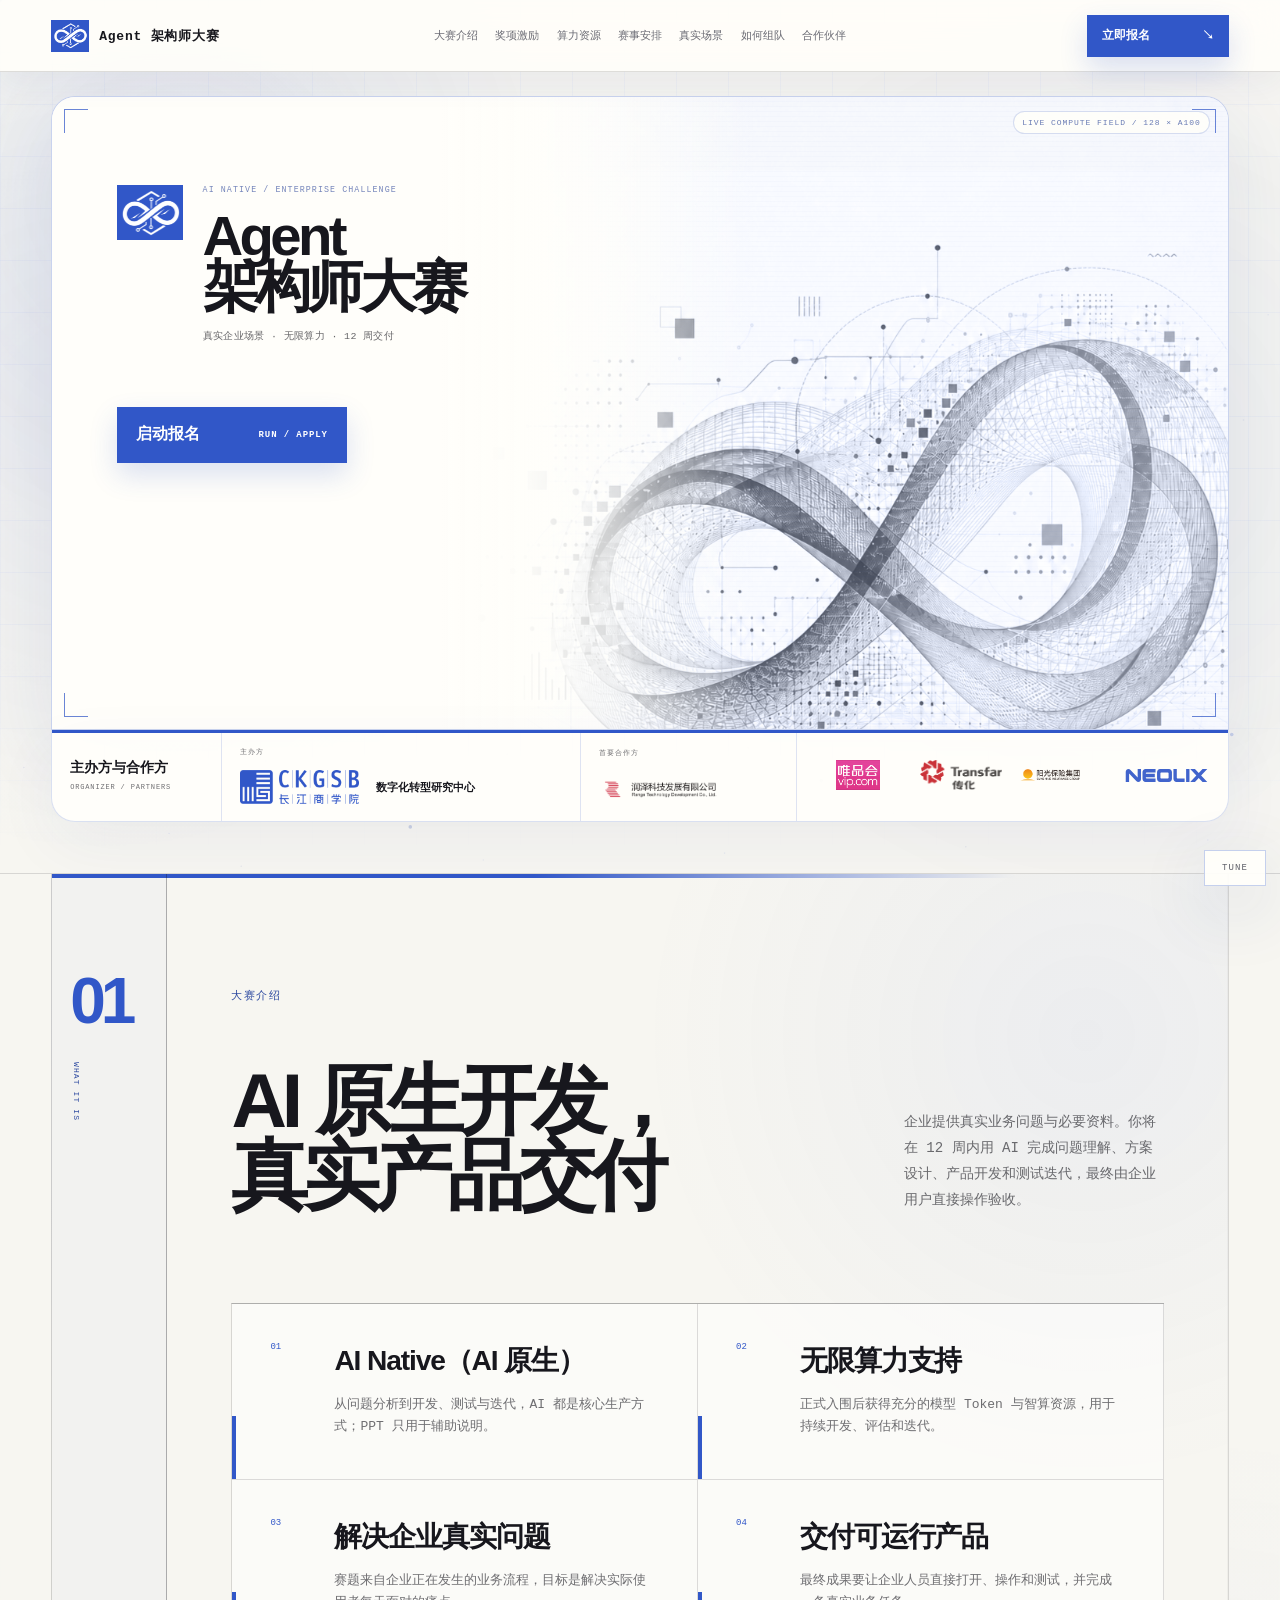
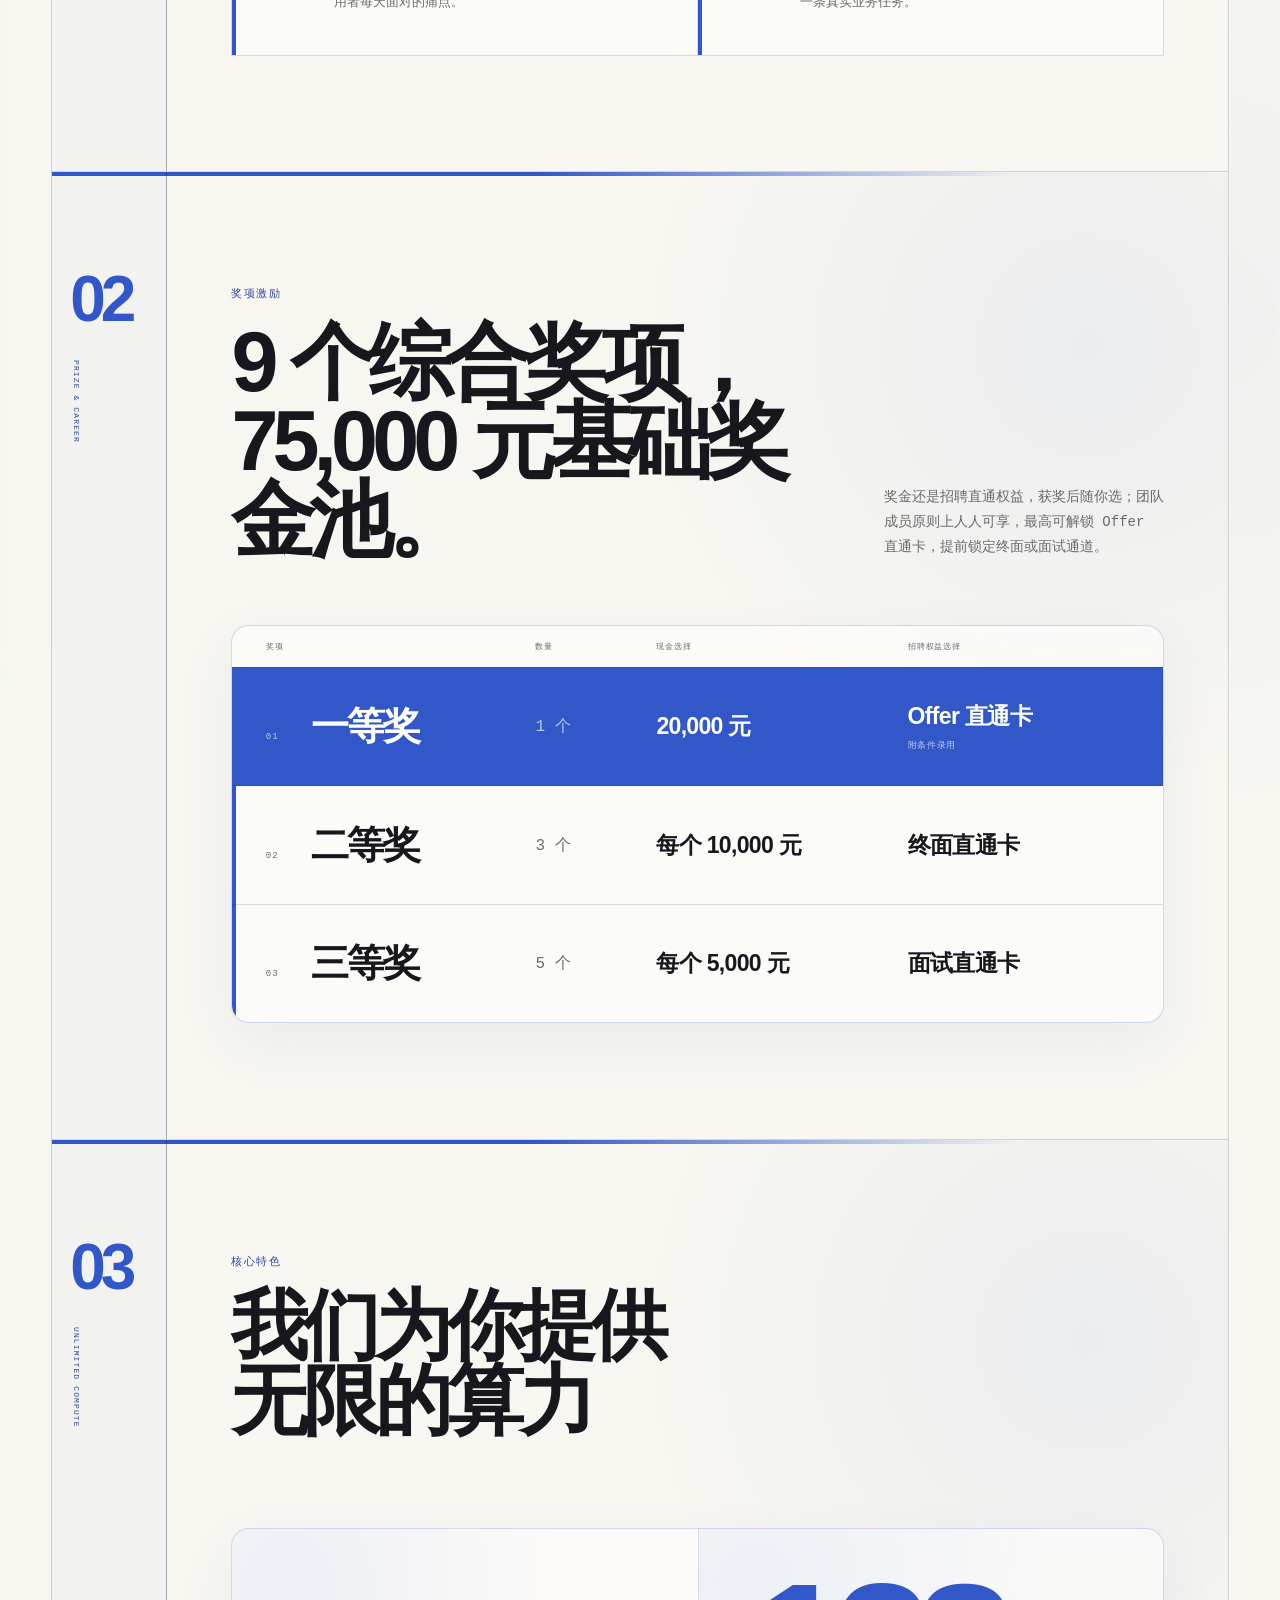
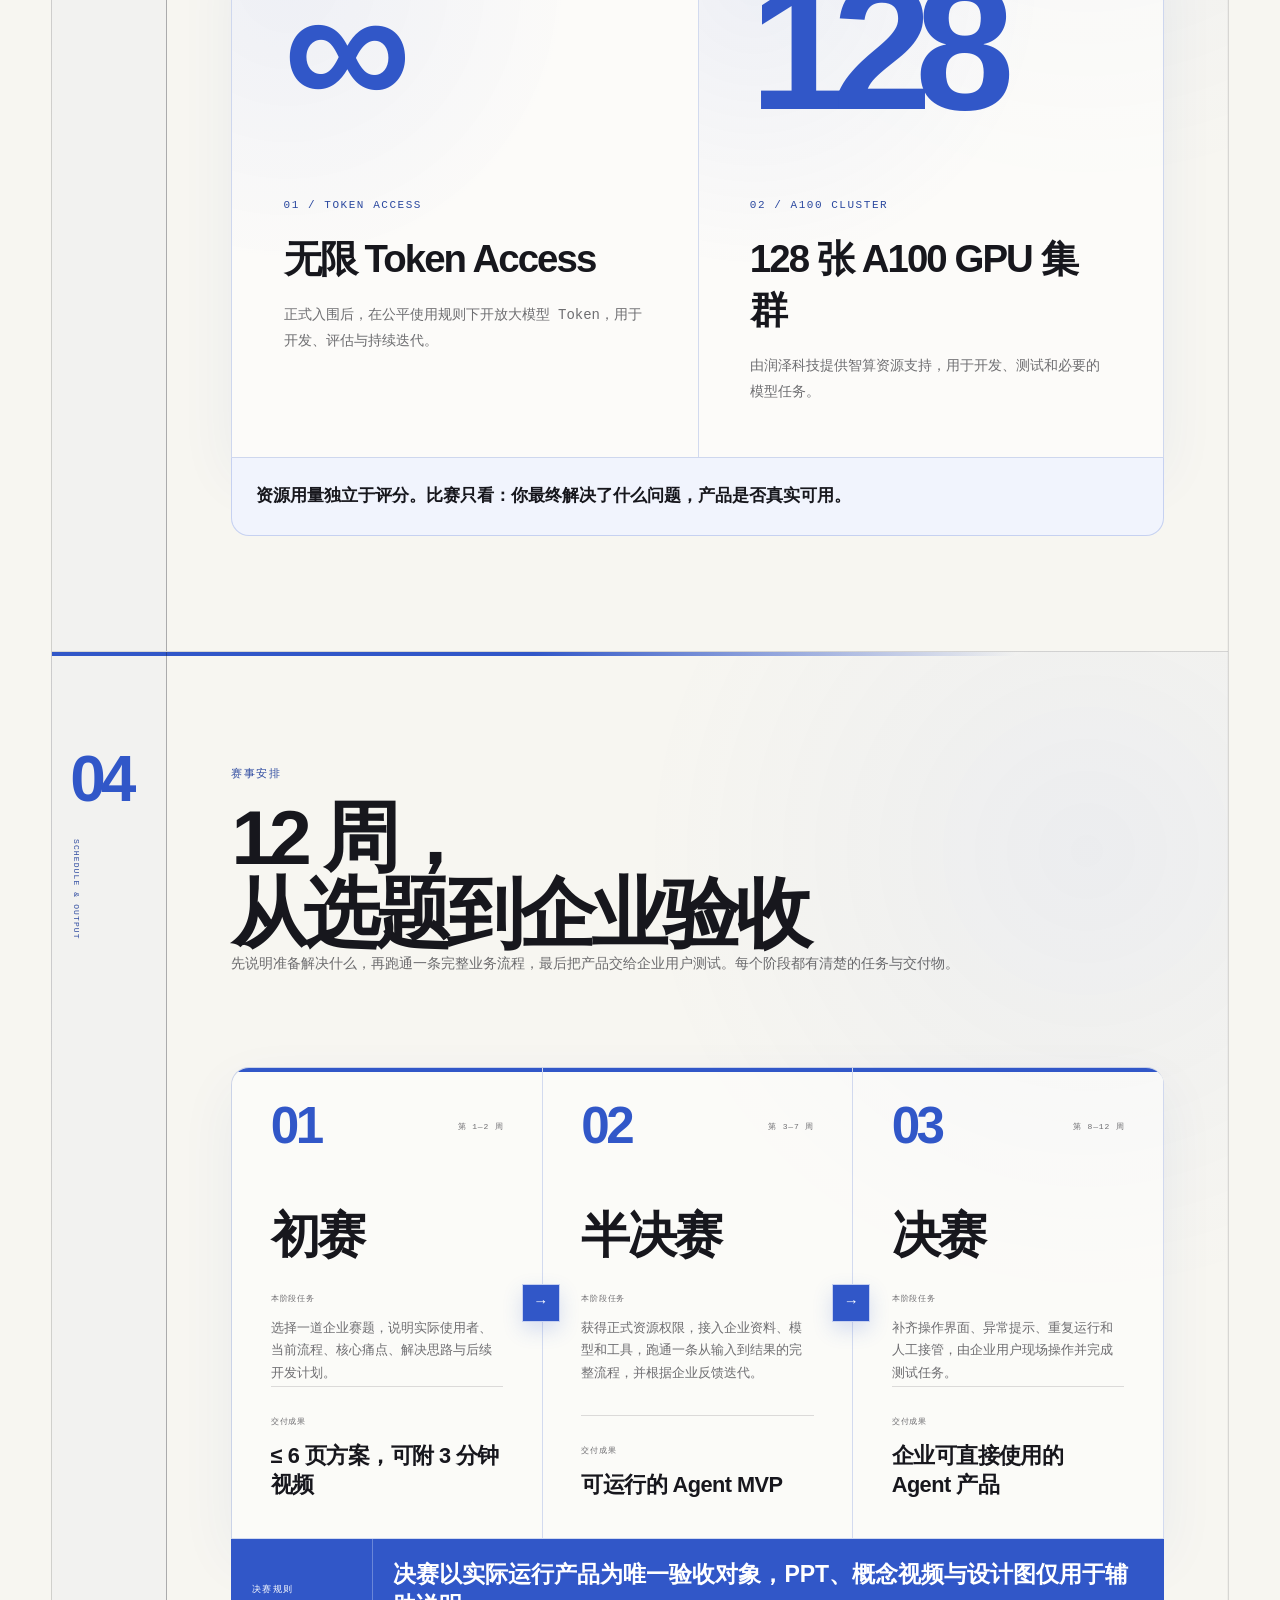
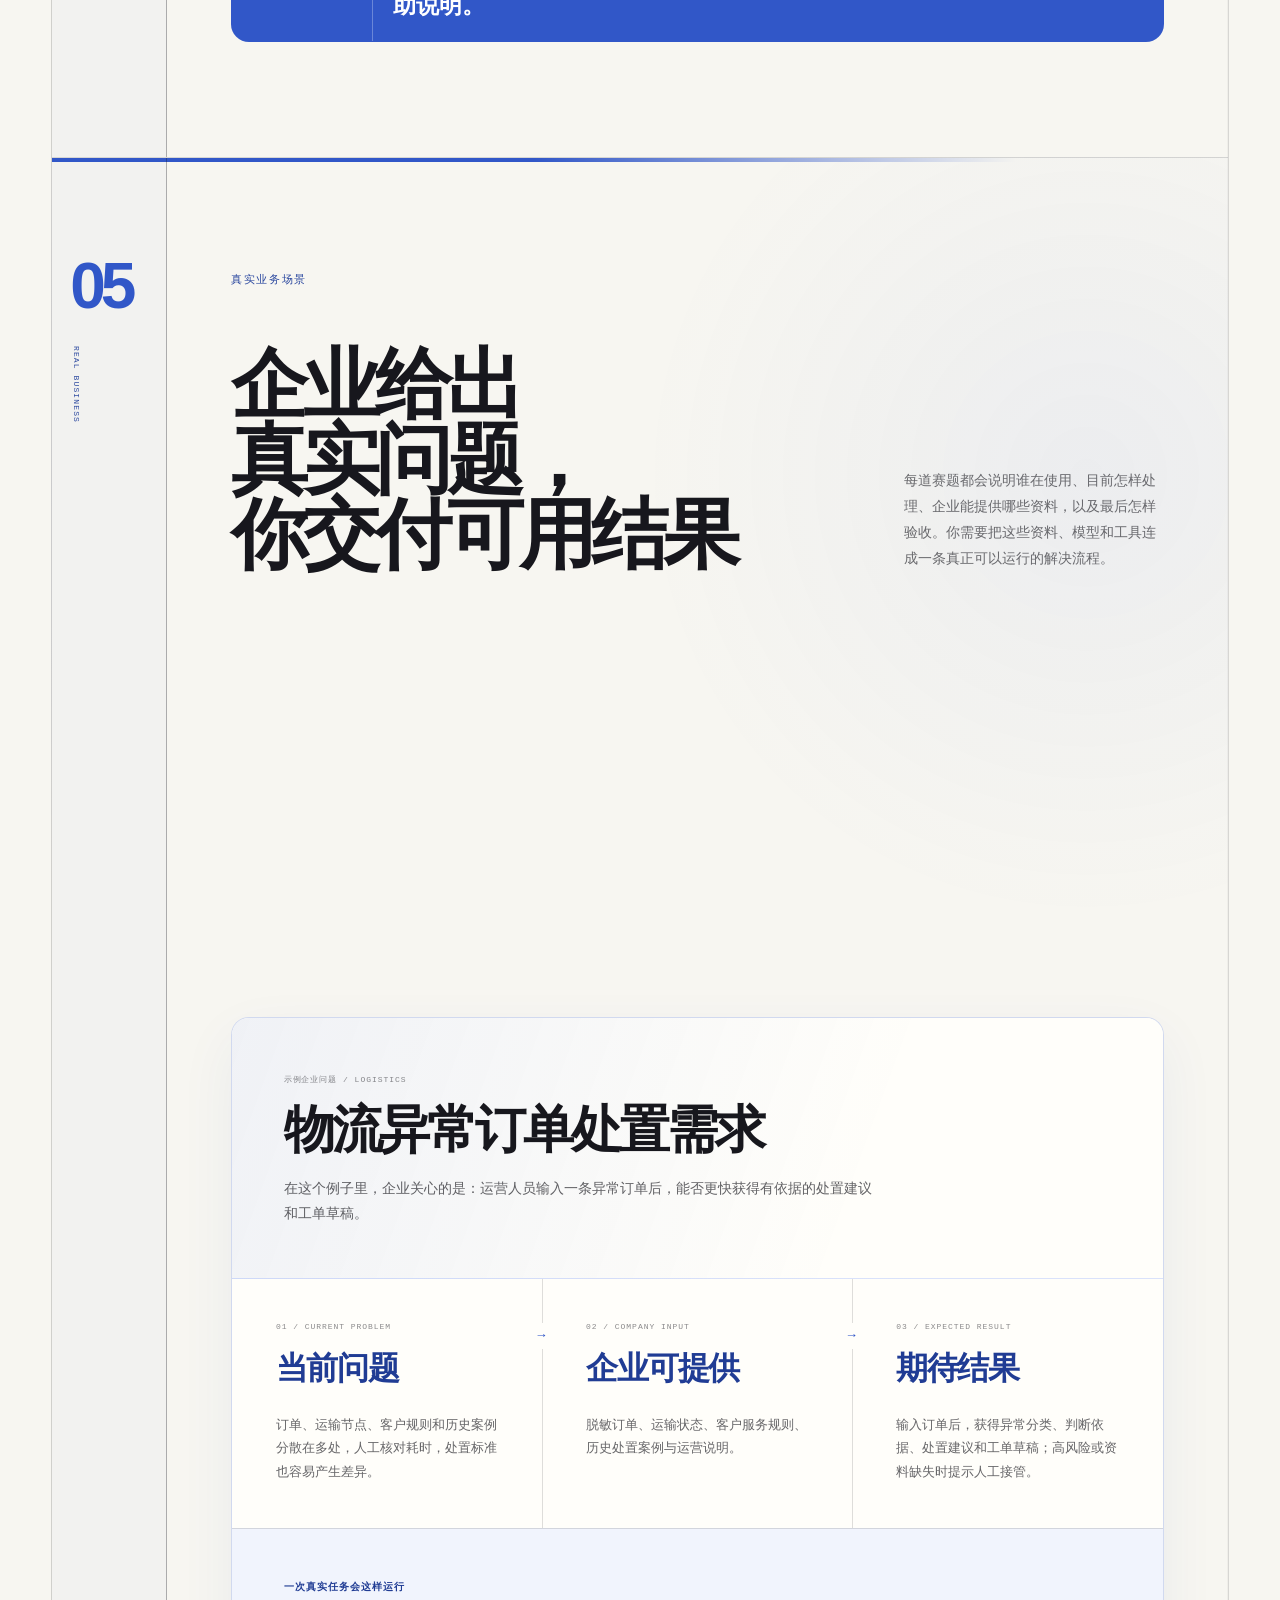
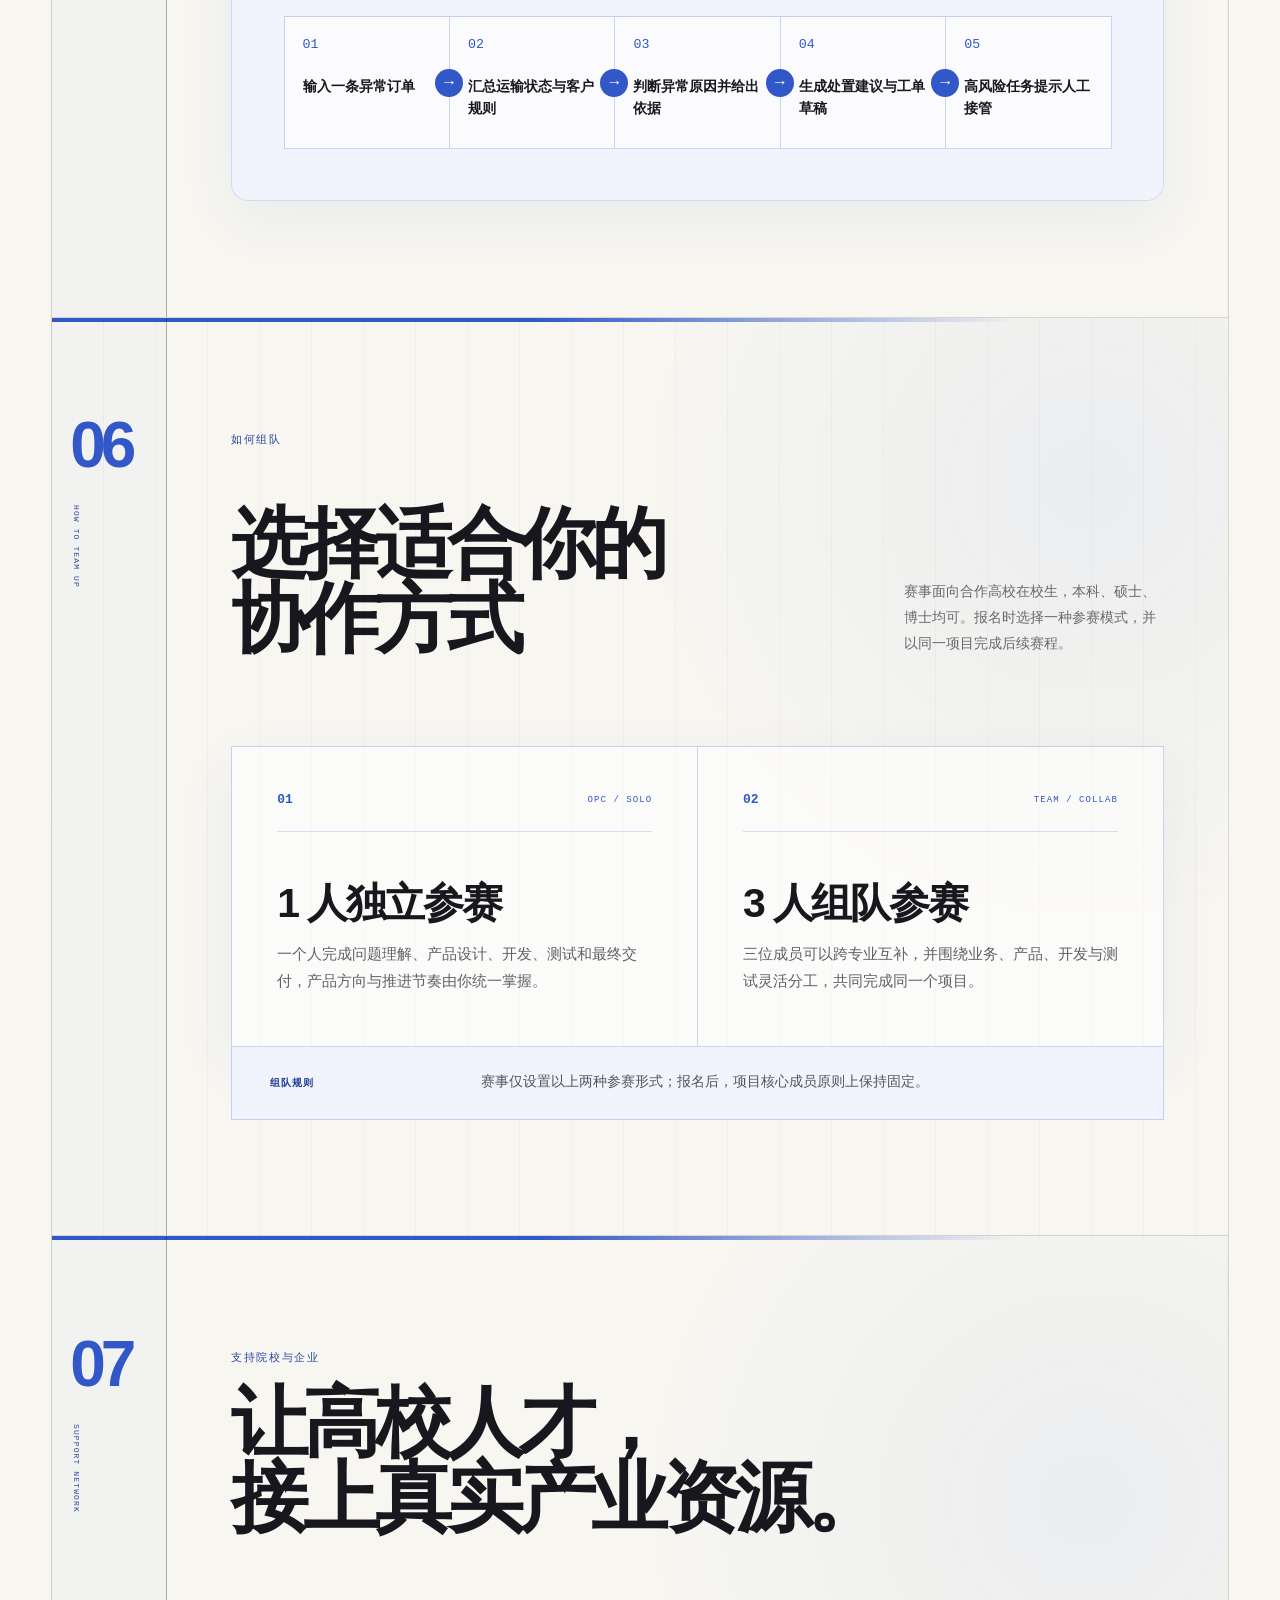
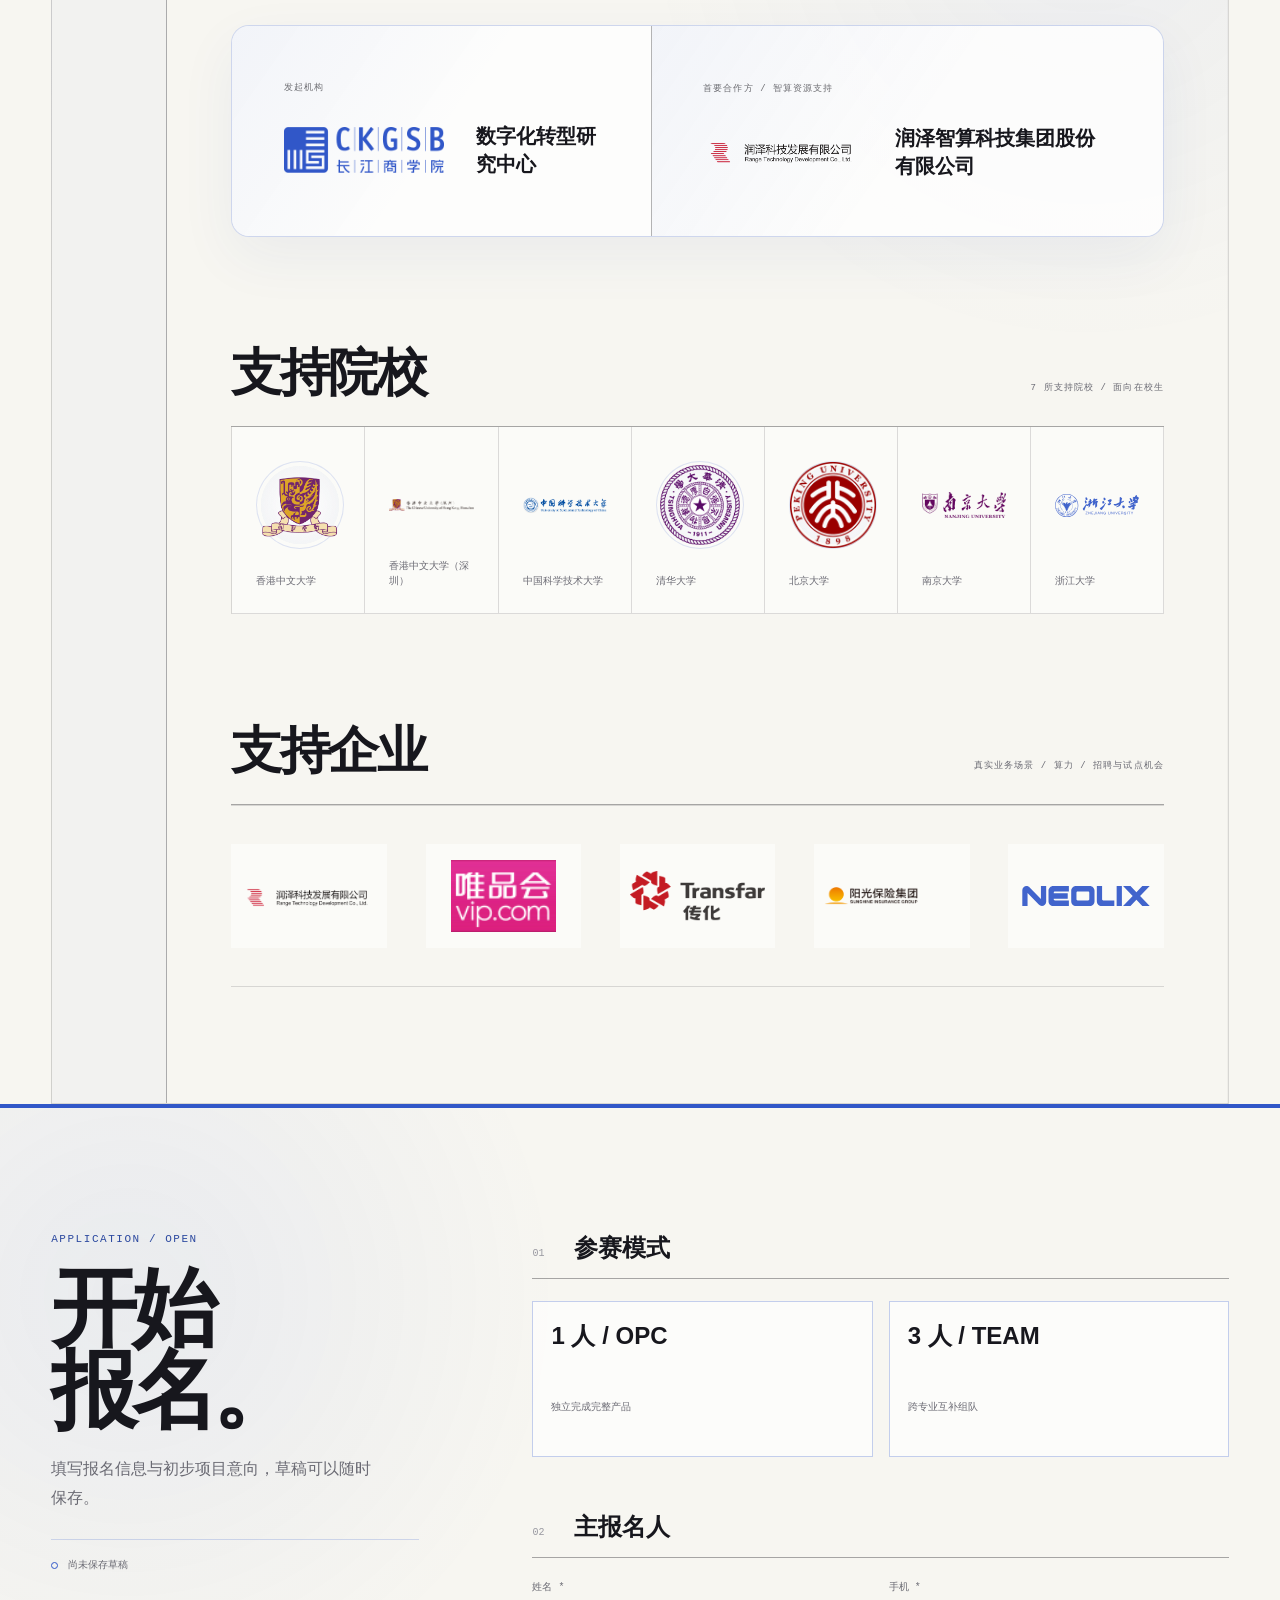
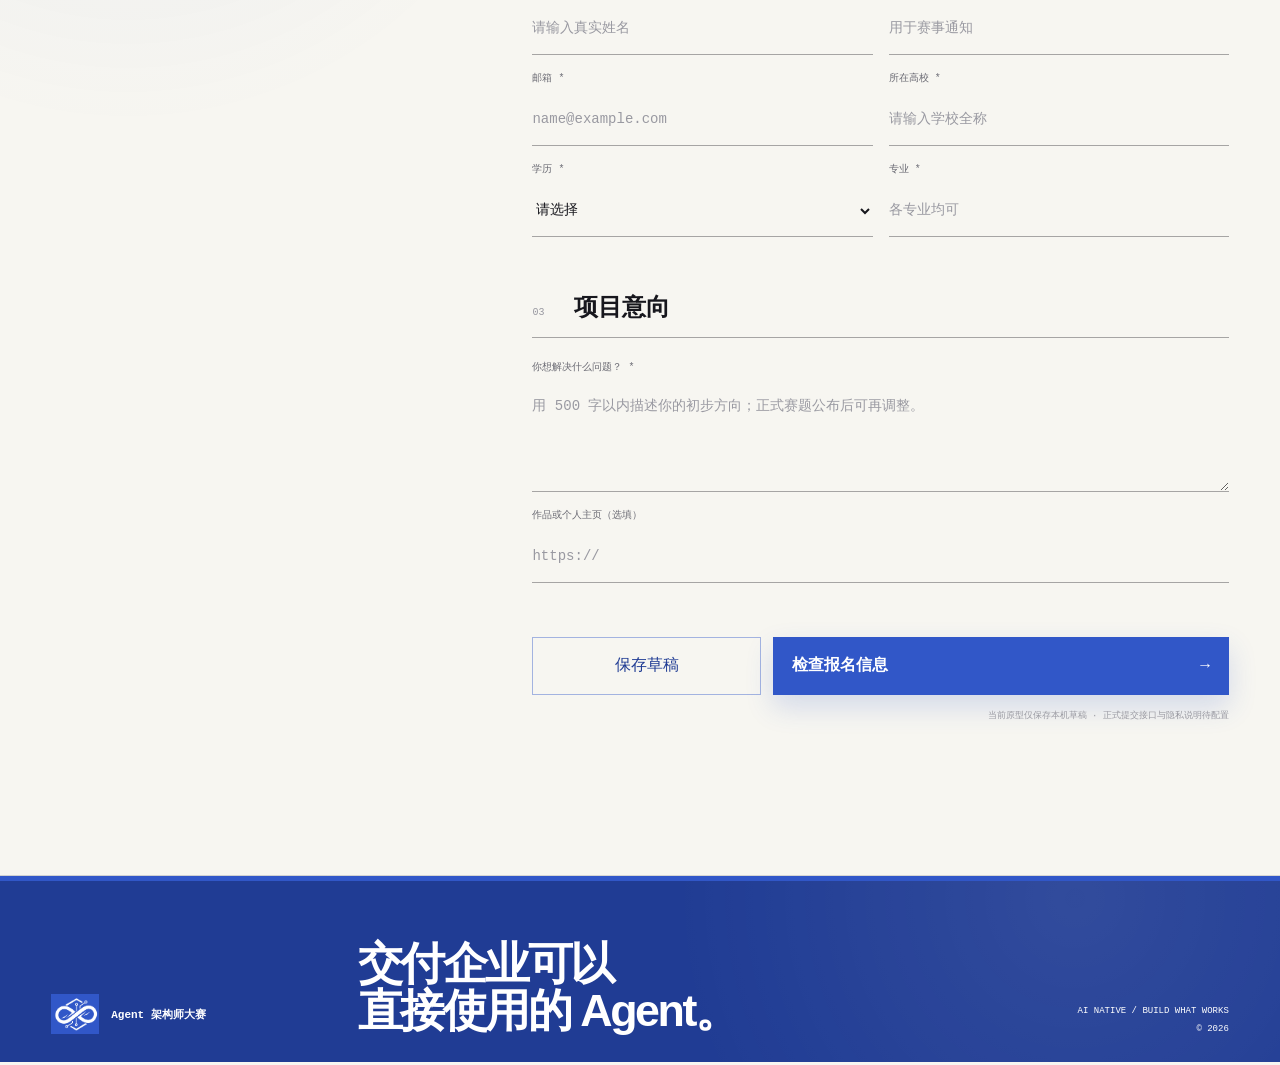
==== index.html @ 5c5df788 "Add files via upload" ====
<!doctype html>
<html lang="zh-CN">
  <head>
    <meta charset="UTF-8" />
    <meta name="viewport" content="width=device-width, initial-scale=1.0" />
    <meta
      name="description"
      content="Agent 架构师大赛——长江商学院数字化转型研究中心发起，润泽科技作为首要合作方。用 12 周解决真实企业问题，交付企业可直接使用的 Agent。"
    />
    <meta name="theme-color" content="#f7f6f1" />
    <title>Agent 架构师大赛</title>
    <link rel="icon" href="assets/brand/mark.png" />
    <link rel="stylesheet" href="styles.css" />
    <link rel="stylesheet" href="v1.css" />
    <link rel="stylesheet" href="v2.css" />
    <link rel="stylesheet" href="v3.css" />
    <link rel="stylesheet" href="v4.css" />
    <link rel="stylesheet" href="v5.css" />
    <link rel="stylesheet" href="v6.css" />
  </head>
  <body class="theme-spectrum">
    <a class="skip-link" href="#main">跳到主要内容</a>
    <div class="page-progress" aria-hidden="true"><span></span></div>

    <header class="site-header site-header--v1" data-header>
      <a class="brand" href="#top" aria-label="返回首页">
        <span class="brand-mark-tile"><img src="assets/brand/mark.png" alt="" /></span>
        <span>Agent 架构师大赛</span>
      </a>

      <nav class="desktop-nav desktop-nav--v1" aria-label="主导航">
        <a href="#about">大赛介绍</a>
        <a href="#rewards">奖项激励</a>
        <a href="#compute">算力资源</a>
        <a href="#timeline">赛事安排</a>
        <a href="#cases">真实场景</a>
        <a href="#team">如何组队</a>
        <a href="#partners">合作伙伴</a>
      </nav>

      <a class="header-apply" href="#apply">
        <span>立即报名</span>
        <span aria-hidden="true">↘</span>
      </a>
    </header>

    <main id="main">
      <section class="hero hero-v1" id="top" aria-label="Agent 架构师大赛">
        <canvas id="signal-canvas" aria-hidden="true"></canvas>
        <div class="hero-grid" aria-hidden="true"></div>

        <div class="kv-stage reveal" data-kv-stage>
          <div class="kv-frame">
            <picture>
              <source media="(max-width: 700px)" srcset="assets/brand/kv-architect-field-mobile-v4.png" />
              <img
                class="kv-field kv-field--base"
                src="assets/brand/kv-architect-field-v4.png"
                alt="由蓝青色数据丝带构成的无限符号"
              />
            </picture>
            <picture aria-hidden="true">
              <source media="(max-width: 700px)" srcset="assets/brand/kv-architect-field-mobile-v4.png" />
              <img
                class="kv-field kv-field--scan"
                src="assets/brand/kv-architect-field-v4.png"
                alt=""
              />
            </picture>
          </div>
          <div class="kv-scanline" aria-hidden="true"></div>
          <div class="kv-data-pulses" aria-hidden="true">
            <span></span><span></span><span></span><span></span><span></span>
          </div>
          <div class="kv-corners" aria-hidden="true"><i></i><i></i><i></i><i></i></div>

          <div class="kv-mobile-brand">
            <span class="brand-mark-tile kv-brand-mark"><img src="assets/brand/mark.png" alt="" /></span>
            <div class="kv-brand-copy">
              <span>AI NATIVE / ENTERPRISE CHALLENGE</span>
              <h1>Agent<br />架构师大赛</h1>
              <p>真实企业场景 · 无限算力 · 12 周交付</p>
            </div>
          </div>

          <a class="primary-action primary-action--compact kv-apply" href="#apply">
            <span>启动报名</span>
            <span class="action-code">RUN / APPLY</span>
          </a>
        </div>

        <div class="hero-partner-strip reveal" aria-label="主办方与合作方">
          <div class="hero-partner-strip__label">
            <span>主办方与合作方</span>
            <small>ORGANIZER / PARTNERS</small>
          </div>
          <div class="hero-mini-logo hero-mini-logo--organizer">
            <span>主办方</span>
            <span class="logo-mask logo-mask--ckgsb">
              <img src="assets/brand/ckgsb-mobile-logo.png" alt="长江商学院" />
            </span>
            <strong>数字化转型研究中心</strong>
          </div>
          <div class="hero-mini-logo hero-mini-logo--lead">
            <span>首要合作方</span>
            <img src="assets/partners/range-logo.png" alt="润泽科技" />
          </div>
          <div class="hero-support-logos" aria-label="合作企业">
            <img class="hero-support-logo--vipshop" src="assets/partners/vipshop-logo.png" alt="唯品会" />
            <img class="hero-support-logo--transfar" src="assets/partners/transfar-logo.png" alt="传化集团" />
            <img class="hero-support-logo--sunshine" src="assets/partners/sunshine-logo.png" alt="阳光保险" />
            <img class="hero-support-logo--neolix" src="assets/partners/neolix-logo.svg" alt="新石器无人车" />
          </div>
        </div>

      </section>

      <section class="clarity-section about-v1" id="about">
        <div class="architecture-scene architecture-scene--blueprint" data-architecture-scene aria-hidden="true">
          <svg viewBox="0 0 640 440" role="presentation">
            <path class="scene-wire scene-wire--primary" d="M48 224H154L218 126H342L410 224H592" />
            <path class="scene-wire scene-wire--secondary" d="M98 318H202L270 254H382L470 330H574" />
            <path class="scene-wire scene-wire--secondary" d="M144 78H258L320 160L390 86H522" />
            <circle class="scene-node" cx="48" cy="224" r="10" />
            <circle class="scene-node" cx="154" cy="224" r="7" />
            <circle class="scene-node scene-node--core" cx="320" cy="210" r="54" />
            <circle class="scene-orbit" cx="320" cy="210" r="82" />
            <circle class="scene-node" cx="410" cy="224" r="7" />
            <circle class="scene-node" cx="592" cy="224" r="10" />
            <rect class="scene-chip" x="84" y="294" width="64" height="48" rx="6" />
            <rect class="scene-chip" x="488" y="58" width="68" height="50" rx="6" />
            <path class="scene-glyph" d="M296 210L320 186L344 210L320 234Z" />
            <path class="scene-packet" d="M72 208h28M530 242h36M270 96h26M420 340h24" />
          </svg>
        </div>
        <div class="section-rail">
          <span>01</span>
          <small>WHAT IT IS</small>
        </div>
        <div class="clarity-content">
          <header class="clarity-heading reveal">
            <p class="mono-label">大赛介绍</p>
            <h1>AI 原生开发，<br />真实产品交付</h1>
            <p class="clarity-lead">
              企业提供真实业务问题与必要资料。你将在 12 周内用 AI 完成问题理解、方案设计、产品开发和测试迭代，最终由企业用户直接操作验收。
            </p>
          </header>

          <div class="plain-feature-list reveal">
            <article>
              <span>01</span>
              <div><h2>AI Native（AI 原生）</h2><p>从问题分析到开发、测试与迭代，AI 都是核心生产方式；PPT 只用于辅助说明。</p></div>
            </article>
            <article>
              <span>02</span>
              <div><h2>无限算力支持</h2><p>正式入围后获得充分的模型 Token 与智算资源，用于持续开发、评估和迭代。</p></div>
            </article>
            <article>
              <span>03</span>
              <div><h2>解决企业真实问题</h2><p>赛题来自企业正在发生的业务流程，目标是解决实际使用者每天面对的痛点。</p></div>
            </article>
            <article>
              <span>04</span>
              <div><h2>交付可运行产品</h2><p>最终成果要让企业人员直接打开、操作和测试，并完成一条真实业务任务。</p></div>
            </article>
          </div>
        </div>
      </section>

      <section class="clarity-section rewards-v1" id="rewards">
        <div class="architecture-scene architecture-scene--decision" data-architecture-scene aria-hidden="true">
          <svg viewBox="0 0 640 440" role="presentation">
            <path class="scene-wire scene-wire--primary" d="M62 220H188L270 220" />
            <path class="scene-wire scene-wire--primary" d="M270 220C350 220 340 96 436 96H584" />
            <path class="scene-wire scene-wire--secondary" d="M270 220H584" />
            <path class="scene-wire scene-wire--primary" d="M270 220C350 220 340 344 436 344H584" />
            <circle class="scene-node" cx="62" cy="220" r="11" />
            <circle class="scene-node scene-node--core" cx="270" cy="220" r="42" />
            <circle class="scene-node" cx="584" cy="96" r="14" />
            <circle class="scene-node" cx="584" cy="220" r="14" />
            <circle class="scene-node" cx="584" cy="344" r="14" />
            <path class="scene-glyph" d="M254 220h32M270 204v32" />
            <rect class="scene-chip" x="420" y="68" width="84" height="56" rx="8" />
            <rect class="scene-chip" x="420" y="192" width="84" height="56" rx="8" />
            <rect class="scene-chip" x="420" y="316" width="84" height="56" rx="8" />
            <path class="scene-packet" d="M104 204h38M344 80h32M344 328h32" />
          </svg>
        </div>
        <div class="section-rail">
          <span>02</span>
          <small>PRIZE &amp; CAREER</small>
        </div>
        <div class="clarity-content">
          <header class="reward-heading reveal">
            <div>
              <p class="mono-label">奖项激励</p>
              <h1>9 个综合奖项，<br />75,000 元基础奖金池。</h1>
            </div>
            <p>
              奖金还是招聘直通权益，获奖后随你选；团队成员原则上人人可享，最高可解锁 Offer 直通卡，提前锁定终面或面试通道。
            </p>
          </header>

          <div class="prize-matrix reveal">
            <div class="prize-table-wrap">
              <table class="prize-table">
                <caption class="sr-only">综合奖项、数量、现金选择与招聘权益选择</caption>
                <thead>
                  <tr>
                    <th scope="col">奖项</th>
                    <th scope="col">数量</th>
                    <th scope="col">现金选择</th>
                    <th scope="col">招聘权益选择</th>
                  </tr>
                </thead>
                <tbody>
                  <tr>
                    <th scope="row"><span>01</span><strong>一等奖</strong></th>
                    <td data-label="数量">1 个</td>
                    <td data-label="现金选择"><strong>20,000 元</strong></td>
                    <td data-label="招聘权益选择"><strong>Offer 直通卡</strong><small>附条件录用</small></td>
                  </tr>
                  <tr>
                    <th scope="row"><span>02</span><strong>二等奖</strong></th>
                    <td data-label="数量">3 个</td>
                    <td data-label="现金选择"><strong>每个 10,000 元</strong></td>
                    <td data-label="招聘权益选择"><strong>终面直通卡</strong></td>
                  </tr>
                  <tr>
                    <th scope="row"><span>03</span><strong>三等奖</strong></th>
                    <td data-label="数量">5 个</td>
                    <td data-label="现金选择"><strong>每个 5,000 元</strong></td>
                    <td data-label="招聘权益选择"><strong>面试直通卡</strong></td>
                  </tr>
                </tbody>
              </table>
            </div>
          </div>

        </div>
      </section>

      <section class="clarity-section compute-v1" id="compute">
        <div class="architecture-scene architecture-scene--compute" data-architecture-scene aria-hidden="true">
          <svg viewBox="0 0 640 440" role="presentation">
            <path class="scene-wire scene-wire--primary" d="M52 86H190M52 154H190M52 222H190M52 290H190M52 358H190" />
            <path class="scene-wire scene-wire--secondary" d="M190 86C282 86 266 220 350 220H590" />
            <path class="scene-wire scene-wire--secondary" d="M190 154C260 154 276 220 350 220" />
            <path class="scene-wire scene-wire--primary" d="M190 222H590" />
            <path class="scene-wire scene-wire--secondary" d="M190 290C260 290 276 220 350 220" />
            <path class="scene-wire scene-wire--secondary" d="M190 358C282 358 266 220 350 220" />
            <g class="scene-rack">
              <rect class="scene-chip" x="58" y="62" width="126" height="48" rx="6" />
              <rect class="scene-chip" x="58" y="130" width="126" height="48" rx="6" />
              <rect class="scene-chip" x="58" y="198" width="126" height="48" rx="6" />
              <rect class="scene-chip" x="58" y="266" width="126" height="48" rx="6" />
              <rect class="scene-chip" x="58" y="334" width="126" height="48" rx="6" />
            </g>
            <circle class="scene-node scene-node--core" cx="356" cy="220" r="52" />
            <circle class="scene-orbit" cx="356" cy="220" r="78" />
            <rect class="scene-chip" x="474" y="178" width="116" height="84" rx="10" />
            <path class="scene-glyph" d="M334 198h44v44h-44zM348 186v12M364 186v12M348 242v12M364 242v12" />
            <path class="scene-packet" d="M500 204h64M500 220h46M500 236h54" />
          </svg>
        </div>
        <div class="section-rail section-rail--dark">
          <span>03</span>
          <small>UNLIMITED COMPUTE</small>
        </div>
        <div class="clarity-content">
          <header class="clarity-heading clarity-heading--dark reveal">
            <p class="mono-label">核心特色</p>
            <h1>我们为你提供<br />无限的算力</h1>
          </header>

          <div class="compute-facts">
            <article class="compute-fact reveal">
              <div class="compute-value">∞</div>
              <div class="compute-copy">
                <p class="mono-label">01 / TOKEN ACCESS</p>
                <h2>无限 Token Access</h2>
                <p>正式入围后，在公平使用规则下开放大模型 Token，用于开发、评估与持续迭代。</p>
              </div>
            </article>
            <article class="compute-fact reveal">
              <div class="compute-value">128</div>
              <div class="compute-copy">
                <p class="mono-label">02 / A100 CLUSTER</p>
                <h2>128 张 A100 GPU 集群</h2>
                <p>由润泽科技提供智算资源支持，用于开发、测试和必要的模型任务。</p>
              </div>
            </article>
          </div>

          <p class="compute-note reveal">
            资源用量独立于评分。比赛只看：你最终解决了什么问题，产品是否真实可用。
          </p>
        </div>
      </section>

      <section class="clarity-section timeline-v1" id="timeline">
        <div class="architecture-scene architecture-scene--pipeline" data-architecture-scene aria-hidden="true">
          <svg viewBox="0 0 640 440" role="presentation">
            <path class="scene-wire scene-wire--primary" d="M64 220H576" />
            <path class="scene-wire scene-wire--secondary" d="M132 220V116H294V220M350 220V324H516V220" />
            <rect class="scene-chip" x="74" y="170" width="112" height="100" rx="10" />
            <rect class="scene-chip" x="264" y="170" width="112" height="100" rx="10" />
            <rect class="scene-chip" x="454" y="170" width="112" height="100" rx="10" />
            <circle class="scene-node" cx="130" cy="220" r="15" />
            <circle class="scene-node scene-node--core" cx="320" cy="220" r="22" />
            <circle class="scene-node" cx="510" cy="220" r="15" />
            <path class="scene-glyph" d="M108 196h44v48h-44zM298 198l22-18 22 18v44h-44zM486 196h48v48h-48z" />
            <path class="scene-packet" d="M196 204h42M386 204h42" />
            <path class="scene-orbit" d="M96 116C226 38 420 52 548 136" />
          </svg>
        </div>
        <div class="section-rail">
          <span>04</span>
          <small>SCHEDULE &amp; OUTPUT</small>
        </div>
        <div class="clarity-content">
          <header class="clarity-heading reveal">
            <p class="mono-label">赛事安排</p>
            <h1>12 周，<br />从选题到企业验收</h1>
            <p class="clarity-lead">先说明准备解决什么，再跑通一条完整业务流程，最后把产品交给企业用户测试。每个阶段都有清楚的任务与交付物。</p>
          </header>

          <div class="schedule-timeline reveal" aria-label="三阶段赛事安排">
            <article class="schedule-card">
              <header>
                <span class="schedule-index">01</span>
                <span class="schedule-time">第 1—2 周</span>
              </header>
              <h2>初赛</h2>
              <div class="schedule-task">
                <span>本阶段任务</span>
                <p>选择一道企业赛题，说明实际使用者、当前流程、核心痛点、解决思路与后续开发计划。</p>
              </div>
              <div class="schedule-deliverable">
                <span>交付成果</span>
                <strong>≤ 6 页方案，可附 3 分钟视频</strong>
              </div>
            </article>
            <article class="schedule-card">
              <header>
                <span class="schedule-index">02</span>
                <span class="schedule-time">第 3—7 周</span>
              </header>
              <h2>半决赛</h2>
              <div class="schedule-task">
                <span>本阶段任务</span>
                <p>获得正式资源权限，接入企业资料、模型和工具，跑通一条从输入到结果的完整流程，并根据企业反馈迭代。</p>
              </div>
              <div class="schedule-deliverable">
                <span>交付成果</span>
                <strong>可运行的 Agent MVP</strong>
              </div>
            </article>
            <article class="schedule-card">
              <header>
                <span class="schedule-index">03</span>
                <span class="schedule-time">第 8—12 周</span>
              </header>
              <h2>决赛</h2>
              <div class="schedule-task">
                <span>本阶段任务</span>
                <p>补齐操作界面、异常提示、重复运行和人工接管，由企业用户现场操作并完成测试任务。</p>
              </div>
              <div class="schedule-deliverable">
                <span>交付成果</span>
                <strong>企业可直接使用的 Agent 产品</strong>
              </div>
            </article>
          </div>

          <div class="final-rule reveal">
            <span>决赛规则</span>
            <strong>决赛以实际运行产品为唯一验收对象，PPT、概念视频与设计图仅用于辅助说明。</strong>
          </div>
        </div>
      </section>

      <section class="clarity-section cases-v1" id="cases">
        <div class="architecture-scene architecture-scene--enterprise" data-architecture-scene aria-hidden="true">
          <svg viewBox="0 0 640 440" role="presentation">
            <path class="scene-wire scene-wire--primary" d="M82 220H220L292 148H408L478 220H576" />
            <path class="scene-wire scene-wire--secondary" d="M132 104H230L288 164M132 336H230L288 276" />
            <ellipse class="scene-chip" cx="96" cy="194" rx="54" ry="18" />
            <path class="scene-chip" d="M42 194v66c0 10 24 18 54 18s54-8 54-18v-66" />
            <ellipse class="scene-chip" cx="96" cy="260" rx="54" ry="18" />
            <circle class="scene-node scene-node--core" cx="350" cy="220" r="58" />
            <circle class="scene-orbit" cx="350" cy="220" r="84" />
            <rect class="scene-chip" x="494" y="166" width="96" height="108" rx="12" />
            <path class="scene-glyph" d="M326 220l24-24 24 24-24 24zM518 194h48M518 216h36M518 238h42" />
            <circle class="scene-node" cx="576" cy="220" r="10" />
            <path class="scene-packet" d="M174 204h34M440 204h30M172 320h42" />
          </svg>
        </div>
        <div class="section-rail">
          <span>05</span>
          <small>REAL BUSINESS</small>
        </div>
        <div class="clarity-content">
          <header class="clarity-heading reveal">
            <p class="mono-label">真实业务场景</p>
            <h1>企业给出真实问题，<br />你交付可用结果</h1>
            <p class="clarity-lead">每道赛题都会说明谁在使用、目前怎样处理、企业能提供哪些资料，以及最后怎样验收。你需要把这些资料、模型和工具连成一条真正可以运行的解决流程。</p>
          </header>

          <ol class="case-flow reveal" aria-label="参赛项目四步流程">
            <li>
              <header><span>01</span><small>SELECT</small></header>
              <h2>读懂企业问题</h2>
              <p>找到实际使用者、当前流程，以及最耗时或最容易出错的环节。</p>
            </li>
            <li>
              <header><span>02</span><small>DEFINE</small></header>
              <h2>明确完成标准</h2>
              <p>说清楚产品要完成哪些任务、输出什么结果，以及怎样才算有效。</p>
            </li>
            <li>
              <header><span>03</span><small>BUILD</small></header>
              <h2>开发并测试</h2>
              <p>接入企业资料、模型与工具，跑通一条从输入到结果的完整核心流程。</p>
            </li>
            <li>
              <header><span>04</span><small>VERIFY</small></header>
              <h2>企业现场验收</h2>
              <p>由企业用户独立操作，用测试任务检查结果、稳定性和使用价值。</p>
            </li>
          </ol>

          <article class="case-example reveal" aria-labelledby="case-example-title">
            <header class="case-example__head">
              <div>
                <span>示例企业问题 / LOGISTICS</span>
                <h2 id="case-example-title">物流异常订单处置需求</h2>
                <p>在这个例子里，企业关心的是：运营人员输入一条异常订单后，能否更快获得有依据的处置建议和工单草稿。</p>
              </div>
            </header>

            <div class="case-example__brief" aria-label="企业需求说明">
              <section class="case-brief">
                <span>01 / CURRENT PROBLEM</span>
                <h3>当前问题</h3>
                <p>订单、运输节点、客户规则和历史案例分散在多处，人工核对耗时，处置标准也容易产生差异。</p>
              </section>
              <section class="case-brief">
                <span>02 / COMPANY INPUT</span>
                <h3>企业可提供</h3>
                <p>脱敏订单、运输状态、客户服务规则、历史处置案例与运营说明。</p>
              </section>
              <section class="case-brief">
                <span>03 / EXPECTED RESULT</span>
                <h3>期待结果</h3>
                <p>输入订单后，获得异常分类、判断依据、处置建议和工单草稿；高风险或资料缺失时提示人工接管。</p>
              </section>
            </div>

            <div class="case-example__runbook" aria-label="物流异常订单处置流程">
              <span>一次真实任务会这样运行</span>
              <ol>
                <li><small>01</small><strong>输入一条异常订单</strong></li>
                <li><small>02</small><strong>汇总运输状态与客户规则</strong></li>
                <li><small>03</small><strong>判断异常原因并给出依据</strong></li>
                <li><small>04</small><strong>生成处置建议与工单草稿</strong></li>
                <li><small>05</small><strong>高风险任务提示人工接管</strong></li>
              </ol>
            </div>
          </article>

        </div>
      </section>

      <section class="clarity-section team-v1" id="team">
        <div class="architecture-scene architecture-scene--team" data-architecture-scene aria-hidden="true">
          <svg viewBox="0 0 640 440" role="presentation">
            <path class="scene-wire scene-wire--primary" d="M72 220H222M418 220H566" />
            <path class="scene-wire scene-wire--secondary" d="M418 220L510 118M418 220L510 322" />
            <circle class="scene-node scene-node--core" cx="184" cy="220" r="58" />
            <circle class="scene-orbit" cx="184" cy="220" r="88" />
            <circle class="scene-node scene-node--core" cx="418" cy="220" r="48" />
            <circle class="scene-node" cx="534" cy="102" r="28" />
            <circle class="scene-node" cx="566" cy="220" r="28" />
            <circle class="scene-node" cx="534" cy="338" r="28" />
            <path class="scene-glyph" d="M158 220h52M184 194v52M394 220h48M418 196v48" />
            <path class="scene-packet" d="M86 204h42M244 204h58M458 204h54M492 122h28M492 306h28" />
          </svg>
        </div>
        <div class="section-rail">
          <span>06</span>
          <small>HOW TO TEAM UP</small>
        </div>
        <div class="clarity-content">
          <header class="clarity-heading reveal">
            <p class="mono-label">如何组队</p>
            <h1>选择适合你的<br />协作方式</h1>
            <p class="clarity-lead">赛事面向合作高校在校生，本科、硕士、博士均可。报名时选择一种参赛模式，并以同一项目完成后续赛程。</p>
          </header>

          <div class="team-mode-grid reveal">
            <article class="team-mode-card">
              <header><span>01</span><small>OPC / SOLO</small></header>
              <h2>1 人独立参赛</h2>
              <p>一个人完成问题理解、产品设计、开发、测试和最终交付，产品方向与推进节奏由你统一掌握。</p>
            </article>
            <article class="team-mode-card">
              <header><span>02</span><small>TEAM / COLLAB</small></header>
              <h2>3 人组队参赛</h2>
              <p>三位成员可以跨专业互补，并围绕业务、产品、开发与测试灵活分工，共同完成同一个项目。</p>
            </article>
          </div>

          <div class="team-rule reveal">
            <span>组队规则</span>
            <p>赛事仅设置以上两种参赛形式；报名后，项目核心成员原则上保持固定。</p>
          </div>
        </div>
      </section>

      <section class="clarity-section partners-v1" id="partners">
        <div class="architecture-scene architecture-scene--network" data-architecture-scene aria-hidden="true">
          <svg viewBox="0 0 640 440" role="presentation">
            <circle class="scene-orbit" cx="320" cy="220" r="158" />
            <circle class="scene-orbit" cx="320" cy="220" r="104" />
            <path class="scene-wire scene-wire--primary" d="M320 62V162M320 278V378M162 220H262M378 220H478" />
            <path class="scene-wire scene-wire--secondary" d="M208 108L276 176M364 264L432 332M208 332L276 264M364 176L432 108" />
            <circle class="scene-node scene-node--core" cx="320" cy="220" r="52" />
            <circle class="scene-node" cx="320" cy="62" r="15" />
            <circle class="scene-node" cx="478" cy="220" r="15" />
            <circle class="scene-node" cx="320" cy="378" r="15" />
            <circle class="scene-node" cx="162" cy="220" r="15" />
            <circle class="scene-node" cx="208" cy="108" r="12" />
            <circle class="scene-node" cx="432" cy="108" r="12" />
            <circle class="scene-node" cx="432" cy="332" r="12" />
            <circle class="scene-node" cx="208" cy="332" r="12" />
            <path class="scene-glyph" d="M294 194h52v52h-52zM306 206h28v28h-28z" />
            <path class="scene-packet" d="M306 82h28M448 206h28M306 354h28M164 206h28" />
          </svg>
        </div>
        <div class="section-rail">
          <span>07</span>
          <small>SUPPORT NETWORK</small>
        </div>
        <div class="clarity-content">
          <header class="clarity-heading reveal">
            <p class="mono-label">支持院校与企业</p>
            <h1>让高校人才，<br />接上真实产业资源。</h1>
          </header>

          <div class="lead-partners reveal">
            <article>
              <span>发起机构</span>
              <span class="logo-mask logo-mask--ckgsb">
                <img src="assets/brand/ckgsb-mobile-logo.png" alt="长江商学院" />
              </span>
              <strong>数字化转型研究中心</strong>
            </article>
            <article class="lead-partners__range">
              <span>首要合作方 / 智算资源支持</span>
              <img src="assets/partners/range-logo.png" alt="润泽科技" />
              <strong>润泽智算科技集团股份有限公司</strong>
            </article>
          </div>

          <div class="partner-group-v1 reveal">
            <div class="partner-group-head">
              <h2>支持院校</h2>
              <span>7 所支持院校 / 面向在校生</span>
            </div>
            <div class="school-grid school-grid--v1">
              <figure class="school-card">
                <span class="school-logo-art school-logo-art--seal">
                  <img src="assets/schools/cuhk-logo.png" alt="香港中文大学" />
                </span>
                <figcaption>香港中文大学</figcaption>
              </figure>
              <figure class="school-card">
                <span class="school-logo-art school-logo-art--cuhksz">
                  <img src="assets/schools/cuhksz-logo.png" alt="香港中文大学（深圳）" />
                  <img class="school-logo-art__white" src="assets/schools/cuhksz-logo.png" alt="" aria-hidden="true" />
                </span>
                <figcaption>香港中文大学（深圳）</figcaption>
              </figure>
              <figure class="school-card">
                <span class="school-logo-art school-logo-art--ustc">
                  <img src="assets/schools/ustc-logo.png" alt="中国科学技术大学" />
                </span>
                <figcaption>中国科学技术大学</figcaption>
              </figure>
              <figure class="school-card">
                <span class="school-logo-art school-logo-art--seal">
                  <img src="assets/schools/tsinghua-logo.png" alt="清华大学" />
                </span>
                <figcaption>清华大学</figcaption>
              </figure>
              <figure class="school-card">
                <span class="school-logo-art school-logo-art--seal">
                  <img src="assets/schools/pku-logo.png" alt="北京大学" />
                </span>
                <figcaption>北京大学</figcaption>
              </figure>
              <figure class="school-card">
                <span class="school-logo-art school-logo-art--nju">
                  <img src="assets/schools/nju-logo.png" alt="南京大学" />
                  <img class="school-logo-art__white" src="assets/schools/nju-logo.png" alt="" aria-hidden="true" />
                </span>
                <figcaption>南京大学</figcaption>
              </figure>
              <figure class="school-card">
                <span class="school-logo-art school-logo-art--zju">
                  <img src="assets/schools/zju-logo.svg" alt="浙江大学" />
                </span>
                <figcaption>浙江大学</figcaption>
              </figure>
            </div>
          </div>

          <div class="partner-group-v1 reveal">
            <div class="partner-group-head">
              <h2>支持企业</h2>
              <span>真实业务场景 / 算力 / 招聘与试点机会</span>
            </div>
            <div class="company-logo-grid">
              <figure>
                <span class="company-logo-art company-logo-art--range">
                  <img src="assets/partners/range-logo.png" alt="润泽科技" />
                  <img class="company-logo-art__white" src="assets/partners/range-logo.png" alt="" aria-hidden="true" />
                </span>
              </figure>
              <figure>
                <span class="company-logo-art company-logo-art--vipshop">
                  <img src="assets/partners/vipshop-logo.png" alt="唯品会" />
                </span>
              </figure>
              <figure>
                <span class="company-logo-art company-logo-art--transfar">
                  <img src="assets/partners/transfar-logo.png" alt="传化集团" />
                  <img class="company-logo-art__white" src="assets/partners/transfar-logo.png" alt="" aria-hidden="true" />
                </span>
              </figure>
              <figure>
                <span class="company-logo-art company-logo-art--sunshine">
                  <img src="assets/partners/sunshine-logo.png" alt="阳光保险" />
                  <img class="company-logo-art__white" src="assets/partners/sunshine-logo.png" alt="" aria-hidden="true" />
                </span>
              </figure>
              <figure>
                <span class="company-logo-art company-logo-art--neolix">
                  <img src="assets/partners/neolix-logo.svg" alt="新石器无人车" />
                </span>
              </figure>
            </div>
          </div>
        </div>
      </section>

      <section class="application section-shell application-v1" id="apply">
        <div class="architecture-scene architecture-scene--deploy" data-architecture-scene aria-hidden="true">
          <svg viewBox="0 0 640 440" role="presentation">
            <path class="scene-wire scene-wire--primary" d="M70 220H236L318 138L400 220H574" />
            <path class="scene-wire scene-wire--secondary" d="M124 112H228L286 170M124 328H228L286 270" />
            <rect class="scene-chip" x="72" y="162" width="124" height="116" rx="12" />
            <path class="scene-glyph" d="M98 190h72M98 216h54M98 242h64" />
            <circle class="scene-node scene-node--core" cx="334" cy="220" r="56" />
            <circle class="scene-orbit" cx="334" cy="220" r="84" />
            <path class="scene-glyph" d="M308 220l26-26 26 26-26 26z" />
            <path class="scene-chip" d="M466 176l58-34 58 34v68l-58 34-58-34z" />
            <path class="scene-glyph" d="M466 176l58 34 58-34M524 210v68" />
            <circle class="scene-node" cx="574" cy="220" r="10" />
            <path class="scene-packet" d="M214 204h34M414 204h34" />
          </svg>
        </div>
        <div class="application-intro reveal">
          <p class="mono-label">APPLICATION / OPEN</p>
          <h2>开始报名。</h2>
          <p>填写报名信息与初步项目意向，草稿可以随时保存。</p>
          <div class="draft-status" role="status" aria-live="polite">
            <span class="status-dot"></span>
            <span data-save-status>尚未保存草稿</span>
          </div>
        </div>

        <form class="application-form reveal" id="application-form" novalidate>
          <fieldset>
            <legend><span>01</span>参赛模式</legend>
            <div class="choice-grid">
              <label class="choice">
                <input type="radio" name="teamMode" value="OPC" required />
                <span class="choice-main">1 人 / OPC</span>
                <span class="choice-sub">独立完成完整产品</span>
              </label>
              <label class="choice">
                <input type="radio" name="teamMode" value="TEAM" required />
                <span class="choice-main">3 人 / TEAM</span>
                <span class="choice-sub">跨专业互补组队</span>
              </label>
            </div>
          </fieldset>

          <fieldset>
            <legend><span>02</span>主报名人</legend>
            <div class="field-grid">
              <label><span>姓名 *</span><input name="name" autocomplete="name" required placeholder="请输入真实姓名" /></label>
              <label><span>手机 *</span><input name="phone" inputmode="tel" autocomplete="tel" required placeholder="用于赛事通知" /></label>
              <label><span>邮箱 *</span><input name="email" type="email" autocomplete="email" required placeholder="name@example.com" /></label>
              <label><span>所在高校 *</span><input name="school" required placeholder="请输入学校全称" /></label>
              <label>
                <span>学历 *</span>
                <select name="degree" required>
                  <option value="">请选择</option><option>本科</option><option>硕士</option><option>博士</option>
                </select>
              </label>
              <label><span>专业 *</span><input name="major" required placeholder="各专业均可" /></label>
            </div>
          </fieldset>

          <fieldset>
            <legend><span>03</span>项目意向</legend>
            <div class="field-grid">
              <label class="field-wide">
                <span>你想解决什么问题？ *</span>
                <textarea name="idea" required rows="5" maxlength="500" placeholder="用 500 字以内描述你的初步方向；正式赛题公布后可再调整。"></textarea>
              </label>
              <label class="field-wide"><span>作品或个人主页（选填）</span><input name="portfolio" type="url" placeholder="https://" /></label>
            </div>
          </fieldset>

          <div class="form-actions">
            <button type="button" class="secondary-action" data-save-draft>保存草稿</button>
            <button type="submit" class="submit-action"><span>检查报名信息</span><span aria-hidden="true">→</span></button>
          </div>
          <p class="form-note">当前原型仅保存本机草稿 · 正式提交接口与隐私说明待配置</p>
        </form>
      </section>
    </main>

    <footer class="site-footer">
      <div class="footer-brand">
        <span class="brand-mark-tile"><img src="assets/brand/mark.png" alt="" /></span>
        <strong>Agent 架构师大赛</strong>
      </div>
      <p>交付企业可以<br />直接使用的 Agent。</p>
      <div class="footer-meta"><span>AI NATIVE / BUILD WHAT WORKS</span><span>© 2026</span></div>
    </footer>

    <dialog class="review-dialog" id="review-dialog">
      <form method="dialog">
        <div class="dialog-head"><span>APPLICATION CHECK</span><button aria-label="关闭">×</button></div>
        <h2>草稿检查完成</h2>
        <p>当前版本尚未连接报名数据接口，个人信息仅保存在本机浏览器中。</p>
        <button class="dialog-confirm">返回继续编辑</button>
      </form>
    </dialog>

    <button class="tweaks-trigger" type="button" aria-expanded="false" aria-controls="tweaks-panel">TUNE</button>
    <aside class="tweaks-panel" id="tweaks-panel" aria-hidden="true">
      <div class="tweaks-head"><strong>Tweaks</strong><button type="button" data-close-tweaks aria-label="关闭设置">×</button></div>
      <label><span>背景网格</span><input type="checkbox" data-grid-toggle checked /></label>
      <label><span>环境动画</span><input type="checkbox" data-motion-toggle checked /></label>
    </aside>

    <script src="app.js" defer></script>
  </body>
</html>
---- styles.css ----
:root {
  --ink: #050505;
  --paper: #f4f4ef;
  --muted: #a5a5a0;
  --dim: #5e5e5a;
  --line: #2b2b2b;
  --line-strong: #777771;
  --space: 8px;
  --page-pad: clamp(20px, 4vw, 64px);
  --header-h: 72px;
  --mono: "SFMono-Regular", "Roboto Mono", "Noto Sans Mono CJK SC", "PingFang SC", monospace;
  --sans: "Arial Narrow", "PingFang SC", "Hiragino Sans GB", sans-serif;
  color-scheme: dark;
}

* {
  box-sizing: border-box;
}

html {
  background: var(--ink);
  color: var(--paper);
  scroll-behavior: smooth;
}

body {
  margin: 0;
  min-width: 320px;
  overflow-x: hidden;
  background: var(--ink);
  color: var(--paper);
  font-family: var(--mono);
  text-rendering: optimizeLegibility;
}

body.no-grid .hero-grid {
  opacity: 0;
}

body.motion-off *,
body.motion-off *::before,
body.motion-off *::after {
  animation-play-state: paused !important;
  transition-duration: 0.01ms !important;
}

img {
  display: block;
  max-width: 100%;
}

a {
  color: inherit;
  text-decoration: none;
}

button,
input,
select,
textarea {
  font: inherit;
}

button,
a,
input,
select,
textarea {
  -webkit-tap-highlight-color: transparent;
}

:focus-visible {
  outline: 2px solid var(--paper);
  outline-offset: 4px;
}

::selection {
  background: var(--paper);
  color: var(--ink);
}

.skip-link {
  position: fixed;
  z-index: 1000;
  top: 12px;
  left: 12px;
  padding: 12px 16px;
  background: var(--paper);
  color: var(--ink);
  transform: translateY(-200%);
}

.skip-link:focus {
  transform: translateY(0);
}

.page-progress {
  position: fixed;
  z-index: 120;
  inset: 0 0 auto;
  height: 2px;
  background: transparent;
}

.page-progress span {
  display: block;
  width: 100%;
  height: 100%;
  background: var(--paper);
  transform: scaleX(0);
  transform-origin: left;
}

.site-header {
  position: fixed;
  z-index: 100;
  top: 0;
  left: 0;
  right: 0;
  display: grid;
  grid-template-columns: 1fr auto 1fr;
  align-items: center;
  min-height: var(--header-h);
  padding: 0 var(--page-pad);
  border-bottom: 1px solid color-mix(in srgb, var(--paper) 18%, transparent);
  background: color-mix(in srgb, var(--ink) 82%, transparent);
  backdrop-filter: blur(16px);
  transition: min-height 180ms ease, background 180ms ease;
}

.site-header.is-compact {
  min-height: 58px;
  background: color-mix(in srgb, var(--ink) 94%, transparent);
}

.brand {
  justify-self: start;
  display: inline-flex;
  align-items: center;
  gap: 10px;
  font-size: 13px;
  font-weight: 700;
  letter-spacing: 0.06em;
}

.brand img {
  width: 38px;
  height: 32px;
  object-fit: cover;
}

.desktop-nav {
  display: flex;
  align-items: center;
  gap: clamp(20px, 3vw, 48px);
  font-size: 12px;
  color: var(--muted);
}

.desktop-nav a,
.header-apply {
  position: relative;
  transition: color 150ms ease;
}

.desktop-nav a::after {
  content: "";
  position: absolute;
  left: 0;
  right: 100%;
  bottom: -7px;
  height: 1px;
  background: var(--paper);
  transition: right 180ms ease;
}

.desktop-nav a:hover {
  color: var(--paper);
}

.desktop-nav a:hover::after {
  right: 0;
}

.header-apply {
  justify-self: end;
  display: inline-flex;
  align-items: center;
  justify-content: space-between;
  gap: 24px;
  min-width: 142px;
  min-height: 42px;
  padding: 0 14px;
  border: 1px solid var(--paper);
  font-size: 12px;
  font-weight: 700;
  transition: background 160ms ease, color 160ms ease;
}

.header-apply:hover {
  background: var(--paper);
  color: var(--ink);
}

.hero {
  position: relative;
  display: grid;
  grid-template-columns: repeat(12, minmax(0, 1fr));
  grid-template-rows: auto 1fr auto;
  gap: 0 20px;
  min-height: 100svh;
  padding: calc(var(--header-h) + 32px) var(--page-pad) 28px;
  isolation: isolate;
  overflow: hidden;
  border-bottom: 1px solid var(--line);
}

#signal-canvas,
.hero-grid,
.hero-scan {
  position: absolute;
  z-index: -2;
  inset: 0;
  width: 100%;
  height: 100%;
}

.hero-grid {
  background-image:
    linear-gradient(color-mix(in srgb, var(--paper) 8%, transparent) 1px, transparent 1px),
    linear-gradient(90deg, color-mix(in srgb, var(--paper) 8%, transparent) 1px, transparent 1px);
  background-size: 48px 48px;
  mask-image: linear-gradient(to bottom, #000 0%, #000 68%, transparent 100%);
  transition: opacity 220ms ease;
}

.hero-scan {
  z-index: -1;
  background: linear-gradient(
    to bottom,
    transparent 0%,
    color-mix(in srgb, var(--paper) 6%, transparent) 49%,
    color-mix(in srgb, var(--paper) 22%, transparent) 50%,
    transparent 52%
  );
  background-size: 100% 9px;
  opacity: 0.45;
  pointer-events: none;
}

.hero::after {
  content: "";
  position: absolute;
  z-index: -1;
  width: clamp(360px, 42vw, 760px);
  aspect-ratio: 1;
  right: -16%;
  top: 10%;
  border: 1px solid color-mix(in srgb, var(--paper) 16%, transparent);
  border-radius: 50%;
  box-shadow:
    0 0 0 8vw color-mix(in srgb, var(--paper) 2%, transparent),
    0 0 0 16vw color-mix(in srgb, var(--paper) 2%, transparent);
  animation: orbit-pulse 6s ease-in-out infinite alternate;
}

@keyframes orbit-pulse {
  to {
    transform: scale(1.05) translate3d(-2%, 1%, 0);
    opacity: 0.66;
  }
}

.hero-meta {
  grid-column: 1 / -1;
  display: flex;
  align-items: center;
  justify-content: space-between;
  min-height: 28px;
  color: var(--muted);
  font-size: 10px;
  letter-spacing: 0.12em;
}

.hero-lockup {
  position: absolute;
  z-index: 0;
  right: clamp(-90px, -5vw, -36px);
  top: 10%;
  width: clamp(430px, 58vw, 980px);
  opacity: 0.18;
  mix-blend-mode: screen;
  transform: rotate(-6deg);
}

.hero-copy {
  z-index: 2;
  grid-column: 1 / span 9;
  align-self: center;
  padding: 8vh 0 5vh;
}

.hero-kicker,
.mono-label {
  margin: 0 0 20px;
  color: var(--muted);
  font-size: 11px;
  line-height: 1.4;
  letter-spacing: 0.14em;
  text-transform: uppercase;
}

.hero h1 {
  max-width: 1050px;
  margin: 0;
  font-family: var(--sans);
  font-size: clamp(72px, 11.4vw, 196px);
  font-stretch: condensed;
  font-weight: 900;
  line-height: 0.78;
  letter-spacing: -0.075em;
  text-wrap: balance;
}

.hero h1 span {
  display: inline-block;
}

.hero h1 .outline {
  color: transparent;
  -webkit-text-stroke: 1.5px var(--paper);
}

.hero-lead {
  max-width: 650px;
  margin: 34px 0 0;
  color: color-mix(in srgb, var(--paper) 78%, transparent);
  font-size: clamp(14px, 1.25vw, 19px);
  line-height: 1.8;
  text-wrap: pretty;
}

.primary-action {
  display: inline-flex;
  align-items: center;
  justify-content: space-between;
  gap: 48px;
  min-width: min(100%, 390px);
  min-height: 64px;
  margin-top: 40px;
  padding: 0 18px;
  background: var(--paper);
  color: var(--ink);
  border: 1px solid var(--paper);
  font-weight: 700;
  transition: background 160ms ease, color 160ms ease;
}

.primary-action .action-code {
  font-size: 9px;
  letter-spacing: 0.1em;
}

.primary-action:hover {
  background: transparent;
  color: var(--paper);
}

.hero-stats {
  z-index: 2;
  grid-column: 8 / -1;
  align-self: end;
  display: grid;
  grid-template-columns: repeat(4, 1fr);
  border-top: 1px solid var(--line-strong);
  border-left: 1px solid var(--line-strong);
}

.hero-stats div {
  display: flex;
  flex-direction: column;
  justify-content: space-between;
  min-height: 98px;
  padding: 12px;
  border-right: 1px solid var(--line-strong);
  border-bottom: 1px solid var(--line-strong);
}

.hero-stats strong {
  font-family: var(--sans);
  font-size: clamp(24px, 3vw, 46px);
  line-height: 1;
}

.hero-stats span {
  color: var(--muted);
  font-size: 9px;
}

.scroll-cue {
  grid-column: 1 / span 2;
  align-self: end;
  display: flex;
  justify-content: space-between;
  align-items: center;
  padding: 12px 0;
  border-top: 1px solid var(--line-strong);
  color: var(--muted);
  font-size: 10px;
}

.section-shell {
  position: relative;
  display: grid;
  grid-template-columns: repeat(12, minmax(0, 1fr));
  gap: 24px 20px;
  padding: clamp(96px, 12vw, 180px) var(--page-pad);
  border-bottom: 1px solid var(--line);
}

.section-index {
  grid-column: 1 / span 1;
  color: var(--dim);
  font-size: clamp(28px, 3vw, 48px);
}

.manifesto-copy {
  grid-column: 2 / span 5;
}

.manifesto h2,
.modes h2,
.timeline h2,
.partners h2,
.application h2 {
  margin: 0;
  font-family: var(--sans);
  font-size: clamp(46px, 6.7vw, 116px);
  font-weight: 900;
  line-height: 0.96;
  letter-spacing: -0.065em;
  text-wrap: balance;
}

.manifesto-copy > p:last-child {
  max-width: 560px;
  margin: 40px 0 0;
  color: var(--muted);
  font-size: clamp(15px, 1.25vw, 18px);
  line-height: 1.9;
  text-wrap: pretty;
}

.terminal-window {
  grid-column: 8 / -1;
  align-self: end;
  border: 1px solid var(--line-strong);
  background: #080808;
}

.terminal-head,
.terminal-result {
  display: flex;
  align-items: center;
  justify-content: space-between;
  min-height: 46px;
  padding: 0 16px;
  border-bottom: 1px solid var(--line);
  color: var(--muted);
  font-size: 9px;
  letter-spacing: 0.12em;
}

.terminal-lines p {
  display: grid;
  grid-template-columns: 42px 1fr;
  gap: 12px;
  margin: 0;
  padding: 18px 16px;
  border-bottom: 1px solid var(--line);
  font-size: clamp(13px, 1vw, 16px);
}

.terminal-lines span {
  color: var(--dim);
}

.terminal-result {
  min-height: 88px;
  border-bottom: 0;
  background: var(--paper);
  color: var(--ink);
}

.terminal-result strong {
  font-size: clamp(15px, 1.3vw, 20px);
}

.resource-band {
  overflow: hidden;
  border-bottom: 1px solid var(--line);
  background: var(--paper);
  color: var(--ink);
}

.resource-marquee {
  display: flex;
  width: max-content;
  animation: resource-run 24s linear infinite;
}

.resource-marquee span {
  position: relative;
  padding: 22px clamp(42px, 5vw, 86px);
  font-family: var(--sans);
  font-size: clamp(19px, 2.2vw, 38px);
  font-weight: 900;
  letter-spacing: -0.04em;
  white-space: nowrap;
}

.resource-marquee span::after {
  content: "✣";
  position: absolute;
  right: -6px;
}

@keyframes resource-run {
  to {
    transform: translateX(-25%);
  }
}

.modes-heading,
.timeline-heading,
.partners-heading,
.application-intro {
  grid-column: 2 / -1;
}

.mode-grid {
  grid-column: 2 / -1;
  display: grid;
  grid-template-columns: 1fr 1fr;
  margin-top: 48px;
  border: 1px solid var(--line-strong);
}

.mode-card {
  position: relative;
  min-height: 520px;
  padding: clamp(24px, 4vw, 64px);
  overflow: hidden;
}

.mode-card + .mode-card {
  border-left: 1px solid var(--line-strong);
}

.mode-card--inverse {
  background: var(--paper);
  color: var(--ink);
}

.mode-number {
  position: absolute;
  right: 18px;
  top: 0;
  color: color-mix(in srgb, currentColor 10%, transparent);
  font-family: var(--sans);
  font-size: clamp(180px, 24vw, 420px);
  font-weight: 900;
  line-height: 1;
  letter-spacing: -0.08em;
}

.mode-card .mono-label {
  position: relative;
  color: inherit;
  opacity: 0.7;
}

.mode-card h3 {
  position: relative;
  margin: 105px 0 30px;
  font-family: var(--sans);
  font-size: clamp(36px, 4.2vw, 72px);
  line-height: 0.98;
  letter-spacing: -0.055em;
}

.mode-card > p:last-child {
  position: relative;
  max-width: 520px;
  margin: 0;
  color: var(--muted);
  line-height: 1.8;
}

.mode-card--inverse > p:last-child {
  color: color-mix(in srgb, var(--ink) 64%, transparent);
}

.timeline-track {
  position: relative;
  grid-column: 2 / -1;
  display: grid;
  grid-template-columns: repeat(3, 1fr);
  margin-top: 64px;
  border-top: 1px solid var(--line-strong);
}

.phase {
  position: relative;
  min-height: 430px;
  padding: 40px 28px 28px;
  border-right: 1px solid var(--line-strong);
}

.phase:first-child {
  border-left: 1px solid var(--line-strong);
}

.phase-marker {
  position: absolute;
  top: -18px;
  left: 28px;
  display: grid;
  place-items: center;
  width: 36px;
  height: 36px;
  border: 1px solid var(--paper);
  background: var(--ink);
  border-radius: 50%;
  font-size: 9px;
}

.phase-time {
  margin: 8px 0 72px;
  color: var(--muted);
  font-size: 10px;
}

.phase h3 {
  margin: 0;
  font-family: var(--sans);
  font-size: clamp(44px, 5vw, 76px);
  letter-spacing: -0.06em;
}

.phase p {
  max-width: 390px;
  min-height: 110px;
  margin: 30px 0 0;
  color: var(--muted);
  line-height: 1.75;
}

.phase strong {
  display: block;
  margin-top: 38px;
  font-size: 10px;
  letter-spacing: 0.1em;
}

.final-test {
  background: var(--paper);
  color: var(--ink);
}

.final-test .mono-label {
  grid-column: 2 / -1;
  color: var(--dim);
}

.question-stack {
  grid-column: 2 / -1;
  margin-top: 24px;
}

.question-stack p {
  display: grid;
  grid-template-columns: 76px 1fr;
  align-items: baseline;
  gap: 18px;
  margin: 0;
  padding: 24px 0;
  border-bottom: 2px solid var(--ink);
  font-family: var(--sans);
  font-size: clamp(40px, 7vw, 122px);
  font-weight: 900;
  line-height: 0.95;
  letter-spacing: -0.065em;
}

.question-stack span {
  font-family: var(--mono);
  font-size: 10px;
  letter-spacing: 0;
}

.partners-heading {
  margin-bottom: 72px;
}

.partner-group {
  grid-column: 2 / -1;
  margin-top: 64px;
}

.partner-group-head {
  display: flex;
  align-items: flex-end;
  justify-content: space-between;
  gap: 24px;
  padding-bottom: 18px;
  border-bottom: 1px solid var(--line-strong);
}

.partner-group-head h3 {
  margin: 0;
  font-family: var(--sans);
  font-size: clamp(24px, 3vw, 48px);
  letter-spacing: -0.04em;
}

.partner-group-head span {
  color: var(--muted);
  font-size: 9px;
  letter-spacing: 0.12em;
}

.school-grid {
  display: grid;
  grid-template-columns: repeat(4, 1fr);
  border-left: 1px solid var(--line);
}

.school-grid figure {
  display: grid;
  grid-template-rows: 150px auto;
  align-items: center;
  min-width: 0;
  margin: 0;
  padding: 24px;
  border-right: 1px solid var(--line);
  border-bottom: 1px solid var(--line);
}

.school-grid img {
  width: 100%;
  height: 112px;
  object-fit: contain;
  filter: grayscale(1) contrast(18) invert(1);
  opacity: 0.88;
  transition: opacity 160ms ease, transform 160ms ease;
}

.school-grid figure:hover img {
  opacity: 1;
  transform: scale(1.035);
}

.school-grid figcaption {
  align-self: end;
  color: var(--muted);
  font-size: 10px;
  line-height: 1.5;
}

.company-grid {
  display: grid;
  grid-template-columns: repeat(5, 1fr);
  border-left: 1px solid var(--line);
}

.company-grid div {
  display: flex;
  flex-direction: column;
  justify-content: space-between;
  min-height: 154px;
  padding: 22px;
  border-right: 1px solid var(--line);
  border-bottom: 1px solid var(--line);
  transition: background 160ms ease, color 160ms ease;
}

.company-grid div:hover {
  background: var(--paper);
  color: var(--ink);
}

.company-grid span {
  font-family: var(--sans);
  font-size: clamp(19px, 2vw, 30px);
  font-weight: 800;
  letter-spacing: -0.04em;
}

.company-grid small {
  color: var(--muted);
  font-size: 9px;
}

.application {
  align-items: start;
}

.application-intro {
  grid-column: 2 / span 4;
  position: sticky;
  top: 110px;
}

.application-intro > p:not(.mono-label) {
  margin: 34px 0 0;
  color: var(--muted);
  line-height: 1.8;
  text-wrap: pretty;
}

.draft-status {
  display: flex;
  align-items: center;
  gap: 10px;
  margin-top: 32px;
  color: var(--muted);
  font-size: 10px;
}

.status-dot {
  width: 7px;
  height: 7px;
  border: 1px solid var(--paper);
  border-radius: 50%;
}

.draft-status.is-saved .status-dot {
  background: var(--paper);
}

.application-form {
  grid-column: 7 / -1;
}

.application-form fieldset {
  min-width: 0;
  margin: 0 0 54px;
  padding: 0;
  border: 0;
}

.application-form legend {
  width: 100%;
  margin-bottom: 22px;
  padding: 0 0 14px;
  border-bottom: 1px solid var(--line-strong);
  font-family: var(--sans);
  font-size: 24px;
  font-weight: 800;
}

.application-form legend span {
  display: inline-block;
  width: 42px;
  color: var(--dim);
  font-family: var(--mono);
  font-size: 10px;
  font-weight: 400;
}

.choice-grid,
.field-grid {
  display: grid;
  grid-template-columns: repeat(2, minmax(0, 1fr));
  gap: 16px;
}

.choice {
  position: relative;
  display: flex;
  flex-direction: column;
  gap: 48px;
  min-height: 156px;
  padding: 18px;
  border: 1px solid var(--line-strong);
  cursor: pointer;
  transition: background 160ms ease, color 160ms ease;
}

.choice:has(input:checked) {
  background: var(--paper);
  color: var(--ink);
}

.choice input {
  position: absolute;
  width: 1px;
  height: 1px;
  min-height: 0;
  padding: 0;
  overflow: hidden;
  clip-path: inset(50%);
  opacity: 0;
}

.choice-main {
  font-family: var(--sans);
  font-size: 24px;
  font-weight: 800;
}

.choice-sub {
  color: var(--muted);
  font-size: 10px;
}

.field-grid > label {
  display: flex;
  flex-direction: column;
  gap: 9px;
  color: var(--muted);
  font-size: 10px;
}

.field-grid .field-wide {
  grid-column: 1 / -1;
}

input,
select,
textarea {
  width: 100%;
  min-height: 52px;
  padding: 14px 0;
  border: 0;
  border-bottom: 1px solid var(--line-strong);
  border-radius: 0;
  background: transparent;
  color: var(--paper);
  font-size: 14px;
  outline: none;
  transition: border-color 150ms ease, background 150ms ease;
}

textarea {
  resize: vertical;
}

input::placeholder,
textarea::placeholder {
  color: var(--dim);
}

.choice > input {
  width: 1px;
  height: 1px;
  min-height: 0;
  padding: 0;
  border: 0;
}

input:focus,
select:focus,
textarea:focus {
  border-color: var(--paper);
}

input:user-invalid,
select:user-invalid,
textarea:user-invalid {
  border-bottom-style: dashed;
}

.form-actions {
  display: grid;
  grid-template-columns: 1fr 2fr;
  gap: 12px;
}

.secondary-action,
.submit-action,
.dialog-confirm {
  min-height: 58px;
  padding: 0 18px;
  border: 1px solid var(--paper);
  border-radius: 0;
  cursor: pointer;
}

.secondary-action {
  background: transparent;
  color: var(--paper);
}

.submit-action,
.dialog-confirm {
  display: flex;
  align-items: center;
  justify-content: space-between;
  background: var(--paper);
  color: var(--ink);
  font-weight: 700;
}

.secondary-action:hover,
.submit-action:hover,
.dialog-confirm:hover {
  filter: invert(1);
}

.form-note {
  margin: 14px 0 0;
  color: var(--dim);
  font-size: 9px;
  text-align: right;
}

.site-footer {
  display: grid;
  grid-template-columns: 1fr 2fr 1fr;
  gap: 24px;
  align-items: end;
  padding: 64px var(--page-pad) 28px;
  background: var(--paper);
  color: var(--ink);
}

.footer-brand {
  display: flex;
  align-items: center;
  gap: 12px;
  font-size: 11px;
}

.footer-brand img {
  width: 44px;
  height: 38px;
  object-fit: cover;
  filter: invert(1);
}

.site-footer > p {
  margin: 0;
  font-family: var(--sans);
  font-size: clamp(24px, 3.5vw, 58px);
  font-weight: 900;
  line-height: 1.05;
  letter-spacing: -0.055em;
  text-wrap: balance;
}

.footer-meta {
  display: flex;
  flex-direction: column;
  align-items: flex-end;
  gap: 8px;
  font-size: 9px;
}

.review-dialog {
  width: min(92vw, 580px);
  padding: 0;
  border: 1px solid var(--paper);
  border-radius: 0;
  background: var(--ink);
  color: var(--paper);
}

.review-dialog::backdrop {
  background: rgb(0 0 0 / 0.78);
  backdrop-filter: blur(8px);
}

.review-dialog form {
  padding: 0 24px 24px;
}

.dialog-head {
  display: flex;
  align-items: center;
  justify-content: space-between;
  min-height: 52px;
  border-bottom: 1px solid var(--line);
  color: var(--muted);
  font-size: 9px;
}

.dialog-head button {
  border: 0;
  background: none;
  color: var(--paper);
  font-size: 24px;
  cursor: pointer;
}

.review-dialog h2 {
  margin: 48px 0 16px;
  font-family: var(--sans);
  font-size: clamp(36px, 6vw, 64px);
  letter-spacing: -0.055em;
}

.review-dialog p {
  margin: 0 0 36px;
  color: var(--muted);
  line-height: 1.8;
}

.dialog-confirm {
  width: 100%;
  justify-content: center;
}

.tweaks-trigger {
  position: fixed;
  z-index: 130;
  right: 14px;
  bottom: 14px;
  min-width: 62px;
  min-height: 36px;
  border: 1px solid var(--line-strong);
  border-radius: 0;
  background: color-mix(in srgb, var(--ink) 88%, transparent);
  color: var(--muted);
  font-size: 9px;
  letter-spacing: 0.12em;
  cursor: pointer;
}

.tweaks-panel {
  position: fixed;
  z-index: 140;
  right: 14px;
  bottom: 58px;
  display: none;
  width: 230px;
  border: 1px solid var(--line-strong);
  background: color-mix(in srgb, var(--ink) 96%, transparent);
  backdrop-filter: blur(14px);
}

.tweaks-panel.is-open {
  display: block;
}

.tweaks-head,
.tweaks-panel > label {
  display: flex;
  align-items: center;
  justify-content: space-between;
  min-height: 46px;
  padding: 0 14px;
  border-bottom: 1px solid var(--line);
  font-size: 10px;
}

.tweaks-head button {
  border: 0;
  background: none;
  color: var(--paper);
  cursor: pointer;
}

.tweaks-panel input {
  width: 16px;
  min-height: 16px;
}

.reveal {
  opacity: 0;
  transform: translateY(24px);
  transition: opacity 700ms cubic-bezier(0.16, 1, 0.3, 1),
    transform 700ms cubic-bezier(0.16, 1, 0.3, 1);
}

.reveal.is-visible {
  opacity: 1;
  transform: none;
}

@media (max-width: 980px) {
  :root {
    --header-h: 64px;
  }

  .desktop-nav {
    display: none;
  }

  .site-header {
    grid-template-columns: 1fr auto;
  }

  .hero-copy {
    grid-column: 1 / -1;
  }

  .hero h1 {
    font-size: clamp(70px, 15vw, 130px);
  }

  .hero-lockup {
    width: 760px;
    right: -310px;
  }

  .hero-stats {
    grid-column: 5 / -1;
  }

  .manifesto-copy,
  .terminal-window,
  .modes-heading,
  .timeline-heading,
  .partners-heading,
  .partner-group,
  .application-intro,
  .application-form,
  .final-test .mono-label,
  .question-stack {
    grid-column: 2 / -1;
  }

  .terminal-window {
    margin-top: 48px;
  }

  .mode-card {
    min-height: 460px;
  }

  .school-grid {
    grid-template-columns: repeat(2, 1fr);
  }

  .company-grid {
    grid-template-columns: repeat(3, 1fr);
  }

  .application-intro {
    position: static;
    margin-bottom: 72px;
  }

  .site-footer {
    grid-template-columns: 1fr 2fr;
  }

  .footer-meta {
    grid-column: 1 / -1;
    flex-direction: row;
    justify-content: space-between;
  }
}

@media (max-width: 700px) {
  :root {
    --page-pad: 18px;
  }

  .site-header {
    padding-inline: 14px;
  }

  .brand span {
    display: none;
  }

  .header-apply {
    min-width: 122px;
    min-height: 40px;
  }

  .hero {
    grid-template-columns: repeat(4, minmax(0, 1fr));
    grid-template-rows: auto 1fr auto auto;
    gap: 14px;
    min-height: 900px;
    padding-top: calc(var(--header-h) + 20px);
  }

  .hero-meta {
    grid-column: 1 / -1;
  }

  .hero-meta span:nth-child(2) {
    display: none;
  }

  .hero-lockup {
    display: none;
  }

  .hero-copy {
    grid-column: 1 / -1;
    align-self: center;
  }

  .hero-kicker {
    max-width: 270px;
  }

  .hero h1 {
    font-size: clamp(60px, 22vw, 96px);
    line-height: 0.84;
    letter-spacing: -0.07em;
  }

  .hero-lead {
    max-width: 92%;
    margin-top: 28px;
    font-size: 14px;
  }

  .primary-action {
    width: 100%;
    min-width: 0;
  }

  .hero-stats {
    grid-column: 1 / -1;
    grid-template-columns: repeat(2, 1fr);
  }

  .scroll-cue {
    display: none;
  }

  .section-shell {
    grid-template-columns: repeat(4, minmax(0, 1fr));
    gap: 18px 12px;
    padding-block: 96px;
  }

  .section-index {
    grid-column: 1 / -1;
    margin-bottom: 22px;
    font-size: 20px;
  }

  .manifesto-copy,
  .terminal-window,
  .modes-heading,
  .timeline-heading,
  .partners-heading,
  .partner-group,
  .application-intro,
  .application-form,
  .final-test .mono-label,
  .question-stack {
    grid-column: 1 / -1;
  }

  .manifesto h2,
  .modes h2,
  .timeline h2,
  .partners h2,
  .application h2 {
    font-size: clamp(45px, 14vw, 72px);
    line-height: 0.98;
  }

  .terminal-result {
    align-items: flex-start;
    flex-direction: column;
    justify-content: center;
    gap: 8px;
  }

  .mode-grid {
    grid-column: 1 / -1;
    grid-template-columns: 1fr;
    margin-top: 26px;
  }

  .mode-card {
    min-height: 430px;
  }

  .mode-card + .mode-card {
    border-top: 1px solid var(--line-strong);
    border-left: 0;
  }

  .mode-card h3 {
    margin-top: 86px;
  }

  .timeline-track {
    grid-column: 1 / -1;
    grid-template-columns: 1fr;
    border-top: 0;
  }

  .phase,
  .phase:first-child {
    min-height: 350px;
    border-top: 1px solid var(--line-strong);
    border-left: 1px solid var(--line-strong);
  }

  .phase-time {
    margin-bottom: 50px;
  }

  .question-stack p {
    grid-template-columns: 28px 1fr;
    gap: 8px;
    padding: 20px 0;
    font-size: clamp(36px, 12vw, 60px);
  }

  .partners-heading {
    margin-bottom: 36px;
  }

  .partner-group {
    margin-top: 44px;
  }

  .partner-group-head {
    align-items: flex-start;
    flex-direction: column;
    gap: 8px;
  }

  .school-grid {
    grid-template-columns: 1fr 1fr;
  }

  .school-grid figure {
    grid-template-rows: 112px auto;
    min-height: 160px;
    padding: 14px;
  }

  .school-grid img {
    height: 82px;
  }

  .company-grid {
    grid-template-columns: 1fr 1fr;
  }

  .company-grid div {
    min-height: 130px;
    padding: 16px;
  }

  .choice-grid,
  .field-grid {
    grid-template-columns: 1fr;
  }

  .field-grid .field-wide {
    grid-column: auto;
  }

  .form-actions {
    grid-template-columns: 1fr;
  }

  .secondary-action,
  .submit-action {
    min-height: 56px;
  }

  .site-footer {
    grid-template-columns: 1fr;
    padding-top: 50px;
  }

  .site-footer > p {
    margin: 54px 0;
    font-size: 34px;
  }

  .footer-meta {
    grid-column: auto;
  }
}

@media (prefers-reduced-motion: reduce) {
  html {
    scroll-behavior: auto;
  }

  *,
  *::before,
  *::after {
    animation-duration: 0.01ms !important;
    animation-iteration-count: 1 !important;
    transition-duration: 0.01ms !important;
  }

  .reveal {
    opacity: 1;
    transform: none;
  }
}
---- v1.css ----
/*
 * V1 clarity pass
 * Visual system: pure black / white, technical grid, restrained motion.
 * This file intentionally sits after styles.css and only overrides the v1 page.
 */

:root {
  --v1-white: #f5f5f1;
  --v1-black: #050505;
  --v1-line: rgb(245 245 241 / 0.2);
  --v1-line-strong: rgb(245 245 241 / 0.52);
  --v1-muted: rgb(245 245 241 / 0.66);
  --v1-soft: rgb(245 245 241 / 0.08);
  --content-max: 1240px;
}

body {
  background:
    radial-gradient(circle at 85% 4%, rgb(255 255 255 / 0.045), transparent 23rem),
    var(--v1-black);
}

.sr-only {
  position: absolute;
  width: 1px;
  height: 1px;
  padding: 0;
  margin: -1px;
  overflow: hidden;
  clip: rect(0, 0, 0, 0);
  white-space: nowrap;
  border: 0;
}

.site-header--v1 {
  grid-template-columns: minmax(150px, 1fr) auto minmax(150px, 1fr);
}

.desktop-nav--v1 {
  gap: clamp(16px, 2vw, 34px);
}

.site-header--v1 .brand img {
  object-fit: contain;
}

.hero-v1 {
  display: block;
  min-height: 0;
  padding: calc(var(--header-h) + 24px) var(--page-pad) 0;
  background: #050505;
}

.hero-v1::after {
  content: none;
}

.hero-v1 > *:not(#signal-canvas, .hero-grid) {
  position: relative;
  z-index: 2;
  width: min(100%, var(--content-max));
  margin-inline: auto;
}

.hero-v1 .hero-grid {
  opacity: 0.58;
  background-size: 52px 52px;
  mask-image: linear-gradient(to bottom, #000 0%, #000 76%, transparent 100%);
}

.kv-stage {
  --kv-x: 0px;
  --kv-y: 0px;
  position: relative;
  aspect-ratio: 1672 / 900;
  overflow: hidden;
  border: 1px solid var(--v1-line-strong);
  background: #000;
  cursor: crosshair;
  isolation: isolate;
}

.kv-stage::before {
  content: "LIVE COMPUTE FIELD / 128 × A100";
  position: absolute;
  z-index: 5;
  top: 14px;
  right: 18px;
  padding: 6px 8px;
  border: 1px solid var(--v1-line);
  background: rgb(0 0 0 / 0.66);
  color: var(--v1-muted);
  font-size: 8px;
  letter-spacing: 0.12em;
}

.kv-stage::after {
  content: "";
  position: absolute;
  z-index: 3;
  inset: 0;
  pointer-events: none;
  background:
    repeating-linear-gradient(to bottom, transparent 0 3px, rgb(255 255 255 / 0.025) 3px 4px),
    radial-gradient(circle at 77% 50%, transparent 0 26%, rgb(0 0 0 / 0.12) 56%, rgb(0 0 0 / 0.36) 100%);
  mix-blend-mode: screen;
}

.kv-frame {
  position: absolute;
  inset: -1.5%;
  transform: translate3d(var(--kv-x), var(--kv-y), 0) scale(1.035);
  transition: transform 500ms cubic-bezier(0.16, 1, 0.3, 1);
  will-change: transform;
}

.kv-field {
  position: absolute;
  inset: 0;
  width: 100%;
  height: 100%;
  object-fit: cover;
  user-select: none;
  pointer-events: none;
}

.kv-field--base {
  opacity: 0.94;
  animation: kv-breathe 9s ease-in-out infinite alternate;
}

.kv-field--scan {
  opacity: 0.64;
  filter: brightness(1.9) contrast(1.25);
  clip-path: inset(0 0 88% 0);
  animation: kv-scan-mask 5.5s linear infinite;
}

.kv-scanline {
  position: absolute;
  z-index: 4;
  left: 0;
  right: 0;
  top: -2%;
  height: 2px;
  background: linear-gradient(90deg, transparent, #fff 18% 72%, transparent);
  box-shadow: 0 0 18px rgb(255 255 255 / 0.6);
  opacity: 0.55;
  animation: kv-scan-line 5.5s linear infinite;
}

.kv-data-pulses {
  position: absolute;
  z-index: 4;
  inset: 0;
  pointer-events: none;
}

.kv-data-pulses span {
  position: absolute;
  display: block;
  width: clamp(40px, 7vw, 112px);
  height: 2px;
  background: #fff;
  box-shadow: 0 0 12px rgb(255 255 255 / 0.55);
  opacity: 0;
  animation: data-pulse 4.8s linear infinite;
}

.kv-data-pulses span:nth-child(1) { left: 38%; top: 22%; animation-delay: -0.4s; }
.kv-data-pulses span:nth-child(2) { left: 72%; top: 37%; width: 42px; animation-delay: -2.7s; }
.kv-data-pulses span:nth-child(3) { left: 57%; top: 72%; width: 72px; animation-delay: -1.5s; }
.kv-data-pulses span:nth-child(4) { left: 86%; top: 64%; width: 34px; animation-delay: -3.6s; }
.kv-data-pulses span:nth-child(5) { left: 45%; top: 52%; width: 26px; animation-delay: -4.2s; }

.kv-corners i {
  position: absolute;
  z-index: 6;
  width: 24px;
  height: 24px;
  border-color: #fff;
  opacity: 0.8;
}

.kv-corners i:nth-child(1) { left: 12px; top: 12px; border-left: 1px solid; border-top: 1px solid; }
.kv-corners i:nth-child(2) { right: 12px; top: 12px; border-right: 1px solid; border-top: 1px solid; }
.kv-corners i:nth-child(3) { right: 12px; bottom: 12px; border-right: 1px solid; border-bottom: 1px solid; }
.kv-corners i:nth-child(4) { left: 12px; bottom: 12px; border-left: 1px solid; border-bottom: 1px solid; }

.kv-mobile-brand {
  display: none;
}

.kv-apply {
  position: absolute;
  z-index: 8;
  bottom: 11%;
  left: 5%;
  min-width: clamp(210px, 18vw, 280px);
  margin: 0;
  box-shadow: 0 0 34px rgb(255 255 255 / 0.12);
}

.hero-partner-strip {
  display: grid;
  grid-template-columns: 170px minmax(300px, 1.25fr) minmax(190px, 0.75fr) minmax(360px, 1.5fr);
  min-height: 92px;
  border-right: 1px solid var(--v1-line);
  border-bottom: 1px solid var(--v1-line);
  border-left: 1px solid var(--v1-line);
  background: rgb(5 5 5 / 0.86);
}

.hero-partner-strip > * {
  min-width: 0;
  border-right: 1px solid var(--v1-line);
}

.hero-partner-strip > *:last-child {
  border-right: 0;
}

.hero-partner-strip__label,
.hero-mini-logo {
  display: flex;
  align-items: center;
  padding: 14px 18px;
}

.hero-partner-strip__label {
  align-items: flex-start;
  flex-direction: column;
  justify-content: center;
  gap: 6px;
}

.hero-partner-strip__label span {
  font-family: var(--sans);
  font-size: 14px;
  font-weight: 800;
}

.hero-partner-strip__label small,
.hero-mini-logo > span {
  color: var(--v1-muted);
  font-size: 7px;
  letter-spacing: 0.12em;
}

.hero-mini-logo {
  display: grid;
  grid-template-columns: auto minmax(96px, 1fr) auto;
  gap: 8px 16px;
}

.hero-mini-logo > span {
  grid-column: 1 / -1;
}

.hero-mini-logo img {
  width: 100%;
  max-width: 142px;
  max-height: 34px;
  object-fit: contain;
  object-position: left center;
}

.hero-mini-logo strong {
  font-family: var(--sans);
  font-size: 11px;
  line-height: 1.35;
  white-space: nowrap;
}

.hero-mini-logo--lead {
  grid-template-columns: 1fr;
}

.hero-mini-logo--lead img {
  max-width: 126px;
  filter: grayscale(1) brightness(0) invert(1);
}

.hero-support-logos {
  display: grid;
  grid-template-columns: repeat(4, minmax(0, 1fr));
  align-items: center;
  gap: 16px;
  padding: 18px;
}

.hero-support-logos img {
  width: 100%;
  max-height: 30px;
  object-fit: contain;
  filter: grayscale(1) brightness(0) invert(1);
  opacity: 0.74;
  transition: opacity 160ms ease;
}

.hero-support-logos .hero-support-logo--vipshop {
  width: auto;
  height: 30px;
  justify-self: center;
  filter: grayscale(1) contrast(12);
  mix-blend-mode: screen;
  opacity: 0.74;
}

.hero-support-logos img:hover {
  opacity: 1;
}

.primary-action--compact {
  min-width: 230px;
  min-height: 56px;
  margin-top: 0;
}

@keyframes kv-breathe {
  from { transform: scale(1); filter: brightness(0.92) contrast(1.04); }
  to { transform: scale(1.018); filter: brightness(1.08) contrast(1.12); }
}

@keyframes kv-scan-mask {
  0% { clip-path: inset(0 0 92% 0); }
  46% { clip-path: inset(45% 0 45% 0); }
  100% { clip-path: inset(92% 0 0 0); }
}

@keyframes kv-scan-line {
  from { top: -2%; }
  to { top: 102%; }
}

@keyframes data-pulse {
  0%, 76%, 100% { transform: translateX(-32px) scaleX(0.2); opacity: 0; }
  82% { opacity: 0.85; }
  92% { transform: translateX(32px) scaleX(1); opacity: 0; }
}

/* Shared 01—06 section system */
.clarity-section {
  position: relative;
  display: grid;
  grid-template-columns: clamp(92px, 9vw, 150px) minmax(0, 1fr);
  width: 100%;
  min-height: 70vh;
  border-bottom: 1px solid var(--v1-line);
  background:
    linear-gradient(90deg, transparent calc(100% - 1px), rgb(255 255 255 / 0.04) 1px),
    #050505;
  background-size: 52px 100%;
}

.section-rail {
  position: relative;
  padding: clamp(64px, 8vw, 120px) 18px;
  border-right: 1px solid var(--v1-line-strong);
  color: var(--v1-white);
}

.section-rail span {
  display: block;
  font-family: var(--sans);
  font-size: clamp(46px, 5vw, 84px);
  font-weight: 900;
  line-height: 0.8;
  letter-spacing: -0.08em;
}

.section-rail small {
  position: sticky;
  top: 100px;
  display: block;
  margin-top: 34px;
  color: var(--v1-muted);
  font-size: 8px;
  line-height: 1.45;
  letter-spacing: 0.14em;
  writing-mode: vertical-rl;
}

.clarity-content {
  width: min(100%, calc(var(--content-max) - 120px));
  margin-inline: auto;
  padding: clamp(68px, 9vw, 138px) clamp(24px, 5vw, 86px);
}

.clarity-heading {
  display: grid;
  grid-template-columns: minmax(0, 3fr) minmax(260px, 1fr);
  gap: 40px;
  align-items: end;
  margin-bottom: clamp(50px, 7vw, 96px);
}

.clarity-heading .mono-label {
  grid-column: 1 / -1;
  margin-bottom: 18px;
}

.clarity-heading h1 {
  margin: 0;
  font-family: var(--sans);
  font-size: clamp(44px, 6vw, 92px);
  font-weight: 900;
  line-height: 0.98;
  letter-spacing: -0.065em;
  text-wrap: balance;
}

.clarity-lead {
  margin: 0;
  color: var(--v1-muted);
  font-size: clamp(14px, 1.1vw, 18px);
  line-height: 1.85;
  text-wrap: pretty;
}

.plain-feature-list {
  display: grid;
  grid-template-columns: repeat(2, minmax(0, 1fr));
  border-top: 1px solid var(--v1-line-strong);
  border-left: 1px solid var(--v1-line);
}

.plain-feature-list article {
  display: grid;
  grid-template-columns: 46px 1fr;
  gap: 18px;
  min-height: 176px;
  padding: clamp(22px, 3vw, 38px);
  border-right: 1px solid var(--v1-line);
  border-bottom: 1px solid var(--v1-line);
}

.plain-feature-list article > span {
  color: var(--v1-muted);
  font-size: 9px;
}

.plain-feature-list h2,
.plain-feature-list p {
  margin: 0;
}

.plain-feature-list h2 {
  margin-bottom: 14px;
  font-family: var(--sans);
  font-size: clamp(23px, 2.2vw, 36px);
  letter-spacing: -0.04em;
}

.plain-feature-list p {
  max-width: 42ch;
  color: var(--v1-muted);
  font-size: 13px;
  line-height: 1.75;
}

/* 02 — rewards */
.rewards-v1 {
  background:
    linear-gradient(90deg, transparent calc(100% - 1px), rgb(255 255 255 / 0.04) 1px),
    radial-gradient(circle at 76% 14%, rgb(255 255 255 / 0.08), transparent 25rem),
    #050505;
  background-size: 52px 100%, auto, auto;
}

.reward-heading {
  display: grid;
  grid-template-columns: minmax(0, 2.2fr) minmax(280px, 0.8fr);
  align-items: end;
  gap: clamp(32px, 6vw, 96px);
  margin-bottom: clamp(42px, 5vw, 68px);
}

.reward-heading h1,
.reward-heading > p {
  margin: 0;
}

.reward-heading h1 {
  font-family: var(--sans);
  font-size: clamp(46px, 6.6vw, 104px);
  font-weight: 900;
  line-height: 0.94;
  letter-spacing: -0.07em;
  text-wrap: balance;
}

.reward-heading > p {
  color: var(--v1-muted);
  font-size: clamp(14px, 1.1vw, 17px);
  line-height: 1.8;
  text-wrap: pretty;
}

.prize-matrix {
  margin-top: 0;
  border: 1px solid var(--v1-line-strong);
}

.prize-table-wrap {
  overflow-x: auto;
}

.prize-table {
  width: 100%;
  border-collapse: collapse;
  table-layout: fixed;
}

.prize-table th,
.prize-table td {
  padding: clamp(22px, 2.6vw, 38px);
  text-align: left;
  vertical-align: middle;
}

.prize-table thead th {
  padding-block: 15px;
  color: var(--v1-muted);
  font-size: 8px;
  font-weight: 400;
  letter-spacing: 0.12em;
  text-transform: uppercase;
}

.prize-table thead th:nth-child(1) {
  width: 29%;
}

.prize-table thead th:nth-child(2) {
  width: 13%;
}

.prize-table thead th:nth-child(3) {
  width: 27%;
}

.prize-table tbody tr {
  border-top: 1px solid var(--v1-line);
}

.prize-table tbody tr:first-child {
  background: var(--v1-white);
  color: var(--v1-black);
}

.prize-table tbody th {
  display: flex;
  align-items: baseline;
  gap: clamp(18px, 2.5vw, 42px);
}

.prize-table tbody th span {
  color: var(--v1-muted);
  font-size: 9px;
  font-weight: 400;
  letter-spacing: 0.12em;
}

.prize-table tbody tr:first-child th span {
  color: rgb(5 5 5 / 0.5);
}

.prize-table tbody th strong {
  font-family: var(--sans);
  font-size: clamp(27px, 3vw, 46px);
  letter-spacing: -0.05em;
}

.prize-table td {
  color: var(--v1-muted);
  font-size: clamp(14px, 1.25vw, 18px);
}

.prize-table tr:first-child td {
  color: rgb(5 5 5 / 0.7);
}

.prize-table td strong {
  color: var(--v1-white);
  font-family: var(--sans);
  font-size: clamp(18px, 1.8vw, 28px);
  letter-spacing: -0.03em;
}

.prize-table tr:first-child td strong {
  color: var(--v1-black);
}

.prize-table td small {
  display: block;
  margin-top: 7px;
  color: rgb(5 5 5 / 0.55);
  font-size: 9px;
  letter-spacing: 0.08em;
}

/* 03 — resources */
.compute-v1 {
  background:
    radial-gradient(circle at 75% 22%, rgb(255 255 255 / 0.07), transparent 28rem),
    repeating-linear-gradient(135deg, transparent 0 14px, rgb(255 255 255 / 0.018) 14px 15px),
    #050505;
}

.compute-v1 .clarity-heading {
  display: block;
}

.compute-v1 .clarity-heading h1 {
  max-width: 980px;
}

.compute-facts {
  display: grid;
  grid-template-columns: repeat(2, minmax(0, 1fr));
  border: 1px solid var(--v1-line-strong);
}

.compute-fact {
  min-height: 480px;
  padding: clamp(26px, 4vw, 56px);
}

.compute-fact + .compute-fact {
  border-left: 1px solid var(--v1-line-strong);
}

.compute-value {
  min-height: 170px;
  font-family: var(--sans);
  font-size: clamp(112px, 14vw, 230px);
  font-weight: 900;
  line-height: 0.75;
  letter-spacing: -0.095em;
}

.compute-copy {
  max-width: 56ch;
  margin-top: 48px;
}

.compute-copy h2,
.compute-copy > p:last-child {
  margin: 0;
}

.compute-copy h2 {
  margin-bottom: 18px;
  font-family: var(--sans);
  font-size: clamp(28px, 3vw, 48px);
  letter-spacing: -0.05em;
}

.compute-copy > p:last-child {
  color: var(--v1-muted);
  font-size: 14px;
  line-height: 1.85;
}

.compute-note {
  display: flex;
  align-items: center;
  min-height: 78px;
  margin: 0;
  padding: 18px 24px;
  border-right: 1px solid var(--v1-line-strong);
  border-bottom: 1px solid var(--v1-line-strong);
  border-left: 1px solid var(--v1-line-strong);
  font-family: var(--sans);
  font-size: clamp(15px, 1.35vw, 21px);
  font-weight: 700;
  line-height: 1.5;
}

/* 04 — schedule */
.timeline-v1 .clarity-heading {
  display: block;
}

.timeline-v1 .clarity-heading h1 {
  max-width: 1000px;
}

.schedule-timeline {
  display: grid;
  grid-template-columns: repeat(3, minmax(0, 1fr));
  border-top: 1px solid var(--v1-line-strong);
  border-left: 1px solid var(--v1-line-strong);
}

.schedule-card {
  position: relative;
  display: flex;
  min-width: 0;
  min-height: 410px;
  padding: clamp(26px, 3vw, 42px);
  border-right: 1px solid var(--v1-line-strong);
  border-bottom: 1px solid var(--v1-line-strong);
  flex-direction: column;
}

.schedule-card::after {
  content: "→";
  position: absolute;
  z-index: 2;
  top: 50%;
  right: -18px;
  display: grid;
  width: 36px;
  height: 36px;
  place-items: center;
  border: 1px solid var(--v1-line-strong);
  background: var(--v1-black);
  color: var(--v1-white);
  font-size: 15px;
  transform: translateY(-50%);
}

.schedule-card:last-child::after {
  content: none;
}

.schedule-card header {
  display: flex;
  align-items: center;
  justify-content: space-between;
  gap: 18px;
}

.schedule-index {
  font-family: var(--sans);
  font-size: clamp(38px, 4vw, 60px);
  font-weight: 900;
  line-height: 0.8;
  letter-spacing: -0.07em;
}

.schedule-time,
.schedule-task > span,
.schedule-deliverable > span {
  color: var(--v1-muted);
  font-size: 8px;
  letter-spacing: 0.1em;
}

.schedule-card h2 {
  margin: clamp(44px, 5vw, 72px) 0 0;
  font-family: var(--sans);
  font-size: clamp(34px, 3.8vw, 56px);
  line-height: 1;
  letter-spacing: -0.055em;
}

.schedule-task {
  margin-top: 28px;
}

.schedule-task p {
  margin: 12px 0 0;
  color: var(--v1-muted);
  font-size: 13px;
  line-height: 1.75;
  text-wrap: pretty;
}

.schedule-deliverable {
  margin-top: auto;
  padding-top: 24px;
  border-top: 1px solid var(--v1-line);
}

.schedule-deliverable strong {
  display: block;
  margin-top: 12px;
  font-family: var(--sans);
  font-size: clamp(17px, 1.7vw, 24px);
  line-height: 1.35;
  letter-spacing: -0.025em;
}

.final-rule {
  display: grid;
  grid-template-columns: 140px 1fr;
  align-items: center;
  min-height: 92px;
  border: 1px solid var(--v1-white);
  border-top: 0;
  background: var(--v1-white);
  color: var(--v1-black);
}

.final-rule span,
.final-rule strong {
  padding: 20px;
}

.final-rule span {
  font-size: 9px;
  letter-spacing: 0.12em;
}

.final-rule strong {
  border-left: 1px solid rgb(5 5 5 / 0.32);
  font-family: var(--sans);
  font-size: clamp(17px, 1.8vw, 28px);
}

/* 05 — real cases */
.case-flow {
  display: grid;
  grid-template-columns: repeat(4, minmax(0, 1fr));
  margin: 0;
  padding: 0;
  border: 1px solid var(--v1-line-strong);
  list-style: none;
}

.case-flow li {
  position: relative;
  min-width: 0;
  min-height: 280px;
  padding: clamp(24px, 2.7vw, 38px);
  border-right: 1px solid var(--v1-line-strong);
}

.case-flow li:last-child {
  border-right: 0;
}

.case-flow li::after {
  content: "→";
  position: absolute;
  z-index: 2;
  top: 50%;
  right: -18px;
  display: grid;
  width: 36px;
  height: 36px;
  place-items: center;
  border: 1px solid var(--v1-line-strong);
  background: var(--v1-black);
  color: var(--v1-white);
  font-size: 16px;
  transform: translateY(-50%);
}

.case-flow li:last-child::after {
  content: none;
}

.case-flow header {
  display: flex;
  align-items: center;
  justify-content: space-between;
  gap: 16px;
}

.case-flow header span {
  font-family: var(--sans);
  font-size: clamp(34px, 3.8vw, 56px);
  font-weight: 900;
  line-height: 1;
  letter-spacing: -0.06em;
}

.case-flow header small,
.case-example span {
  color: var(--v1-muted);
  font-size: 8px;
  letter-spacing: 0.12em;
}

.case-flow h2 {
  margin: clamp(48px, 5vw, 72px) 0 16px;
  font-family: var(--sans);
  font-size: clamp(25px, 2.35vw, 38px);
  line-height: 1.08;
  letter-spacing: -0.045em;
  text-wrap: balance;
}

.case-flow p {
  max-width: 30ch;
  margin: 0;
  color: var(--v1-muted);
  font-size: 13px;
  line-height: 1.75;
  text-wrap: pretty;
}

.case-example {
  margin-top: 22px;
  border: 1px solid var(--v1-white);
  background: var(--v1-white);
  color: var(--v1-black);
}

.case-example__head {
  display: grid;
  grid-template-columns: minmax(0, 1fr);
  align-items: end;
  padding: clamp(30px, 4vw, 54px);
  border-bottom: 1px solid rgb(5 5 5 / 0.3);
}

.case-example__head h2,
.case-example__head p {
  margin: 0;
}

.case-example__head h2 {
  margin-top: 18px;
  font-family: var(--sans);
  font-size: clamp(34px, 4vw, 62px);
  line-height: 0.98;
  letter-spacing: -0.06em;
  text-wrap: balance;
}

.case-example span {
  color: rgb(5 5 5 / 0.5);
  font-size: 8px;
  font-weight: 400;
  letter-spacing: 0.12em;
}

.case-example__brief {
  display: grid;
  grid-template-columns: repeat(3, minmax(0, 1fr));
}

.case-brief {
  position: relative;
  display: grid;
  grid-template-rows: auto auto 1fr;
  align-content: start;
  min-height: 244px;
  padding: clamp(30px, 3.4vw, 48px);
  border-right: 1px solid rgb(5 5 5 / 0.24);
}

.case-brief > span {
  display: block;
  min-height: 12px;
  white-space: nowrap;
}

.case-brief:last-child {
  border-right: 0;
}

.case-brief::after {
  content: "→";
  position: absolute;
  z-index: 1;
  top: 44px;
  right: -13px;
  display: grid;
  width: 26px;
  height: 26px;
  place-items: center;
  background: var(--v1-white);
  color: rgb(5 5 5 / 0.52);
  font-size: 13px;
}

.case-brief:last-child::after {
  content: none;
}

.case-brief h3 {
  margin: 18px 0 0;
  font-family: var(--sans);
  font-size: clamp(24px, 2.5vw, 38px);
  line-height: 1.05;
  letter-spacing: -0.045em;
}

.case-brief p {
  max-width: 32ch;
  margin: 28px 0 0;
  color: rgb(5 5 5 / 0.66);
  font-size: clamp(13px, 1.05vw, 16px);
  line-height: 1.75;
  text-wrap: pretty;
}

/* 06 — partners */
.partners-v1 .clarity-heading {
  display: block;
}

.partners-v1 .clarity-heading h1 {
  max-width: 970px;
}

.lead-partners {
  display: grid;
  grid-template-columns: 0.9fr 1.1fr;
  border: 1px solid var(--v1-line-strong);
}

.lead-partners article {
  display: grid;
  grid-template-columns: minmax(160px, 0.7fr) 1fr;
  align-items: center;
  gap: 18px 32px;
  min-height: 210px;
  padding: clamp(26px, 4vw, 52px);
}

.lead-partners article + article {
  border-left: 1px solid var(--v1-line-strong);
}

.lead-partners article > span {
  grid-column: 1 / -1;
  color: var(--v1-muted);
  font-size: 9px;
  letter-spacing: 0.12em;
}

.lead-partners img {
  width: min(100%, 220px);
  max-height: 62px;
  object-fit: contain;
  object-position: left center;
}

.lead-partners__range img {
  filter: grayscale(1) brightness(0) invert(1);
}

.lead-partners strong {
  max-width: 22ch;
  font-family: var(--sans);
  font-size: clamp(17px, 1.6vw, 24px);
  line-height: 1.35;
}

.partner-group-v1 {
  margin-top: clamp(64px, 8vw, 110px);
}

.partner-group-v1 .partner-group-head {
  align-items: baseline;
}

.partner-group-v1 .partner-group-head h2 {
  margin: 0;
  font-family: var(--sans);
  font-size: clamp(30px, 4vw, 60px);
  letter-spacing: -0.05em;
}

.school-grid--v1 {
  grid-template-columns: repeat(7, minmax(0, 1fr));
}

.school-grid--v1 figure {
  grid-template-rows: 108px auto;
  min-height: 168px;
  overflow: hidden;
  background: transparent;
}

.school-logo-art {
  position: relative;
  display: block;
  width: min(100%, 168px);
  height: 88px;
  margin-inline: auto;
}

.school-logo-art img {
  position: absolute;
  inset: 0;
  width: 100%;
  height: 100%;
  object-fit: contain;
  filter: none;
  opacity: 1;
}

.school-logo-art__white {
  z-index: 2;
  filter: grayscale(1) brightness(0) invert(1) !important;
  clip-path: inset(0 0 0 var(--wordmark-start));
  pointer-events: none;
}

.school-logo-art--cuhksz {
  --wordmark-start: 17%;
}

.school-logo-art--nju {
  --wordmark-start: 20%;
}

.school-logo-art--seal {
  width: 88px;
  height: 88px;
  margin-inline: auto;
  padding: 7px;
  border: 1px solid rgb(245 245 241 / 0.14);
  border-radius: 50%;
  background: radial-gradient(circle, rgb(245 245 241 / 0.16), rgb(245 245 241 / 0.06) 63%, transparent 64%);
}

.company-logo-grid {
  display: grid;
  grid-template-columns: repeat(5, minmax(0, 1fr));
  align-items: center;
  gap: clamp(22px, 3vw, 54px);
  padding-block: clamp(24px, 3vw, 44px);
  border-top: 1px solid var(--v1-line);
  border-bottom: 1px solid var(--v1-line);
}

.company-logo-grid figure {
  display: grid;
  place-items: center;
  min-width: 0;
  min-height: 104px;
  margin: 0;
  padding: 10px;
  border: 0;
  background: transparent;
}

.company-logo-art {
  position: relative;
  display: block;
  width: 100%;
  height: 76px;
}

.company-logo-art img {
  position: absolute;
  inset: 0;
  width: 100%;
  height: 100%;
  object-fit: contain;
  filter: none;
}

.company-logo-art__white {
  z-index: 2;
  filter: grayscale(1) brightness(0) invert(1) !important;
  clip-path: inset(0 0 0 var(--wordmark-start));
  pointer-events: none;
}

.company-logo-art--range {
  --wordmark-start: 22%;
}

.company-logo-art--transfar {
  --wordmark-start: 34%;
}

.company-logo-art--sunshine {
  --wordmark-start: 18%;
}

.company-logo-art--vipshop {
  height: 72px;
}

.company-logo-art--neolix {
  height: 58px;
}

/* Application remains one page section but visually follows the v1 rhythm. */
.application-v1 {
  padding-top: clamp(90px, 10vw, 150px);
}

.application-v1 h2 {
  max-width: 520px;
}

@media (min-width: 1181px) {
  .site-header--v1,
  .hero-v1,
  .application-v1,
  .site-footer {
    padding-right: max(var(--page-pad), calc((100vw - var(--content-max)) / 2));
    padding-left: max(var(--page-pad), calc((100vw - var(--content-max)) / 2));
  }

  .clarity-section {
    width: min(calc(100% - var(--page-pad) - var(--page-pad)), var(--content-max));
    margin-inline: auto;
    border-right: 1px solid var(--v1-line);
    border-left: 1px solid var(--v1-line);
  }
}

@media (max-width: 1180px) {
  .hero-partner-strip {
    grid-template-columns: 140px minmax(300px, 1.2fr) minmax(180px, 0.8fr);
  }

  .hero-support-logos {
    grid-column: 1 / -1;
    min-height: 76px;
    border-top: 1px solid var(--v1-line);
  }

  .clarity-heading {
    grid-template-columns: minmax(0, 1fr);
  }

  .clarity-lead {
    max-width: 720px;
  }

  .reward-heading {
    grid-template-columns: minmax(0, 1fr);
  }

  .reward-heading > p {
    max-width: 720px;
  }

  .school-grid--v1 {
    grid-template-columns: repeat(4, minmax(0, 1fr));
  }

  .lead-partners article {
    grid-template-columns: 1fr;
  }
}

@media (max-width: 980px) {
  .site-header--v1 {
    grid-template-columns: 1fr auto;
  }

  .kv-stage {
    aspect-ratio: 16 / 10;
  }

  .hero-partner-strip {
    grid-template-columns: 140px minmax(0, 1fr);
  }

  .hero-mini-logo--lead {
    border-top: 1px solid var(--v1-line);
  }

  .hero-support-logos {
    grid-column: 2;
    border-top: 1px solid var(--v1-line);
  }

  .clarity-section {
    grid-template-columns: 82px minmax(0, 1fr);
  }

  .clarity-content {
    padding-inline: 36px;
  }

  .compute-fact {
    min-height: 430px;
  }

  .schedule-timeline {
    grid-template-columns: 1fr;
  }

  .schedule-card {
    min-height: 0;
  }

  .schedule-card::after {
    content: "↓";
    top: auto;
    right: 50%;
    bottom: -18px;
    transform: translateX(50%);
  }

  .case-flow {
    grid-template-columns: 1fr;
  }

  .case-flow li {
    min-height: auto;
    padding: 30px 32px 36px;
    border-right: 0;
    border-bottom: 1px solid var(--v1-line-strong);
  }

  .case-flow li:last-child {
    border-bottom: 0;
  }

  .case-flow li::after {
    content: "↓";
    top: auto;
    right: 50%;
    bottom: -18px;
    transform: translateX(50%);
  }

  .case-flow li:last-child::after {
    content: none;
  }

  .case-flow h2 {
    margin-top: 30px;
  }

  .case-example__head {
    align-items: start;
  }

  .company-logo-grid {
    grid-template-columns: repeat(6, minmax(0, 1fr));
  }

  .company-logo-grid figure {
    grid-column: span 2;
  }

  .company-logo-grid figure:nth-child(4) {
    grid-column: 2 / span 2;
  }
}

@media (max-width: 700px) {
  .hero-v1 {
    padding: calc(var(--header-h) + 10px) 12px 0;
  }

  .kv-stage {
    --kv-mobile-visual-top: clamp(212px, 62vw, 250px);
    min-height: clamp(500px, 138vw, 560px);
    aspect-ratio: auto;
    background:
      linear-gradient(rgb(255 255 255 / 0.035) 1px, transparent 1px),
      linear-gradient(90deg, rgb(255 255 255 / 0.035) 1px, transparent 1px),
      #000;
    background-size: 36px 36px;
  }

  .kv-frame {
    inset: var(--kv-mobile-visual-top) -12% -8px;
    opacity: 0.48;
  }

  .kv-field {
    inset: 0 0 0 auto;
    width: 170%;
    max-width: none;
    object-fit: cover;
    object-position: right center;
  }

  .kv-field--base {
    opacity: 0.82;
  }

  .kv-field--scan {
    opacity: 0.36;
  }

  .kv-scanline {
    display: none;
  }

  .kv-data-pulses {
    inset: var(--kv-mobile-visual-top) 0 0;
    opacity: 0.32;
  }

  .kv-stage::before {
    display: none;
  }

  .kv-stage::after {
    background:
      linear-gradient(180deg, rgb(0 0 0 / 0.04), rgb(0 0 0 / 0.02) 52%, rgb(0 0 0 / 0.48)),
      repeating-linear-gradient(to bottom, transparent 0 3px, rgb(255 255 255 / 0.025) 3px 4px);
  }

  .kv-mobile-brand {
    position: absolute;
    z-index: 7;
    top: 22px;
    right: auto;
    left: max(20px, calc(50% - 170px));
    display: grid;
    width: min(calc(100% - 40px), 340px);
    max-width: 340px;
    height: clamp(96px, 28vw, 112px);
    aspect-ratio: auto;
    padding: 0;
    overflow: hidden;
    border-bottom: 0;
    background: #000;
  }

  .kv-mobile-brand img {
    width: 100%;
    height: 100%;
    max-width: none;
    object-fit: contain;
    object-position: center;
    opacity: 0.96;
  }

  .kv-apply {
    top: clamp(140px, 42vw, 170px);
    right: auto;
    bottom: auto;
    left: max(20px, calc(50% - 170px));
    width: min(calc(100% - 40px), 340px);
    max-width: 340px;
    min-width: 0;
  }

  .hero-partner-strip {
    grid-template-columns: 1fr;
    min-height: 0;
  }

  .hero-partner-strip__label {
    display: none;
  }

  .hero-partner-strip > * {
    border-top: 1px solid var(--v1-line);
    border-right: 0;
  }

  .hero-mini-logo {
    min-height: 68px;
    padding: 11px 14px;
  }

  .hero-mini-logo--organizer {
    grid-template-columns: 110px minmax(0, 1fr);
  }

  .hero-mini-logo--organizer > span {
    grid-column: 1 / -1;
  }

  .hero-mini-logo--organizer strong {
    white-space: normal;
  }

  .hero-mini-logo--lead {
    grid-template-columns: 90px 1fr;
  }

  .hero-mini-logo--lead > span {
    grid-column: auto;
  }

  .hero-support-logos {
    grid-column: 1;
    grid-template-columns: repeat(2, minmax(0, 132px));
    grid-auto-rows: 44px;
    justify-content: center;
    justify-items: start;
    align-items: center;
    gap: 8px 24px;
    min-height: 124px;
    padding: 14px 18px;
  }

  .hero-support-logos img {
    width: auto;
    height: auto;
    max-width: 100%;
    max-height: none;
    align-self: center;
    justify-self: start;
    object-position: left center;
  }

  .hero-support-logos .hero-support-logo--vipshop {
    width: auto;
    height: auto;
    max-height: 32px;
    justify-self: start;
  }

  .hero-support-logos .hero-support-logo--transfar {
    width: 104px;
    max-height: 34px;
  }

  .hero-support-logos .hero-support-logo--sunshine {
    width: 132px;
    max-height: 22px;
  }

  .hero-support-logos .hero-support-logo--neolix {
    width: 116px;
    max-height: 27px;
  }

  .clarity-section {
    display: block;
    min-height: 0;
    background-size: 36px 100%;
  }

  .section-rail {
    display: flex;
    align-items: center;
    gap: 14px;
    min-height: 60px;
    padding: 14px 16px;
    border-right: 0;
    border-bottom: 1px solid var(--v1-line-strong);
  }

  .section-rail span {
    font-size: 37px;
  }

  .section-rail small {
    position: static;
    margin: 0;
    writing-mode: initial;
  }

  .clarity-content {
    width: 100%;
    padding: 48px 16px 60px;
  }

  .clarity-heading {
    display: block;
    margin-bottom: 36px;
  }

  .clarity-heading .mono-label {
    margin-bottom: 14px;
  }

  .clarity-heading h1 {
    font-size: clamp(33px, 10.4vw, 45px);
    line-height: 1.04;
  }

  .clarity-lead {
    margin-top: 20px;
    font-size: 13px;
    line-height: 1.72;
  }

  .plain-feature-list,
  .compute-facts,
  .lead-partners {
    grid-template-columns: 1fr;
  }

  .plain-feature-list article {
    grid-template-columns: 34px 1fr;
    gap: 12px;
    min-height: 116px;
    padding: 18px 16px;
  }

  .plain-feature-list h2 {
    margin-bottom: 9px;
    font-size: 22px;
  }

  .plain-feature-list p {
    font-size: 12px;
    line-height: 1.65;
  }

  .compute-fact {
    min-height: 320px;
    padding: 24px 18px;
  }

  .compute-fact + .compute-fact {
    border-top: 1px solid var(--v1-line-strong);
    border-left: 0;
  }

  .compute-value {
    min-height: 96px;
    font-size: clamp(86px, 31vw, 118px);
  }

  .compute-copy {
    margin-top: 24px;
  }

  .compute-copy h2 {
    margin-bottom: 12px;
    font-size: 24px;
  }

  .compute-copy > p:last-child {
    font-size: 12px;
    line-height: 1.7;
  }

  .compute-note {
    min-height: 64px;
    padding: 14px 16px;
    font-size: 13px;
  }

  .reward-heading {
    display: block;
    margin-bottom: 26px;
  }

  .reward-heading h1 {
    font-size: clamp(32px, 9.8vw, 42px);
    line-height: 1;
  }

  .reward-heading > p {
    margin-top: 16px;
    font-size: 12px;
    line-height: 1.65;
  }

  .rewards-v1 .clarity-content {
    padding-top: 40px;
    padding-bottom: 48px;
  }

  .prize-matrix {
    margin-top: 0;
  }

  .prize-table,
  .prize-table tbody,
  .prize-table tr,
  .prize-table th,
  .prize-table td {
    display: block;
    width: 100%;
  }

  .prize-table thead {
    display: none;
  }

  .prize-table tbody tr {
    display: grid;
    grid-template-columns: repeat(2, minmax(0, 1fr));
    padding: 14px;
  }

  .prize-table tbody th {
    grid-column: 1;
    grid-row: 1;
    align-items: center;
    gap: 10px;
    padding: 0 0 12px;
  }

  .prize-table tbody th strong {
    font-size: 22px;
  }

  .prize-table td {
    display: grid;
    grid-template-columns: minmax(0, 1fr);
    align-content: start;
    gap: 6px;
    padding: 12px 0 0;
    border-top: 1px solid var(--v1-line);
  }

  .prize-table td[data-label="数量"] {
    grid-column: 2;
    grid-row: 1;
    display: flex;
    align-items: center;
    justify-content: flex-end;
    padding: 0 0 12px;
    border-top: 0;
    font-size: 14px;
  }

  .prize-table td[data-label="数量"]::before {
    content: none;
  }

  .prize-table td[data-label="现金选择"] {
    grid-column: 1;
    grid-row: 2;
    padding-right: 10px;
  }

  .prize-table td[data-label="招聘权益选择"] {
    grid-column: 2;
    grid-row: 2;
    padding-left: 10px;
    border-left: 1px solid var(--v1-line);
  }

  .prize-table tbody tr:first-child td[data-label="招聘权益选择"] {
    border-left-color: rgb(5 5 5 / 0.18);
  }

  .prize-table tbody tr:first-child td {
    border-top-color: rgb(5 5 5 / 0.18);
  }

  .prize-table td::before {
    content: attr(data-label);
    color: var(--v1-muted);
    font-size: 8px;
    letter-spacing: 0.08em;
  }

  .prize-table tbody tr:first-child td::before {
    color: rgb(5 5 5 / 0.52);
  }

  .prize-table td strong {
    justify-self: start;
    font-size: 15px;
    line-height: 1.3;
    text-align: left;
    white-space: nowrap;
  }

  .prize-table td small {
    grid-column: 1;
    justify-self: start;
    margin-top: -2px;
    font-size: 8px;
  }

  .schedule-card {
    min-height: 0;
    padding: 22px 18px 26px;
  }

  .schedule-index {
    font-size: 34px;
  }

  .schedule-card h2 {
    margin-top: 28px;
    font-size: 30px;
  }

  .schedule-task {
    margin-top: 18px;
  }

  .schedule-task p {
    margin-top: 9px;
    font-size: 12px;
    line-height: 1.68;
  }

  .schedule-deliverable {
    margin-top: 24px;
    padding-top: 18px;
  }

  .schedule-deliverable strong {
    margin-top: 9px;
    font-size: 18px;
  }

  .final-rule {
    grid-template-columns: 1fr;
    min-height: 0;
  }

  .final-rule span,
  .final-rule strong {
    padding: 15px 16px;
  }

  .final-rule strong {
    border-top: 1px solid rgb(5 5 5 / 0.32);
    border-left: 0;
    font-size: 16px;
  }

  .case-example__head {
    padding: 22px 18px;
  }

  .case-example__head h2 {
    font-size: 30px;
  }

  .case-example__brief {
    grid-template-columns: 1fr;
  }

  .case-brief {
    min-height: 0;
    padding: 22px 18px 26px;
    border-right: 0;
    border-bottom: 1px solid rgb(5 5 5 / 0.2);
  }

  .case-brief:last-child {
    border-bottom: 0;
  }

  .case-brief::after {
    content: "↓";
    top: auto;
    right: 50%;
    bottom: -13px;
    transform: translateX(50%);
  }

  .case-brief:last-child::after {
    content: none;
  }

  .case-brief p {
    margin-top: 16px;
    font-size: 12px;
    line-height: 1.68;
  }

  .case-flow li {
    padding: 20px 18px 24px;
  }

  .case-flow header span {
    font-size: 32px;
  }

  .case-flow h2 {
    margin: 20px 0 12px;
    font-size: 24px;
  }

  .case-flow p {
    font-size: 12px;
    line-height: 1.68;
  }

  .lead-partners article {
    min-height: 164px;
    padding: 20px 18px;
  }

  .lead-partners article + article {
    border-top: 1px solid var(--v1-line-strong);
    border-left: 0;
  }

  .lead-partners img {
    width: 164px;
  }

  .partner-group-v1 {
    margin-top: 50px;
  }

  .partner-group-v1 .partner-group-head {
    align-items: flex-start;
  }

  .partner-group-v1 .partner-group-head span {
    line-height: 1.5;
  }

  .school-grid--v1 {
    grid-template-columns: repeat(2, minmax(0, 1fr));
  }

  .school-grid--v1 figure {
    grid-template-rows: 82px auto;
    min-height: 136px;
    padding: 10px;
  }

  .school-grid--v1 .school-logo-art {
    height: 72px;
  }

  .school-grid--v1 .school-logo-art--seal {
    width: 72px;
    height: 72px;
    padding: 7px;
  }

  .school-grid--v1 .school-logo-art img {
    height: 100%;
  }

  .company-logo-grid {
    grid-template-columns: repeat(2, minmax(0, 1fr));
    gap: 14px;
  }

  .company-logo-grid figure {
    grid-column: auto;
    min-height: 92px;
    padding: 6px;
  }

  .company-logo-grid figure:nth-child(4) {
    grid-column: auto;
  }

  .company-logo-grid figure:last-child {
    grid-column: 1 / -1;
    width: min(100%, 300px);
    justify-self: center;
  }

  .application-v1 {
    padding-top: 60px;
    padding-bottom: 64px;
  }

  .application-v1 .application-intro {
    margin-bottom: 48px;
  }

  .application-v1 h2 {
    font-size: clamp(36px, 11vw, 48px);
  }

  .site-footer {
    padding-top: 38px;
    padding-bottom: 24px;
  }

  .site-footer > p {
    margin: 36px 0;
    font-size: 28px;
  }
}

@media (max-width: 420px) {
  .kv-mobile-brand {
    top: 20px;
    right: auto;
    left: max(16px, calc(50% - 170px));
    width: min(calc(100% - 32px), 340px);
  }

  .kv-apply {
    right: auto;
    left: max(16px, calc(50% - 170px));
    width: min(calc(100% - 32px), 340px);
  }

  .clarity-heading h1 {
    font-size: clamp(31px, 9.8vw, 38px);
  }

  .reward-heading h1 {
    font-size: clamp(30px, 9.4vw, 37px);
  }

}

@media (prefers-reduced-motion: reduce) {
  .kv-field--base,
  .kv-field--scan,
  .kv-scanline,
  .kv-data-pulses span {
    animation: none !important;
  }

  .kv-field--scan,
  .kv-scanline {
    display: none;
  }

  .kv-frame {
    transform: none;
  }
}
---- v2.css ----
/*
 * V2 light institutional theme
 * Artifact: Chinese student competition landing and application page
 * Mode: Redesign · Preserve
 * Visual language: warm-white institutional editorial × technical grid
 * Dials: variance 6 / motion 5 / density 6 / assets 8 / fidelity 9
 * Protected: anchors, content order, form behavior, brand assets and responsive layout
 */

:root {
  --ink: #f4f3ee;
  --paper: #121210;
  --muted: #6d6b65;
  --dim: #97948c;
  --line: #dedcd5;
  --line-strong: #aaa79f;
  --v1-white: #121210;
  --v1-black: #f8f7f2;
  --v1-line: rgb(18 18 16 / 0.14);
  --v1-line-strong: rgb(18 18 16 / 0.38);
  --v1-muted: rgb(18 18 16 / 0.62);
  --v1-soft: rgb(18 18 16 / 0.055);
  color-scheme: light;
}

html,
body {
  background: #f4f3ee;
  color: #121210;
}

body {
  background:
    radial-gradient(circle at 86% 3%, rgb(18 18 16 / 0.045), transparent 24rem),
    #f4f3ee;
}

::selection {
  background: #121210;
  color: #f8f7f2;
}

#signal-canvas {
  filter: invert(1);
  opacity: 0.52;
}

.site-header--v1 {
  border-bottom-color: rgb(18 18 16 / 0.16);
  background: rgb(248 247 242 / 0.88);
  box-shadow: 0 1px 0 rgb(255 255 255 / 0.7);
}

.site-header--v1.is-compact {
  background: rgb(248 247 242 / 0.96);
}

.site-header--v1 .brand img {
  filter: brightness(0);
}

.desktop-nav--v1 a:hover {
  color: #121210;
}

.header-apply:hover {
  background: #121210;
  color: #f8f7f2;
}

.hero-v1 {
  background: #f4f3ee;
}

.hero-v1 .hero-grid {
  opacity: 0.72;
}

.kv-stage {
  border-color: rgb(18 18 16 / 0.52);
  background: #fbfaf6;
  box-shadow: 0 18px 60px rgb(18 18 16 / 0.06);
}

.kv-stage::before {
  border-color: rgb(18 18 16 / 0.18);
  background: rgb(248 247 242 / 0.82);
  color: rgb(18 18 16 / 0.58);
}

.kv-stage::after {
  background:
    repeating-linear-gradient(to bottom, transparent 0 3px, rgb(18 18 16 / 0.022) 3px 4px),
    radial-gradient(circle at 77% 50%, transparent 0 28%, rgb(255 255 255 / 0.08) 58%, rgb(18 18 16 / 0.07) 100%);
  mix-blend-mode: multiply;
}

.kv-field {
  filter: invert(1);
  mix-blend-mode: multiply;
}

.kv-field--base {
  animation-name: kv-breathe-light;
}

.kv-field--scan {
  filter: invert(1) brightness(0.72) contrast(1.2);
}

.kv-scanline {
  background: linear-gradient(90deg, transparent, #121210 18% 72%, transparent);
  box-shadow: 0 0 18px rgb(18 18 16 / 0.34);
  opacity: 0.32;
}

.kv-data-pulses span {
  background: #121210;
  box-shadow: 0 0 12px rgb(18 18 16 / 0.28);
}

.kv-corners i {
  border-color: #121210;
}

.kv-apply {
  box-shadow: 0 12px 34px rgb(18 18 16 / 0.14);
}

@keyframes kv-breathe-light {
  from { transform: scale(1); filter: invert(1) brightness(0.98) contrast(1.03); }
  to { transform: scale(1.018); filter: invert(1) brightness(0.9) contrast(1.1); }
}

.hero-partner-strip {
  background: rgb(248 247 242 / 0.92);
}

.hero-mini-logo--organizer img,
.lead-partners article:first-child img {
  filter: brightness(0);
}

.hero-mini-logo--lead img,
.lead-partners__range img {
  filter: brightness(0);
}

.hero-support-logos img {
  filter: none;
  mix-blend-mode: multiply;
  opacity: 0.9;
}

.hero-support-logos .hero-support-logo--vipshop {
  filter: none;
  mix-blend-mode: normal;
  opacity: 1;
}

.hero-support-logos .hero-support-logo--neolix {
  filter: invert(1);
  mix-blend-mode: normal;
}

.clarity-section {
  background:
    linear-gradient(90deg, transparent calc(100% - 1px), rgb(18 18 16 / 0.04) 1px),
    #f8f7f2;
}

.section-rail {
  background: rgb(18 18 16 / 0.018);
}

.plain-feature-list article,
.schedule-card,
.case-flow li,
.lead-partners article {
  background: rgb(255 255 255 / 0.28);
}

.plain-feature-list article {
  transition: background 180ms ease;
}

.plain-feature-list article:hover {
  background: rgb(255 255 255 / 0.72);
}

.rewards-v1 {
  background:
    linear-gradient(90deg, transparent calc(100% - 1px), rgb(18 18 16 / 0.04) 1px),
    radial-gradient(circle at 76% 14%, rgb(18 18 16 / 0.055), transparent 25rem),
    #f2f1ec;
}

.prize-matrix {
  background: rgb(255 255 255 / 0.3);
}

.prize-table tbody tr:first-child {
  background: #121210;
  color: #f8f7f2;
}

.prize-table tbody tr:first-child th span,
.prize-table tbody tr:first-child td,
.prize-table tbody tr:first-child td small {
  color: rgb(248 247 242 / 0.62);
}

.prize-table tbody tr:first-child td strong {
  color: #f8f7f2;
}

.compute-v1 {
  background:
    radial-gradient(circle at 75% 22%, rgb(18 18 16 / 0.055), transparent 28rem),
    repeating-linear-gradient(135deg, transparent 0 14px, rgb(18 18 16 / 0.025) 14px 15px),
    #f8f7f2;
}

.compute-facts {
  background: rgb(255 255 255 / 0.32);
}

.schedule-card::after,
.case-flow li::after {
  border-color: #121210;
  background: #121210;
  color: #f8f7f2;
}

.final-rule {
  border-color: #121210;
  background: #121210;
  color: #f8f7f2;
}

.final-rule strong {
  border-left-color: rgb(248 247 242 / 0.28);
}

.case-example {
  border-color: #121210;
  background: #fbfaf6;
  color: #121210;
}

.case-example__head {
  border-bottom-color: rgb(18 18 16 / 0.24);
}

.case-example span {
  color: rgb(18 18 16 / 0.5);
}

.case-brief {
  border-right-color: rgb(18 18 16 / 0.2);
}

.case-brief::after {
  background: #fbfaf6;
  color: rgb(18 18 16 / 0.52);
}

.case-brief p {
  color: rgb(18 18 16 / 0.66);
}

.school-grid--v1 figure,
.company-logo-grid figure {
  background: rgb(255 255 255 / 0.26);
}

.school-logo-art__white,
.company-logo-art__white {
  display: none;
}

.school-logo-art--seal {
  border-color: rgb(18 18 16 / 0.14);
  background: radial-gradient(circle, rgb(255 255 255 / 0.9), rgb(18 18 16 / 0.035) 64%, transparent 65%);
}

.school-logo-art--zju img {
  filter: invert(1);
}

.company-logo-art--range img {
  filter: brightness(0);
}

.company-logo-art--neolix img {
  filter: invert(1);
}

.application-v1 {
  background: #f8f7f2;
}

.choice {
  background: rgb(255 255 255 / 0.34);
}

.choice:has(input:checked) {
  background: #121210;
  color: #f8f7f2;
}

.choice:has(input:checked) .choice-sub {
  color: rgb(248 247 242 / 0.62);
}

input,
select,
textarea {
  caret-color: #121210;
}

select option {
  background: #f8f7f2;
  color: #121210;
}

.site-footer {
  background: #121210;
  color: #f8f7f2;
}

.footer-brand img {
  filter: none;
}

.review-dialog {
  border-color: #121210;
  background: #f8f7f2;
  color: #121210;
}

.tweaks-trigger,
.tweaks-panel {
  background: rgb(248 247 242 / 0.96);
  color: #6d6b65;
}

@media (max-width: 700px) {
  .kv-stage {
    background:
      linear-gradient(rgb(18 18 16 / 0.04) 1px, transparent 1px),
      linear-gradient(90deg, rgb(18 18 16 / 0.04) 1px, transparent 1px),
      #fbfaf6;
  }

  .kv-stage::after {
    background:
      linear-gradient(180deg, rgb(255 255 255 / 0.04), transparent 52%, rgb(18 18 16 / 0.08)),
      repeating-linear-gradient(to bottom, transparent 0 3px, rgb(18 18 16 / 0.022) 3px 4px);
  }

  .kv-mobile-brand {
    background: #fbfaf6;
  }

  .kv-mobile-brand img {
    filter: invert(1);
  }

  .prize-table tbody tr:first-child td,
  .prize-table tbody tr:first-child td[data-label="招聘权益选择"] {
    border-color: rgb(248 247 242 / 0.2);
  }

  .prize-table tbody tr:first-child td::before {
    color: rgb(248 247 242 / 0.55);
  }

  .final-rule strong {
    border-top-color: rgb(248 247 242 / 0.28);
  }

  .case-brief {
    border-bottom-color: rgb(18 18 16 / 0.2);
  }
}

@media (prefers-reduced-motion: reduce) {
  .kv-field--base {
    filter: invert(1);
  }
}
---- v3.css ----
/*
 * V3 spectrum institutional theme
 * Artifact: Chinese student competition landing and application page
 * Mode: Redesign · Preserve
 * Visual language: warm institutional editorial × optimistic computational spectrum
 * Dials: variance 7 / motion 6 / density 6 / assets 9 / fidelity 9
 * Preserve: anchors, copy, logo relationships, form behavior, DOM hooks and compact mobile layout
 * Improve: white-theme depth, KV composition, color hierarchy, section transitions and ambient motion
 * Remove: flat inversion feeling and monochrome-only emphasis
 * Highest-risk change: colorful KV overlay positioning; fallback is v2.css plus the previous KV asset
 */

:root {
  --surface: #f7f6f1;
  --surface-raised: #fffefa;
  --surface-tint: #f0efe9;
  --text: #17171d;
  --text-soft: #5f6069;
  --border: rgb(23 23 29 / 0.14);
  --border-strong: rgb(23 23 29 / 0.32);
  --accent-blue: #3366ff;
  --accent-cyan: #14b8d4;
  --accent-mint: #2fc58c;
  --accent-yellow: #efc640;
  --accent-coral: #ff705a;
  --accent-violet: #8257e6;
  --spectrum: linear-gradient(
    102deg,
    var(--accent-blue) 0%,
    var(--accent-cyan) 22%,
    var(--accent-mint) 42%,
    var(--accent-yellow) 62%,
    var(--accent-coral) 80%,
    var(--accent-violet) 100%
  );

  /* Preserve the original semantic inversion expected by styles.css. */
  --ink: var(--surface);
  --paper: var(--text);
  --muted: #6a6a73;
  --dim: #9999a1;
  --line: rgb(23 23 29 / 0.14);
  --line-strong: rgb(23 23 29 / 0.36);
  --v1-white: var(--text);
  --v1-black: var(--surface-raised);
  --v1-line: var(--border);
  --v1-line-strong: var(--border-strong);
  --v1-muted: rgb(23 23 29 / 0.62);
  --v1-soft: rgb(51 102 255 / 0.07);
  color-scheme: light;
}

html,
body {
  background: var(--surface);
  color: var(--text);
}

body {
  background:
    radial-gradient(circle at 8% 5%, rgb(51 102 255 / 0.07), transparent 25rem),
    radial-gradient(circle at 92% 18%, rgb(255 112 90 / 0.055), transparent 27rem),
    var(--surface);
}

::selection {
  background: var(--accent-blue);
  color: #fff;
}

:focus-visible {
  outline-color: var(--accent-blue);
}

.page-progress span {
  background: var(--spectrum);
}

#signal-canvas {
  filter: none;
  opacity: 0.72;
}

.site-header--v1 {
  border-bottom-color: var(--border);
  background: rgb(255 254 250 / 0.8);
  box-shadow: 0 12px 30px rgb(31 38 77 / 0.04);
}

.site-header--v1.is-compact {
  background: rgb(255 254 250 / 0.95);
  box-shadow: 0 12px 32px rgb(31 38 77 / 0.08);
}

.site-header--v1 .brand img {
  filter: brightness(0);
}

.desktop-nav--v1 a::after {
  height: 2px;
  border-radius: 999px;
  background: var(--spectrum);
}

.desktop-nav--v1 a:hover {
  color: var(--text);
}

.header-apply {
  border-color: transparent;
  background:
    linear-gradient(var(--text), var(--text)) padding-box,
    var(--spectrum) border-box;
  color: #fff;
  box-shadow: 0 9px 24px rgb(51 102 255 / 0.14);
}

.header-apply:hover {
  background:
    linear-gradient(var(--surface-raised), var(--surface-raised)) padding-box,
    var(--spectrum) border-box;
  color: var(--text);
}

.hero-v1 {
  background: transparent;
}

.hero-v1::before {
  content: "";
  position: absolute;
  z-index: -1;
  inset: 0;
  pointer-events: none;
  background:
    radial-gradient(circle at 14% 24%, rgb(51 102 255 / 0.14), transparent 18rem),
    radial-gradient(circle at 78% 12%, rgb(47 197 140 / 0.12), transparent 21rem),
    radial-gradient(circle at 92% 58%, rgb(255 112 90 / 0.12), transparent 23rem),
    radial-gradient(circle at 40% 84%, rgb(239 198 64 / 0.09), transparent 19rem);
  filter: blur(24px);
  opacity: 0.78;
  transform: scale(1.08);
  animation: spectrum-ambient-drift 16s ease-in-out infinite alternate;
}

.hero-v1 .hero-grid {
  opacity: 0.48;
  background-image:
    linear-gradient(rgb(51 102 255 / 0.075) 1px, transparent 1px),
    linear-gradient(90deg, rgb(51 102 255 / 0.075) 1px, transparent 1px);
}

.kv-stage {
  border-color: rgb(51 102 255 / 0.24);
  border-radius: 24px 24px 0 0;
  background: var(--surface-raised);
  box-shadow:
    0 30px 90px rgb(45 52 94 / 0.12),
    inset 0 0 0 1px rgb(255 255 255 / 0.82);
  cursor: default;
}

.kv-stage::before {
  content: "LIVE COMPUTE FIELD / 128 × A100";
  border-color: rgb(51 102 255 / 0.22);
  border-radius: 999px;
  background: rgb(255 254 250 / 0.76);
  color: rgb(23 23 29 / 0.52);
  backdrop-filter: blur(12px);
}

.kv-stage::after {
  background:
    linear-gradient(90deg, rgb(255 254 250 / 0.16), transparent 48%),
    repeating-linear-gradient(to bottom, transparent 0 4px, rgb(51 102 255 / 0.018) 4px 5px),
    radial-gradient(circle at 76% 52%, transparent 0 31%, rgb(255 255 255 / 0.08) 58%, rgb(51 102 255 / 0.035) 100%);
  mix-blend-mode: multiply;
}

.kv-frame {
  inset: 0;
  transform: translate3d(var(--kv-x), var(--kv-y), 0) scale(1.015);
}

.kv-field {
  filter: none;
  mix-blend-mode: normal;
}

.kv-field--base {
  opacity: 1;
  animation: kv-spectrum-breathe 10s ease-in-out infinite alternate;
}

.kv-field--scan {
  opacity: 0.2;
  filter: saturate(1.35) brightness(1.08) contrast(1.08);
  mix-blend-mode: color-burn;
}

.kv-scanline {
  height: 3px;
  background: linear-gradient(
    90deg,
    transparent,
    var(--accent-blue) 18%,
    var(--accent-cyan) 34%,
    var(--accent-yellow) 58%,
    var(--accent-coral) 78%,
    transparent
  );
  box-shadow: 0 0 22px rgb(51 102 255 / 0.34);
  opacity: 0.42;
}

.kv-data-pulses span {
  border-radius: 999px;
  box-shadow: 0 0 14px currentColor;
}

.kv-data-pulses span:nth-child(1) { background: var(--accent-blue); color: var(--accent-blue); }
.kv-data-pulses span:nth-child(2) { background: var(--accent-coral); color: var(--accent-coral); }
.kv-data-pulses span:nth-child(3) { background: var(--accent-mint); color: var(--accent-mint); }
.kv-data-pulses span:nth-child(4) { background: var(--accent-violet); color: var(--accent-violet); }
.kv-data-pulses span:nth-child(5) { background: var(--accent-yellow); color: var(--accent-yellow); }

.kv-corners i {
  border-color: var(--accent-blue);
  opacity: 0.72;
}

.kv-corners i:nth-child(2),
.kv-corners i:nth-child(3) {
  border-color: var(--accent-coral);
}

.kv-mobile-brand {
  position: absolute;
  z-index: 7;
  top: 12%;
  left: 5%;
  display: block;
  width: min(36%, 460px);
  height: auto;
  padding: 0;
  overflow: hidden;
  background: transparent;
  mix-blend-mode: multiply;
}

.kv-mobile-brand img {
  width: 100%;
  height: auto;
  filter: invert(1) contrast(1.08);
}

.kv-apply {
  top: 50%;
  bottom: auto;
  border-color: transparent;
  background: var(--spectrum);
  color: #fff;
  box-shadow: 0 16px 38px rgb(51 102 255 / 0.24);
}

.kv-apply:hover {
  border-color: rgb(23 23 29 / 0.2);
  background: rgb(255 254 250 / 0.9);
  color: var(--text);
}

.hero-partner-strip {
  position: relative;
  overflow: hidden;
  margin-bottom: clamp(28px, 4vw, 58px);
  border-color: var(--border);
  border-radius: 0 0 24px 24px;
  background: rgb(255 254 250 / 0.9);
  box-shadow: 0 24px 70px rgb(45 52 94 / 0.07);
}

.hero-partner-strip::before {
  content: "";
  position: absolute;
  z-index: 2;
  inset: 0 0 auto;
  height: 3px;
  background: var(--spectrum);
}

.hero-partner-strip > * {
  border-color: var(--border);
}

.hero-mini-logo--organizer img,
.hero-mini-logo--lead img,
.lead-partners article:first-child img,
.lead-partners__range img {
  filter: brightness(0);
}

.hero-support-logos img,
.hero-support-logos .hero-support-logo--vipshop,
.hero-support-logos .hero-support-logo--neolix {
  filter: grayscale(1) brightness(0);
  mix-blend-mode: multiply;
  opacity: 0.68;
}

.hero-support-logos img:hover {
  opacity: 1;
}

@keyframes spectrum-ambient-drift {
  0% { transform: scale(1.08) translate3d(-1.5%, -1%, 0); }
  50% { transform: scale(1.13) translate3d(1%, 1.5%, 0); }
  100% { transform: scale(1.1) translate3d(2%, -0.5%, 0); }
}

@keyframes kv-spectrum-breathe {
  from { transform: scale(1); filter: saturate(0.98) brightness(1); }
  to { transform: scale(1.018); filter: saturate(1.12) brightness(1.025); }
}

/* Shared spectrum section system */
.clarity-section {
  --section-accent: var(--accent-blue);
  --section-accent-2: var(--accent-cyan);
  isolation: isolate;
  overflow: hidden;
  background:
    linear-gradient(90deg, transparent calc(100% - 1px), rgb(23 23 29 / 0.035) 1px),
    radial-gradient(circle at 86% 10%, color-mix(in srgb, var(--section-accent) 8%, transparent), transparent 25rem),
    var(--surface-raised);
}

.clarity-section::before {
  content: "";
  position: absolute;
  z-index: 2;
  inset: 0 0 auto;
  height: 4px;
  background: linear-gradient(90deg, var(--section-accent), var(--section-accent-2), transparent 82%);
}

.clarity-section::after {
  content: "";
  position: absolute;
  z-index: 0;
  top: -15rem;
  right: -14rem;
  width: 34rem;
  aspect-ratio: 1;
  border: 1px solid color-mix(in srgb, var(--section-accent) 18%, transparent);
  border-radius: 50%;
  box-shadow:
    0 0 0 5rem color-mix(in srgb, var(--section-accent) 2.4%, transparent),
    0 0 0 10rem color-mix(in srgb, var(--section-accent-2) 1.8%, transparent);
  opacity: 0.68;
  pointer-events: none;
  animation: section-orbit 13s ease-in-out infinite alternate;
}

.clarity-section > * {
  position: relative;
  z-index: 1;
}

#about { --section-accent: var(--accent-blue); --section-accent-2: var(--accent-cyan); }
#rewards { --section-accent: var(--accent-coral); --section-accent-2: var(--accent-violet); }
#compute { --section-accent: var(--accent-cyan); --section-accent-2: var(--accent-mint); }
#timeline { --section-accent: var(--accent-yellow); --section-accent-2: var(--accent-coral); }
#cases { --section-accent: var(--accent-mint); --section-accent-2: var(--accent-blue); }
#partners { --section-accent: var(--accent-violet); --section-accent-2: var(--accent-coral); }

@keyframes section-orbit {
  to { transform: translate3d(-4%, 6%, 0) scale(1.05); }
}

.section-rail {
  border-color: var(--border-strong);
  background: rgb(23 23 29 / 0.018);
}

.section-rail span {
  background: linear-gradient(150deg, var(--section-accent), var(--section-accent-2));
  color: transparent;
  -webkit-background-clip: text;
  background-clip: text;
}

.section-rail small,
.mono-label {
  color: color-mix(in srgb, var(--section-accent) 76%, var(--text));
}

.plain-feature-list article,
.schedule-card,
.case-flow li,
.lead-partners article {
  background: rgb(255 255 255 / 0.52);
}

.plain-feature-list article {
  position: relative;
  overflow: hidden;
  transition: background 220ms ease, transform 220ms ease, box-shadow 220ms ease;
}

.plain-feature-list article::before {
  content: "";
  position: absolute;
  inset: 0 auto 0 0;
  width: 4px;
  background: var(--feature-accent, var(--accent-blue));
  transform: scaleY(0.36);
  transform-origin: bottom;
  transition: transform 240ms ease;
}

.plain-feature-list article:nth-child(1) { --feature-accent: var(--accent-blue); }
.plain-feature-list article:nth-child(2) { --feature-accent: var(--accent-mint); }
.plain-feature-list article:nth-child(3) { --feature-accent: var(--accent-yellow); }
.plain-feature-list article:nth-child(4) { --feature-accent: var(--accent-coral); }

.plain-feature-list article > span {
  color: var(--feature-accent);
}

.plain-feature-list article:hover {
  z-index: 2;
  background: var(--surface-raised);
  box-shadow: 0 18px 44px rgb(40 45 75 / 0.09);
  transform: translateY(-3px);
}

.plain-feature-list article:hover::before {
  transform: scaleY(1);
}

.rewards-v1 {
  background:
    linear-gradient(90deg, transparent calc(100% - 1px), rgb(23 23 29 / 0.035) 1px),
    radial-gradient(circle at 76% 14%, rgb(255 112 90 / 0.12), transparent 26rem),
    radial-gradient(circle at 38% 88%, rgb(130 87 230 / 0.08), transparent 25rem),
    #f7f3ef;
}

.prize-matrix {
  overflow: hidden;
  border-color: rgb(130 87 230 / 0.24);
  border-radius: 18px;
  background: rgb(255 255 255 / 0.5);
  box-shadow: 0 22px 64px rgb(92 55 122 / 0.08);
}

.prize-table tbody tr:first-child {
  background: linear-gradient(105deg, #315eea 0%, #6959d9 54%, #ff705a 100%);
  color: #fff;
}

.prize-table tbody tr:first-child th span,
.prize-table tbody tr:first-child td,
.prize-table tbody tr:first-child td small {
  color: rgb(255 255 255 / 0.68);
}

.prize-table tbody tr:first-child td strong {
  color: #fff;
}

.prize-table tbody tr:nth-child(2) {
  box-shadow: inset 4px 0 0 var(--accent-cyan);
}

.prize-table tbody tr:nth-child(3) {
  box-shadow: inset 4px 0 0 var(--accent-yellow);
}

.compute-v1 {
  background:
    radial-gradient(circle at 75% 22%, rgb(20 184 212 / 0.12), transparent 29rem),
    radial-gradient(circle at 30% 78%, rgb(47 197 140 / 0.075), transparent 24rem),
    repeating-linear-gradient(135deg, transparent 0 16px, rgb(20 184 212 / 0.027) 16px 17px),
    #f5f8f6;
}

.compute-facts {
  overflow: hidden;
  border-color: rgb(20 184 212 / 0.26);
  border-radius: 18px 18px 0 0;
  background: rgb(255 255 255 / 0.56);
  box-shadow: 0 24px 64px rgb(31 99 112 / 0.08);
}

.compute-fact {
  position: relative;
  background:
    radial-gradient(circle at 13% 12%, rgb(51 102 255 / 0.08), transparent 15rem),
    transparent;
}

.compute-fact + .compute-fact {
  border-color: rgb(20 184 212 / 0.22);
  background:
    radial-gradient(circle at 85% 14%, rgb(47 197 140 / 0.11), transparent 16rem),
    transparent;
}

.compute-value {
  background: linear-gradient(125deg, var(--accent-blue), var(--accent-cyan), var(--accent-mint));
  color: transparent;
  -webkit-background-clip: text;
  background-clip: text;
}

.compute-fact + .compute-fact .compute-value {
  background-image: linear-gradient(125deg, var(--accent-mint), var(--accent-yellow), var(--accent-coral));
}

.compute-note {
  border-color: rgb(20 184 212 / 0.26);
  border-radius: 0 0 18px 18px;
  background: linear-gradient(90deg, rgb(20 184 212 / 0.09), rgb(47 197 140 / 0.08));
}

.schedule-timeline {
  overflow: hidden;
  border-color: var(--border-strong);
  border-radius: 18px 18px 0 0;
  box-shadow: 0 22px 64px rgb(84 66 42 / 0.07);
}

.schedule-card {
  --card-accent: var(--accent-blue);
  border-color: var(--border-strong);
  box-shadow: inset 0 4px 0 var(--card-accent);
}

.schedule-card:nth-child(2) { --card-accent: var(--accent-yellow); }
.schedule-card:nth-child(3) { --card-accent: var(--accent-coral); }

.schedule-index {
  color: var(--card-accent);
}

.schedule-card::after,
.case-flow li::after {
  border-color: rgb(255 255 255 / 0.72);
  background: var(--flow-accent, var(--card-accent, var(--accent-blue)));
  color: #fff;
  box-shadow: 0 8px 22px color-mix(in srgb, var(--flow-accent, var(--card-accent, var(--accent-blue))) 28%, transparent);
}

.final-rule {
  overflow: hidden;
  border-color: transparent;
  border-radius: 0 0 18px 18px;
  background: linear-gradient(102deg, #315eea, #14b8d4 58%, #2fc58c);
  color: #fff;
}

.final-rule strong {
  border-color: rgb(255 255 255 / 0.28);
}

.case-flow {
  overflow: hidden;
  border-color: var(--border-strong);
  border-radius: 18px;
  box-shadow: 0 22px 64px rgb(36 91 82 / 0.07);
}

.case-flow li {
  --flow-accent: var(--accent-blue);
  border-color: var(--border-strong);
  box-shadow: inset 0 4px 0 var(--flow-accent);
}

.case-flow li:nth-child(2) { --flow-accent: var(--accent-cyan); }
.case-flow li:nth-child(3) { --flow-accent: var(--accent-yellow); }
.case-flow li:nth-child(4) { --flow-accent: var(--accent-coral); }

.case-flow header span {
  color: var(--flow-accent);
}

.case-example {
  overflow: hidden;
  border-color: rgb(51 102 255 / 0.24);
  border-radius: 18px;
  background: var(--surface-raised);
  color: var(--text);
  box-shadow: 0 24px 72px rgb(44 67 112 / 0.09);
}

.case-example__head {
  border-bottom-color: rgb(51 102 255 / 0.18);
  background:
    radial-gradient(circle at 86% 20%, rgb(255 112 90 / 0.13), transparent 18rem),
    radial-gradient(circle at 60% 100%, rgb(20 184 212 / 0.12), transparent 20rem),
    linear-gradient(110deg, rgb(51 102 255 / 0.055), transparent 58%);
}

.case-example span {
  color: rgb(23 23 29 / 0.5);
}

.case-brief {
  border-color: var(--border);
}

.case-brief:nth-child(1) h3 { color: var(--accent-blue); }
.case-brief:nth-child(2) h3 { color: #158a72; }
.case-brief:nth-child(3) h3 { color: #d45a45; }

.case-brief::after {
  background: var(--surface-raised);
  color: var(--accent-blue);
}

.case-brief p {
  color: rgb(23 23 29 / 0.66);
}

.lead-partners {
  overflow: hidden;
  border-color: rgb(130 87 230 / 0.22);
  border-radius: 18px;
  background: rgb(255 255 255 / 0.45);
  box-shadow: 0 22px 64px rgb(87 60 119 / 0.07);
}

.lead-partners article {
  border-color: var(--border);
  background:
    linear-gradient(125deg, rgb(130 87 230 / 0.055), transparent 48%),
    rgb(255 255 255 / 0.56);
}

.lead-partners article + article {
  background:
    linear-gradient(125deg, rgb(255 112 90 / 0.06), transparent 48%),
    rgb(255 255 255 / 0.56);
}

.school-grid--v1 figure,
.company-logo-grid figure {
  background: rgb(255 255 255 / 0.36);
  transition: background 180ms ease, transform 180ms ease, box-shadow 180ms ease;
}

.school-grid--v1 figure:hover,
.company-logo-grid figure:hover {
  background: var(--surface-raised);
  box-shadow: 0 14px 34px rgb(58 54 86 / 0.08);
  transform: translateY(-3px);
}

.school-logo-art__white,
.company-logo-art__white {
  display: none;
}

.school-logo-art--seal {
  border-color: rgb(130 87 230 / 0.16);
  background: radial-gradient(circle, rgb(255 255 255 / 0.96), rgb(130 87 230 / 0.04) 64%, transparent 65%);
}

.school-logo-art--zju img,
.company-logo-art--neolix img {
  filter: invert(1);
}

.company-logo-art--range img {
  filter: brightness(0);
}

.application-v1 {
  position: relative;
  overflow: hidden;
  background:
    radial-gradient(circle at 12% 16%, rgb(51 102 255 / 0.09), transparent 25rem),
    radial-gradient(circle at 92% 82%, rgb(255 112 90 / 0.08), transparent 24rem),
    var(--surface);
}

.application-v1::before {
  content: "";
  position: absolute;
  inset: 0 0 auto;
  height: 4px;
  background: var(--spectrum);
}

.choice {
  overflow: hidden;
  border-color: var(--border-strong);
  background: rgb(255 255 255 / 0.42);
}

.choice::after {
  content: "";
  position: absolute;
  inset: auto 0 0;
  height: 3px;
  background: var(--spectrum);
  transform: scaleX(0);
  transform-origin: left;
  transition: transform 220ms ease;
}

.choice:hover::after,
.choice:has(input:checked)::after {
  transform: scaleX(1);
}

.choice:has(input:checked) {
  border-color: transparent;
  background: linear-gradient(125deg, #315eea, #6859da 58%, #ff705a);
  color: #fff;
  box-shadow: 0 16px 36px rgb(80 76 187 / 0.16);
}

.choice:has(input:checked) .choice-sub {
  color: rgb(255 255 255 / 0.7);
}

input,
select,
textarea {
  caret-color: var(--accent-blue);
}

input:focus,
select:focus,
textarea:focus {
  border-image: var(--spectrum) 1;
}

select option {
  background: var(--surface-raised);
  color: var(--text);
}

.submit-action,
.dialog-confirm {
  border-color: transparent;
  background: var(--spectrum);
  color: #fff;
  box-shadow: 0 14px 32px rgb(51 102 255 / 0.18);
}

.secondary-action:hover,
.submit-action:hover,
.dialog-confirm:hover {
  filter: none;
  transform: translateY(-2px);
}

.secondary-action {
  border-color: var(--border-strong);
}

.site-footer {
  position: relative;
  overflow: hidden;
  background:
    radial-gradient(circle at 82% 20%, rgb(51 102 255 / 0.25), transparent 24rem),
    radial-gradient(circle at 22% 100%, rgb(255 112 90 / 0.18), transparent 24rem),
    #17171d;
  color: #fff;
}

.site-footer::before {
  content: "";
  position: absolute;
  inset: 0 0 auto;
  height: 5px;
  background: var(--spectrum);
}

.footer-brand img {
  filter: none;
}

.review-dialog {
  border-color: rgb(51 102 255 / 0.34);
  border-radius: 18px;
  background: var(--surface-raised);
  color: var(--text);
  box-shadow: 0 28px 100px rgb(22 29 65 / 0.22);
}

.tweaks-trigger,
.tweaks-panel {
  border-color: rgb(51 102 255 / 0.25);
  background: rgb(255 254 250 / 0.94);
  color: var(--text-soft);
  box-shadow: 0 14px 38px rgb(42 48 78 / 0.12);
}

body.no-grid .hero-v1::before,
body.no-grid .clarity-section::after {
  opacity: 0;
}

@media (max-width: 980px) {
  .schedule-card::after,
  .case-flow li::after {
    box-shadow: 0 8px 20px color-mix(in srgb, var(--flow-accent, var(--card-accent, var(--accent-blue))) 24%, transparent);
  }
}

@media (max-width: 700px) {
  .site-header--v1 {
    background: rgb(255 254 250 / 0.92);
  }

  .kv-stage {
    --kv-mobile-visual-top: 0px;
    min-height: 0;
    aspect-ratio: 1003 / 1568;
    border-radius: 18px 18px 0 0;
    background: var(--surface-raised);
  }

  .kv-frame {
    inset: 0;
    opacity: 1;
    transform: translate3d(var(--kv-x), var(--kv-y), 0) scale(1.012);
  }

  .kv-field {
    inset: 0;
    width: 100%;
    height: 100%;
    object-fit: cover;
    object-position: center;
  }

  .kv-field--base {
    opacity: 1;
  }

  .kv-field--scan {
    opacity: 0.12;
  }

  .kv-stage::after {
    background:
      linear-gradient(180deg, rgb(255 254 250 / 0.1), rgb(255 254 250 / 0.02) 32%, transparent 58%),
      repeating-linear-gradient(to bottom, transparent 0 4px, rgb(51 102 255 / 0.014) 4px 5px);
  }

  .kv-mobile-brand {
    top: 18px;
    right: auto;
    left: 18px;
    display: block;
    width: min(calc(100% - 36px), 320px);
    max-width: 320px;
    height: auto;
    background: transparent;
  }

  .kv-mobile-brand img {
    width: 100%;
    height: auto;
    object-fit: contain;
    object-position: left top;
  }

  .kv-apply {
    top: clamp(112px, 34vw, 138px);
    right: auto;
    bottom: auto;
    left: 18px;
    width: min(calc(100% - 36px), 320px);
    max-width: 320px;
  }

  .kv-data-pulses {
    inset: 34% 0 0;
    opacity: 0.24;
  }

  .hero-partner-strip {
    margin-bottom: 24px;
    border-radius: 0 0 18px 18px;
  }

  .hero-support-logos {
    justify-items: center;
    gap: 10px 18px;
  }

  .hero-support-logos img,
  .hero-support-logos .hero-support-logo--vipshop,
  .hero-support-logos .hero-support-logo--transfar,
  .hero-support-logos .hero-support-logo--sunshine,
  .hero-support-logos .hero-support-logo--neolix {
    width: 100%;
    max-width: 120px;
    height: 30px;
    max-height: 30px;
    justify-self: center;
    object-fit: contain;
    object-position: center;
  }

  .clarity-section::before {
    height: 3px;
  }

  .clarity-section::after {
    top: -10rem;
    right: -16rem;
    width: 28rem;
    opacity: 0.42;
  }

  .section-rail {
    background: linear-gradient(90deg, color-mix(in srgb, var(--section-accent) 8%, transparent), transparent 62%);
  }

  .plain-feature-list article:hover,
  .school-grid--v1 figure:hover,
  .company-logo-grid figure:hover {
    transform: none;
  }

  .prize-table tbody tr:first-child td,
  .prize-table tbody tr:first-child td[data-label="招聘权益选择"] {
    border-color: rgb(255 255 255 / 0.22);
  }

  .prize-table tbody tr:first-child td::before {
    color: rgb(255 255 255 / 0.6);
  }

  .compute-facts,
  .schedule-timeline,
  .case-flow,
  .case-example,
  .lead-partners,
  .prize-matrix {
    border-radius: 14px;
  }

  .compute-facts {
    border-radius: 14px 14px 0 0;
  }

  .compute-note,
  .final-rule {
    border-radius: 0 0 14px 14px;
  }

  .final-rule strong {
    border-top-color: rgb(255 255 255 / 0.28);
  }

  .case-brief {
    border-bottom-color: var(--border);
  }

  .application-v1::before {
    height: 3px;
  }
}

@media (max-width: 420px) {
  .kv-mobile-brand {
    left: 16px;
    width: calc(100% - 32px);
  }

  .kv-apply {
    left: 16px;
    width: calc(100% - 32px);
  }
}

@media (prefers-reduced-motion: reduce) {
  .hero-v1::before,
  .clarity-section::after,
  .kv-field--base {
    animation: none !important;
  }

  .kv-field--base {
    filter: none;
  }
}
---- v4.css ----
/*
 * V4 Agent Architect system
 * Mode: Redesign · Preserve
 * Palette: cobalt + cyan/teal + restrained coral on warm institutional white
 * Motion: section-specific architecture diagrams progressively drawn by scroll
 * Protected: anchors, content order, form contracts, official logos and responsive density
 */

:root {
  --accent-blue: #3558d8;
  --accent-cyan: #16a6b6;
  --accent-mint: #20a88e;
  --accent-coral: #ee7057;
  --accent-yellow: var(--accent-coral);
  --accent-violet: var(--accent-blue);
  --spectrum: linear-gradient(
    102deg,
    var(--accent-blue) 0%,
    var(--accent-cyan) 48%,
    var(--accent-mint) 70%,
    var(--accent-coral) 100%
  );
}

body {
  background:
    radial-gradient(circle at 8% 5%, rgb(53 88 216 / 0.065), transparent 25rem),
    radial-gradient(circle at 92% 18%, rgb(22 166 182 / 0.05), transparent 27rem),
    var(--surface);
}

.site-header--v1 .brand img {
  filter: none;
}

.header-apply {
  box-shadow: 0 9px 24px rgb(53 88 216 / 0.14);
}

.hero-v1::before {
  background:
    radial-gradient(circle at 14% 24%, rgb(53 88 216 / 0.13), transparent 18rem),
    radial-gradient(circle at 78% 12%, rgb(22 166 182 / 0.11), transparent 21rem),
    radial-gradient(circle at 92% 58%, rgb(32 168 142 / 0.09), transparent 23rem),
    radial-gradient(circle at 40% 84%, rgb(238 112 87 / 0.055), transparent 19rem);
}

.kv-field--scan {
  opacity: 0.16;
  filter: saturate(1.1) brightness(1.05) contrast(1.05);
}

.kv-scanline {
  background: linear-gradient(
    90deg,
    transparent,
    var(--accent-blue) 20%,
    var(--accent-cyan) 48%,
    var(--accent-mint) 72%,
    var(--accent-coral) 88%,
    transparent
  );
}

.kv-data-pulses span:nth-child(1),
.kv-data-pulses span:nth-child(4) {
  background: var(--accent-blue);
  color: var(--accent-blue);
}

.kv-data-pulses span:nth-child(2) {
  background: var(--accent-coral);
  color: var(--accent-coral);
}

.kv-data-pulses span:nth-child(3),
.kv-data-pulses span:nth-child(5) {
  background: var(--accent-cyan);
  color: var(--accent-cyan);
}

.kv-mobile-brand {
  top: 10%;
  display: grid;
  grid-template-columns: clamp(58px, 6vw, 78px) minmax(0, 1fr);
  align-items: start;
  gap: clamp(14px, 1.8vw, 24px);
  width: min(43%, 520px);
  overflow: visible;
  mix-blend-mode: normal;
}

.kv-mobile-brand .kv-brand-mark {
  width: clamp(58px, 6vw, 78px);
  height: clamp(58px, 6vw, 78px);
  object-fit: cover;
  filter: none;
  mix-blend-mode: normal;
}

.kv-brand-copy {
  min-width: 0;
}

.kv-brand-copy span,
.kv-brand-copy p,
.kv-brand-copy h1 {
  margin: 0;
}

.kv-brand-copy span {
  display: block;
  margin-bottom: clamp(10px, 1.2vw, 16px);
  color: rgb(23 23 29 / 0.54);
  font-size: clamp(7px, 0.65vw, 10px);
  letter-spacing: 0.13em;
}

.kv-brand-copy h1 {
  font-family: var(--sans);
  font-size: clamp(44px, 5.1vw, 78px);
  font-weight: 900;
  line-height: 0.88;
  letter-spacing: -0.065em;
  text-wrap: balance;
}

.kv-brand-copy p {
  margin-top: clamp(12px, 1.4vw, 18px);
  color: rgb(23 23 29 / 0.64);
  font-size: clamp(9px, 0.78vw, 12px);
  line-height: 1.5;
  letter-spacing: 0.035em;
}

.kv-apply {
  top: 62%;
}

/* Official logo color treatment */
.hero-mini-logo--organizer img,
.lead-partners article:first-child img {
  filter: brightness(0);
}

.hero-mini-logo--lead img,
.lead-partners__range img,
.hero-support-logos img,
.hero-support-logos .hero-support-logo--vipshop,
.company-logo-art--range img {
  filter: none;
  mix-blend-mode: multiply;
  opacity: 0.9;
}

.hero-support-logos .hero-support-logo--neolix,
.company-logo-art--neolix img {
  filter: invert(1);
  mix-blend-mode: multiply;
  opacity: 0.82;
}

.hero-support-logos img:hover {
  opacity: 1;
}

.school-logo-art img {
  filter: none;
}

.school-logo-art--zju img {
  filter: invert(1);
}

.school-logo-art--seal {
  border-color: rgb(53 88 216 / 0.14);
  background: radial-gradient(circle, rgb(255 255 255 / 0.96), rgb(53 88 216 / 0.035) 64%, transparent 65%);
}

.school-logo-art__white,
.company-logo-art__white {
  display: none;
}

/* Reduce section colors to the same architectural family. */
#about { --section-accent: var(--accent-blue); --section-accent-2: var(--accent-cyan); }
#rewards { --section-accent: var(--accent-coral); --section-accent-2: var(--accent-blue); }
#compute { --section-accent: var(--accent-cyan); --section-accent-2: var(--accent-mint); }
#timeline { --section-accent: var(--accent-blue); --section-accent-2: var(--accent-cyan); }
#cases { --section-accent: var(--accent-mint); --section-accent-2: var(--accent-blue); }
#partners { --section-accent: var(--accent-blue); --section-accent-2: var(--accent-coral); }

.clarity-section::after {
  display: none;
}

.plain-feature-list article:nth-child(1),
.plain-feature-list article:nth-child(3) {
  --feature-accent: var(--accent-blue);
}

.plain-feature-list article:nth-child(2) {
  --feature-accent: var(--accent-cyan);
}

.plain-feature-list article:nth-child(4) {
  --feature-accent: var(--accent-coral);
}

.rewards-v1 {
  background:
    linear-gradient(90deg, transparent calc(100% - 1px), rgb(23 23 29 / 0.035) 1px),
    radial-gradient(circle at 76% 14%, rgb(238 112 87 / 0.09), transparent 26rem),
    radial-gradient(circle at 38% 88%, rgb(53 88 216 / 0.06), transparent 25rem),
    #f7f4f1;
}

.prize-table tbody tr:first-child {
  background: linear-gradient(105deg, #3155ce 0%, #147f9a 64%, #d96750 100%);
}

.prize-matrix {
  border-color: rgb(53 88 216 / 0.2);
  box-shadow: 0 22px 64px rgb(53 88 216 / 0.065);
}

.prize-table tbody tr:nth-child(3) {
  box-shadow: inset 4px 0 0 var(--accent-coral);
}

.compute-fact + .compute-fact .compute-value {
  background-image: linear-gradient(125deg, var(--accent-cyan), var(--accent-mint), var(--accent-blue));
}

.schedule-card:nth-child(2) {
  --card-accent: var(--accent-cyan);
}

.schedule-card:nth-child(3) {
  --card-accent: var(--accent-coral);
}

.case-flow li:nth-child(3) {
  --flow-accent: var(--accent-blue);
}

.case-flow li:nth-child(4) {
  --flow-accent: var(--accent-coral);
}

.lead-partners {
  border-color: rgb(53 88 216 / 0.2);
  box-shadow: 0 22px 64px rgb(53 88 216 / 0.065);
}

.lead-partners article {
  background:
    linear-gradient(125deg, rgb(53 88 216 / 0.05), transparent 48%),
    rgb(255 255 255 / 0.56);
}

.lead-partners article + article {
  background:
    linear-gradient(125deg, rgb(238 112 87 / 0.055), transparent 48%),
    rgb(255 255 255 / 0.56);
}

.choice:has(input:checked) {
  background: linear-gradient(125deg, #3155ce, #168fa2 68%, #20a88e);
}

/* Scroll-built Agent architecture scenes */
.architecture-scene {
  --scene-opacity: 0;
  --scene-y: 72px;
  --scene-scale: 0.9;
  --scene-rotate: -2deg;
  --scene-dash: 920;
  --scene-orbit-dash: 560;
  --node-opacity: 0;
  --node-scale: 0.72;
  position: absolute !important;
  z-index: 0 !important;
  top: clamp(54px, 8vw, 116px);
  right: clamp(-120px, -5vw, -36px);
  width: min(48vw, 650px);
  color: var(--section-accent, var(--accent-blue));
  opacity: var(--scene-opacity);
  pointer-events: none;
  transform: translate3d(0, var(--scene-y), 0) scale(var(--scene-scale)) rotate(var(--scene-rotate));
  transform-origin: center;
  will-change: transform, opacity;
  mix-blend-mode: multiply;
}

.architecture-scene svg {
  display: block;
  width: 100%;
  height: auto;
  overflow: visible;
}

.architecture-scene .scene-wire,
.architecture-scene .scene-orbit,
.architecture-scene .scene-node,
.architecture-scene .scene-chip,
.architecture-scene .scene-glyph,
.architecture-scene .scene-packet {
  vector-effect: non-scaling-stroke;
}

.architecture-scene .scene-wire {
  fill: none;
  stroke: currentColor;
  stroke-width: 1.6;
  stroke-linecap: round;
  stroke-linejoin: round;
  stroke-dasharray: 920;
  stroke-dashoffset: var(--scene-dash);
}

.architecture-scene .scene-wire--secondary {
  stroke-width: 1;
  stroke-dasharray: 7 9;
  stroke-dashoffset: var(--scene-dash);
  opacity: 0.72;
}

.architecture-scene .scene-node {
  fill: var(--surface-raised);
  stroke: currentColor;
  stroke-width: 1.7;
  opacity: var(--node-opacity);
  transform: scale(var(--node-scale));
  transform-box: fill-box;
  transform-origin: center;
}

.architecture-scene .scene-node--core {
  fill: color-mix(in srgb, currentColor 8%, var(--surface-raised));
  stroke-width: 2.2;
}

.architecture-scene .scene-orbit {
  fill: none;
  stroke: currentColor;
  stroke-width: 1;
  stroke-dasharray: 5 8;
  stroke-dashoffset: var(--scene-orbit-dash);
  opacity: 0.58;
}

.architecture-scene .scene-chip {
  fill: color-mix(in srgb, currentColor 4%, transparent);
  stroke: currentColor;
  stroke-width: 1.15;
  stroke-dasharray: 920;
  stroke-dashoffset: var(--scene-dash);
}

.architecture-scene .scene-glyph {
  fill: none;
  stroke: currentColor;
  stroke-width: 1.5;
  stroke-linecap: round;
  stroke-linejoin: round;
  opacity: var(--node-opacity);
}

.architecture-scene .scene-packet {
  fill: none;
  stroke: var(--accent-coral);
  stroke-width: 4;
  stroke-linecap: round;
  stroke-dasharray: 6 28;
  opacity: var(--node-opacity);
  animation: architecture-packet 3.6s linear infinite;
}

.architecture-scene .scene-rack {
  transform: translateX(var(--rack-x, -22px));
}

.clarity-section > .section-rail,
.clarity-section > .clarity-content,
.application-v1 > .application-intro,
.application-v1 > .application-form {
  position: relative;
  z-index: 2;
}

.architecture-scene--decision,
.architecture-scene--network {
  right: auto;
  left: clamp(92px, 12vw, 190px);
}

.architecture-scene--compute {
  top: clamp(92px, 12vw, 170px);
  color: var(--accent-cyan);
}

.architecture-scene--pipeline {
  top: clamp(72px, 9vw, 136px);
}

.architecture-scene--enterprise {
  top: clamp(64px, 8vw, 120px);
  color: var(--accent-mint);
}

.architecture-scene--deploy {
  top: 70px;
  right: -3%;
  width: min(48vw, 680px);
  color: var(--accent-blue);
}

@keyframes architecture-packet {
  to { stroke-dashoffset: -136; }
}

body.no-grid .architecture-scene {
  opacity: 0 !important;
}

@media (max-width: 980px) {
  .architecture-scene {
    right: -18vw;
    width: min(66vw, 590px);
  }

  .architecture-scene--decision,
  .architecture-scene--network {
    right: auto;
    left: 5vw;
  }
}

@media (max-width: 700px) {
  .kv-mobile-brand {
    top: 20px;
    left: 18px;
    grid-template-columns: 50px minmax(0, 1fr);
    gap: 12px;
    width: calc(100% - 36px);
    max-width: none;
  }

  .kv-mobile-brand .kv-brand-mark {
    width: 50px;
    height: 50px;
  }

  .kv-brand-copy span {
    margin-bottom: 7px;
    font-size: 6px;
  }

  .kv-brand-copy h1 {
    font-size: clamp(31px, 9.4vw, 40px);
    line-height: 0.9;
  }

  .kv-brand-copy p {
    margin-top: 8px;
    font-size: 8px;
  }

  .kv-apply {
    top: clamp(156px, 43vw, 176px);
  }

  .hero-support-logos img,
  .hero-support-logos .hero-support-logo--vipshop,
  .hero-support-logos .hero-support-logo--transfar,
  .hero-support-logos .hero-support-logo--sunshine,
  .hero-support-logos .hero-support-logo--neolix {
    opacity: 0.92;
  }

  .architecture-scene,
  .architecture-scene--decision,
  .architecture-scene--network,
  .architecture-scene--deploy {
    top: 76px;
    right: -74vw;
    left: auto;
    width: 148vw;
    max-width: none;
    filter: opacity(0.58);
  }

  .architecture-scene--compute,
  .architecture-scene--enterprise {
    right: -82vw;
  }
}

@media (max-width: 420px) {
  .kv-mobile-brand {
    left: 16px;
    width: calc(100% - 32px);
  }
}

@media (prefers-reduced-motion: reduce) {
  .architecture-scene {
    --scene-opacity: 0.1 !important;
    --scene-y: 0px !important;
    --scene-scale: 1 !important;
    --scene-rotate: 0deg !important;
    --scene-dash: 0 !important;
    --scene-orbit-dash: 0 !important;
    --node-opacity: 0.7 !important;
    --node-scale: 1 !important;
    transform: none;
  }

  .architecture-scene .scene-packet {
    animation: none;
  }
}
---- v5.css ----
/*
 * V5 single-palette clarity pass
 * Mode: Redesign · Preserve
 * System: warm institutional white + one brand blue + blue tints
 * Motion: one-color AI architecture drawings, progressively revealed on scroll
 */

:root {
  --brand-blue: #3157c8;
  --brand-blue-deep: #203c94;
  --brand-blue-soft: #e7edfc;
  --brand-blue-wash: #f1f4fd;
  --accent-blue: var(--brand-blue);
  --accent-cyan: var(--brand-blue);
  --accent-mint: var(--brand-blue);
  --accent-coral: var(--brand-blue);
  --accent-yellow: var(--brand-blue);
  --accent-violet: var(--brand-blue);
  --spectrum: linear-gradient(90deg, var(--brand-blue), var(--brand-blue));
  --v1-soft: rgb(49 87 200 / 0.07);
}

html,
body {
  background: #f7f6f1;
}

body {
  background:
    radial-gradient(circle at 8% 4%, rgb(49 87 200 / 0.065), transparent 27rem),
    radial-gradient(circle at 94% 18%, rgb(49 87 200 / 0.04), transparent 31rem),
    #f7f6f1;
}

::selection,
.page-progress span {
  background: var(--brand-blue);
}

#signal-canvas {
  opacity: 0.42;
}

/* The official monochrome mark becomes a consistent blue-and-white identity tile. */
.brand-mark-tile {
  position: relative;
  display: inline-block;
  flex: 0 0 auto;
  overflow: hidden;
  aspect-ratio: 1070 / 872;
  background: var(--brand-blue);
  isolation: isolate;
}

.brand-mark-tile img {
  display: block;
  width: 100%;
  height: 100%;
  object-fit: cover;
  filter: none !important;
  mix-blend-mode: screen;
}

.site-header--v1 .brand .brand-mark-tile {
  width: 38px;
  height: 32px;
}

.site-header--v1 .brand img {
  width: 100%;
  height: 100%;
}

.footer-brand .brand-mark-tile {
  width: 48px;
  height: 40px;
}

.footer-brand .brand-mark-tile img {
  width: 100%;
  height: 100%;
}

.site-header--v1 {
  background: rgb(255 254 250 / 0.9);
  box-shadow: 0 12px 32px rgb(32 60 148 / 0.055);
}

.site-header--v1.is-compact {
  background: rgb(255 254 250 / 0.97);
  box-shadow: 0 12px 32px rgb(32 60 148 / 0.08);
}

.desktop-nav--v1 a::after,
.hero-partner-strip::before,
.application-v1::before,
.site-footer::before {
  background: var(--brand-blue);
}

.header-apply,
.primary-action,
.kv-apply,
.submit-action,
.dialog-confirm {
  border-color: var(--brand-blue);
  background: var(--brand-blue);
  color: #fff;
  box-shadow: 0 12px 28px rgb(49 87 200 / 0.18);
}

.header-apply:hover,
.primary-action:hover,
.kv-apply:hover,
.submit-action:hover,
.dialog-confirm:hover {
  border-color: var(--brand-blue-deep);
  background: var(--brand-blue-deep);
  color: #fff;
  transform: translateY(-2px);
}

.secondary-action {
  border-color: rgb(49 87 200 / 0.42);
  color: var(--brand-blue-deep);
}

.secondary-action:hover {
  border-color: var(--brand-blue);
  background: var(--brand-blue-wash);
  color: var(--brand-blue-deep);
}

/* Hero is now an explicit text/image split, so the title never crosses the KV. */
.hero-v1::before {
  background:
    radial-gradient(circle at 17% 24%, rgb(49 87 200 / 0.11), transparent 21rem),
    radial-gradient(circle at 84% 52%, rgb(49 87 200 / 0.075), transparent 28rem);
  opacity: 0.72;
}

.kv-stage {
  border-color: rgb(49 87 200 / 0.26);
  background: #fffefa;
  box-shadow:
    0 28px 84px rgb(32 60 148 / 0.09),
    inset 0 0 0 1px rgb(255 255 255 / 0.88);
}

.kv-frame {
  inset: 0 -2% 0 36%;
  overflow: hidden;
  background: var(--brand-blue-soft);
  transform: translate3d(var(--kv-x), var(--kv-y), 0) scale(1.01);
}

.kv-field {
  object-position: center;
  filter: grayscale(1) contrast(1.04);
  mix-blend-mode: luminosity;
}

.kv-field--base {
  opacity: 0.92;
  animation: kv-blue-breathe 10s ease-in-out infinite alternate;
}

.kv-field--scan {
  opacity: 0.1;
  filter: grayscale(1) contrast(1.12) brightness(0.9);
  mix-blend-mode: multiply;
}

.kv-stage::after {
  background:
    linear-gradient(90deg, #fffefa 0 33%, rgb(255 254 250 / 0.98) 40%, rgb(255 254 250 / 0.72) 48%, transparent 60%),
    repeating-linear-gradient(to bottom, transparent 0 4px, rgb(49 87 200 / 0.018) 4px 5px);
  mix-blend-mode: normal;
}

.kv-stage::before {
  border-color: rgb(49 87 200 / 0.2);
  background: rgb(255 254 250 / 0.9);
  color: rgb(32 60 148 / 0.68);
}

.kv-scanline {
  height: 2px;
  background: linear-gradient(90deg, transparent, var(--brand-blue) 28% 72%, transparent);
  box-shadow: 0 0 18px rgb(49 87 200 / 0.24);
  opacity: 0.28;
}

.kv-data-pulses span,
.kv-data-pulses span:nth-child(n) {
  background: var(--brand-blue);
  color: var(--brand-blue);
}

.kv-corners i,
.kv-corners i:nth-child(n) {
  border-color: var(--brand-blue);
}

.kv-mobile-brand {
  top: 14%;
  left: 5.5%;
  grid-template-columns: clamp(58px, 5.2vw, 72px) minmax(0, 1fr);
  gap: clamp(14px, 1.5vw, 20px);
  width: min(32%, 420px);
}

.kv-mobile-brand .kv-brand-mark {
  width: clamp(58px, 5.2vw, 72px);
  height: auto;
  object-fit: initial;
}

.kv-brand-copy h1 {
  font-size: clamp(42px, 4.4vw, 68px);
  line-height: 0.91;
}

.kv-brand-copy span {
  color: rgb(32 60 148 / 0.62);
}

.kv-brand-copy p {
  color: rgb(23 23 29 / 0.66);
}

.kv-apply {
  top: 49%;
  left: 5.5%;
}

@keyframes kv-blue-breathe {
  from { transform: scale(1); filter: grayscale(1) contrast(1.02); }
  to { transform: scale(1.012); filter: grayscale(1) contrast(1.09); }
}

.hero-partner-strip {
  border-color: rgb(49 87 200 / 0.18);
  background: rgb(255 254 250 / 0.96);
  box-shadow: 0 22px 64px rgb(32 60 148 / 0.055);
}

.hero-partner-strip > * {
  border-color: rgb(49 87 200 / 0.16);
}

/* CKGSB uses its real transparent logo as a blue mask. */
.logo-mask {
  position: relative;
  display: block;
  overflow: hidden;
}

.logo-mask img {
  display: block;
  width: 100%;
  height: 100%;
  opacity: 0;
}

.logo-mask::after {
  content: "";
  position: absolute;
  inset: 0;
  background: var(--brand-blue);
  -webkit-mask: url("assets/brand/ckgsb-mobile-logo.png") left center / contain no-repeat;
  mask: url("assets/brand/ckgsb-mobile-logo.png") left center / contain no-repeat;
}

.hero-mini-logo--organizer .logo-mask {
  grid-column: auto;
  width: min(100%, 142px);
  height: 34px;
}

.lead-partners article:first-child .logo-mask {
  grid-column: auto;
  width: min(100%, 220px);
  height: 62px;
}

.hero-support-logos .hero-support-logo--neolix,
.company-logo-art--neolix img,
.school-logo-art--zju img {
  filter: none;
  mix-blend-mode: normal;
  opacity: 0.92;
}

.school-logo-art--seal {
  border-color: rgb(49 87 200 / 0.15);
  background: radial-gradient(circle, #fff 0%, rgb(49 87 200 / 0.035) 64%, transparent 65%);
}

/* One palette across all content sections. */
#about,
#rewards,
#compute,
#timeline,
#cases,
#partners,
#apply {
  --section-accent: var(--brand-blue);
  --section-accent-2: var(--brand-blue);
}

.clarity-section,
.rewards-v1,
.compute-v1,
.timeline-v1,
.cases-v1,
.partners-v1 {
  background:
    linear-gradient(90deg, transparent calc(100% - 1px), rgb(23 23 29 / 0.034) 1px),
    radial-gradient(circle at 88% 18%, rgb(49 87 200 / 0.055), transparent 28rem),
    #f7f6f1;
}

.section-rail {
  background: rgb(49 87 200 / 0.025);
}

.plain-feature-list article,
.schedule-card,
.case-flow li,
.lead-partners article,
.school-grid--v1 figure,
.company-logo-grid figure {
  background: rgb(255 255 255 / 0.5);
}

.plain-feature-list article::before,
.plain-feature-list article:nth-child(n)::before {
  background: var(--brand-blue);
}

.plain-feature-list article:hover,
.school-grid--v1 figure:hover,
.company-logo-grid figure:hover {
  box-shadow: 0 16px 42px rgb(32 60 148 / 0.08);
}

.architecture-scene,
.architecture-scene--compute,
.architecture-scene--enterprise,
.architecture-scene--deploy {
  color: var(--brand-blue);
}

.architecture-scene .scene-packet {
  stroke: var(--brand-blue);
}

.competition-definition {
  display: grid;
  grid-template-columns: minmax(150px, 0.34fr) minmax(0, 1fr);
  gap: 32px;
  margin: clamp(42px, 5vw, 70px) 0 0;
  padding: clamp(26px, 3vw, 40px);
  border: 1px solid rgb(49 87 200 / 0.24);
  background: var(--brand-blue-wash);
}

.competition-definition > span {
  color: var(--brand-blue-deep);
  font-family: var(--mono);
  font-size: 11px;
  font-weight: 700;
  letter-spacing: 0.08em;
}

.competition-definition p {
  max-width: 62ch;
  margin: 0;
  color: rgb(23 23 29 / 0.76);
  font-size: clamp(17px, 1.55vw, 22px);
  line-height: 1.75;
  text-wrap: pretty;
}

.participation-guide {
  display: grid;
  grid-template-columns: minmax(250px, 0.72fr) minmax(0, 1.28fr);
  gap: clamp(40px, 6vw, 86px);
  margin-top: clamp(72px, 9vw, 118px);
  padding-top: clamp(42px, 6vw, 72px);
  border-top: 1px solid var(--border-strong);
}

.participation-guide header h2 {
  margin: 18px 0 20px;
  font-family: var(--sans);
  font-size: clamp(30px, 3.1vw, 48px);
  line-height: 1.08;
  letter-spacing: -0.055em;
  text-wrap: balance;
}

.participation-guide header > p:last-child {
  max-width: 42ch;
  margin: 0;
  color: var(--text-soft);
  font-size: 15px;
  line-height: 1.8;
}

.participation-guide__steps {
  display: grid;
  grid-template-columns: repeat(2, minmax(0, 1fr));
  border-top: 1px solid var(--border-strong);
  border-left: 1px solid var(--border-strong);
}

.participation-guide__steps article {
  display: grid;
  grid-template-columns: 34px minmax(0, 1fr);
  gap: 18px;
  min-height: 184px;
  padding: 26px 24px;
  border-right: 1px solid var(--border-strong);
  border-bottom: 1px solid var(--border-strong);
  background: rgb(255 255 255 / 0.52);
}

.participation-guide__steps article > span {
  color: var(--brand-blue);
  font-family: var(--mono);
  font-size: 11px;
  font-weight: 700;
}

.participation-guide__steps h3 {
  margin: 0 0 14px;
  font-family: var(--sans);
  font-size: 19px;
}

.participation-guide__steps p {
  margin: 0;
  color: var(--text-soft);
  font-size: 14px;
  line-height: 1.75;
  text-wrap: pretty;
}

.prize-matrix,
.compute-facts,
.schedule-timeline,
.case-flow,
.case-example,
.lead-partners {
  border-color: rgb(49 87 200 / 0.22);
  box-shadow: 0 20px 58px rgb(32 60 148 / 0.06);
}

.prize-table tbody tr:first-child,
.final-rule {
  background: var(--brand-blue);
}

.prize-table tbody tr:nth-child(2),
.prize-table tbody tr:nth-child(3) {
  box-shadow: inset 4px 0 0 var(--brand-blue);
}

.compute-fact,
.compute-fact + .compute-fact {
  border-color: rgb(49 87 200 / 0.2);
  background: radial-gradient(circle at 12% 10%, rgb(49 87 200 / 0.07), transparent 18rem);
}

.compute-value,
.compute-fact + .compute-fact .compute-value {
  background: none;
  color: var(--brand-blue);
  -webkit-text-fill-color: currentColor;
}

.compute-note {
  border-color: rgb(49 87 200 / 0.22);
  background: var(--brand-blue-wash);
}

.schedule-card,
.schedule-card:nth-child(n),
.case-flow li,
.case-flow li:nth-child(n) {
  --card-accent: var(--brand-blue);
  --flow-accent: var(--brand-blue);
  border-color: rgb(49 87 200 / 0.2);
}

.schedule-card::after,
.case-flow li::after {
  background: var(--brand-blue);
  box-shadow: 0 8px 20px rgb(49 87 200 / 0.18);
}

.case-example__head {
  background:
    linear-gradient(110deg, rgb(49 87 200 / 0.075), transparent 68%),
    #fffefa;
}

.case-example__head p {
  max-width: 70ch;
  margin: 22px 0 0;
  color: rgb(23 23 29 / 0.68);
  font-size: clamp(14px, 1.1vw, 16px);
  line-height: 1.75;
}

.case-brief:nth-child(n) h3 {
  color: var(--brand-blue-deep);
}

.case-example__runbook {
  padding: clamp(30px, 4vw, 52px);
  border-top: 1px solid var(--border);
  background: var(--brand-blue-wash);
}

.case-example__runbook > span {
  display: block;
  margin-bottom: 22px;
  color: var(--brand-blue-deep);
  font-family: var(--mono);
  font-size: 10px;
  font-weight: 700;
  letter-spacing: 0.1em;
}

.case-example__runbook ol {
  display: grid;
  grid-template-columns: repeat(5, minmax(0, 1fr));
  margin: 0;
  padding: 0;
  list-style: none;
  border-top: 1px solid rgb(49 87 200 / 0.24);
  border-left: 1px solid rgb(49 87 200 / 0.24);
}

.case-example__runbook li {
  position: relative;
  min-height: 132px;
  padding: 20px 18px;
  border-right: 1px solid rgb(49 87 200 / 0.24);
  border-bottom: 1px solid rgb(49 87 200 / 0.24);
  background: rgb(255 255 255 / 0.7);
}

.case-example__runbook li:not(:last-child)::after {
  content: "→";
  position: absolute;
  z-index: 2;
  top: 50%;
  right: -14px;
  display: grid;
  width: 28px;
  height: 28px;
  place-items: center;
  border-radius: 50%;
  background: var(--brand-blue);
  color: #fff;
  transform: translateY(-50%);
}

.case-example__runbook small {
  display: block;
  margin-bottom: 24px;
  color: var(--brand-blue);
  font-family: var(--mono);
}

.case-example__runbook strong {
  display: block;
  font-family: var(--sans);
  font-size: 14px;
  line-height: 1.55;
  text-wrap: pretty;
}

.lead-partners article,
.lead-partners article + article {
  background:
    linear-gradient(125deg, rgb(49 87 200 / 0.055), transparent 52%),
    rgb(255 255 255 / 0.58);
}

.application-v1 {
  grid-template-columns: minmax(260px, 0.72fr) minmax(0, 1.28fr);
  gap: clamp(54px, 7vw, 104px);
  background:
    radial-gradient(circle at 10% 14%, rgb(49 87 200 / 0.07), transparent 27rem),
    #f7f6f1;
}

.application-v1 > .application-intro {
  grid-column: 1;
  grid-row: 1;
  position: static;
  min-width: 0;
  padding-right: clamp(0px, 2vw, 24px);
}

.application-v1 > .application-form {
  grid-column: 2;
  grid-row: 1;
  min-width: 0;
}

.application-intro > p:not(.mono-label) {
  margin-top: 24px;
}

.draft-status {
  margin-top: 26px;
  padding-top: 18px;
  border-top: 1px solid rgb(49 87 200 / 0.2);
}

.status-dot {
  border-color: var(--brand-blue);
}

.draft-status.is-saved .status-dot {
  background: var(--brand-blue);
}

.choice {
  border-color: rgb(49 87 200 / 0.28);
  background: rgb(255 255 255 / 0.62);
}

.choice::after {
  background: var(--brand-blue);
}

.choice:has(input:checked) {
  border-color: var(--brand-blue);
  background: var(--brand-blue);
  color: #fff;
  box-shadow: 0 14px 30px rgb(49 87 200 / 0.15);
}

input:focus,
select:focus,
textarea:focus {
  border-image: none;
  border-color: var(--brand-blue);
}

.site-footer {
  background:
    radial-gradient(circle at 84% 12%, rgb(255 255 255 / 0.08), transparent 25rem),
    var(--brand-blue-deep);
}

.review-dialog,
.tweaks-trigger,
.tweaks-panel {
  border-color: rgb(49 87 200 / 0.28);
  box-shadow: 0 20px 70px rgb(32 60 148 / 0.16);
}

@media (max-width: 1180px) {
  .application-v1 {
    grid-template-columns: minmax(0, 1fr);
    gap: 48px;
  }

  .application-v1 > .application-intro,
  .application-v1 > .application-form {
    grid-column: 1;
  }

  .application-v1 > .application-intro {
    grid-row: 1;
    margin-bottom: 0;
  }

  .application-v1 > .application-form {
    grid-row: 2;
  }
}

@media (max-width: 980px) {
  .kv-frame {
    inset: 0 -4% 0 34%;
  }

  .kv-mobile-brand {
    width: min(39%, 370px);
  }

  .participation-guide {
    grid-template-columns: minmax(0, 1fr);
  }

  .case-example__runbook ol {
    grid-template-columns: minmax(0, 1fr);
  }

  .case-example__runbook li {
    min-height: 0;
  }

  .case-example__runbook li:not(:last-child)::after {
    content: "↓";
    top: auto;
    right: 50%;
    bottom: -14px;
    transform: translateX(50%);
  }
}

@media (max-width: 700px) {
  .site-header--v1 .brand > span:last-child {
    display: none;
  }

  .kv-stage {
    min-height: 620px;
    aspect-ratio: auto;
  }

  .kv-frame {
    inset: 222px 0 0;
    opacity: 0.9;
    background: var(--brand-blue-soft);
  }

  .kv-field {
    width: 100%;
    height: 100%;
    object-position: center 63%;
  }

  .kv-stage::after {
    background:
      linear-gradient(180deg, #fffefa 0 176px, rgb(255 254 250 / 0.94) 215px, transparent 310px),
      repeating-linear-gradient(to bottom, transparent 0 4px, rgb(49 87 200 / 0.016) 4px 5px);
  }

  .kv-mobile-brand {
    top: 24px;
    left: 20px;
    grid-template-columns: 48px minmax(0, 1fr);
    gap: 12px;
    width: calc(100% - 40px);
    max-width: 330px;
  }

  .kv-mobile-brand .kv-brand-mark {
    width: 48px;
    height: auto;
  }

  .kv-brand-copy span {
    margin-bottom: 6px;
    font-size: 6px;
  }

  .kv-brand-copy h1 {
    font-size: clamp(32px, 9.2vw, 39px);
    line-height: 0.92;
  }

  .kv-brand-copy p {
    margin-top: 7px;
    font-size: 8px;
  }

  .kv-apply {
    top: 148px;
    left: 20px;
    width: min(calc(100% - 40px), 330px);
  }

  .hero-mini-logo--organizer {
    grid-template-columns: 110px minmax(0, 1fr);
  }

  .hero-mini-logo--organizer .logo-mask {
    width: 110px;
    height: 32px;
  }

  .competition-definition {
    grid-template-columns: minmax(0, 1fr);
    gap: 16px;
    padding: 22px 20px;
  }

  .competition-definition p {
    font-size: 15px;
  }

  .participation-guide__steps {
    grid-template-columns: minmax(0, 1fr);
  }

  .participation-guide__steps article {
    min-height: 0;
    padding: 22px 20px;
  }

  .case-example__head p {
    font-size: 13px;
  }

  .case-example__runbook {
    padding: 24px 20px;
  }

  .application-v1 {
    gap: 38px;
  }

  .application-v1 > .application-intro,
  .application-v1 > .application-form {
    grid-column: 1 / -1;
  }
}

@media (max-width: 420px) {
  .kv-mobile-brand,
  .kv-apply {
    left: 16px;
    width: calc(100% - 32px);
  }
}

@media (prefers-reduced-motion: reduce) {
  .kv-field--base {
    animation: none;
  }
}
---- v6.css ----
/*
 * V6 information architecture pass
 * Mode: Redesign · Preserve
 * Preserve: V5 palette, motion language, anchors, form fields and brand assets
 * Improve: remove repeated participation copy and give team rules one clear home
 */

.desktop-nav--v1 {
  gap: clamp(12px, 1.35vw, 24px);
  font-size: 11px;
  white-space: nowrap;
}

#team {
  --section-accent: var(--brand-blue);
  --section-accent-2: var(--brand-blue);
}

.team-v1 {
  background:
    linear-gradient(90deg, transparent calc(100% - 1px), rgb(23 23 29 / 0.034) 1px),
    radial-gradient(circle at 88% 18%, rgb(49 87 200 / 0.055), transparent 28rem),
    #f7f6f1;
  background-size: 52px 100%, auto, auto;
}

.architecture-scene--team {
  top: clamp(72px, 9vw, 132px);
  right: clamp(-96px, -4vw, -28px);
  color: var(--brand-blue);
}

.team-mode-grid {
  display: grid;
  grid-template-columns: repeat(2, minmax(0, 1fr));
  border-top: 1px solid rgb(49 87 200 / 0.24);
  border-left: 1px solid rgb(49 87 200 / 0.24);
  box-shadow: 0 20px 58px rgb(32 60 148 / 0.06);
}

.team-mode-card {
  position: relative;
  min-height: 300px;
  padding: clamp(28px, 3.5vw, 48px);
  border-right: 1px solid rgb(49 87 200 / 0.24);
  border-bottom: 1px solid rgb(49 87 200 / 0.24);
  background: rgb(255 255 255 / 0.54);
  transition: background 220ms ease, transform 220ms ease, box-shadow 220ms ease;
}

.team-mode-card:hover {
  z-index: 1;
  background: rgb(255 255 255 / 0.82);
  box-shadow: 0 16px 42px rgb(32 60 148 / 0.08);
  transform: translateY(-3px);
}

.team-mode-card header {
  display: flex;
  align-items: center;
  justify-content: space-between;
  gap: 20px;
  padding-bottom: 24px;
  border-bottom: 1px solid rgb(49 87 200 / 0.18);
  color: var(--brand-blue);
  font-family: var(--mono);
}

.team-mode-card header span {
  font-size: 13px;
  font-weight: 700;
}

.team-mode-card header small {
  font-size: 9px;
  letter-spacing: 0.12em;
}

.team-mode-card h2 {
  margin: clamp(32px, 4vw, 52px) 0 18px;
  font-family: var(--sans);
  font-size: clamp(30px, 3.2vw, 50px);
  line-height: 1;
  letter-spacing: -0.055em;
  text-wrap: balance;
}

.team-mode-card p {
  max-width: 44ch;
  margin: 0;
  color: var(--text-soft);
  font-size: 15px;
  line-height: 1.8;
  text-wrap: pretty;
}

.team-rule {
  display: grid;
  grid-template-columns: minmax(120px, 0.28fr) minmax(0, 1fr);
  gap: 30px;
  align-items: center;
  padding: 24px clamp(24px, 3vw, 38px);
  border: 1px solid rgb(49 87 200 / 0.24);
  border-top: 0;
  background: var(--brand-blue-wash);
}

.team-rule span {
  color: var(--brand-blue-deep);
  font-family: var(--mono);
  font-size: 10px;
  font-weight: 700;
  letter-spacing: 0.1em;
}

.team-rule p {
  margin: 0;
  color: rgb(23 23 29 / 0.72);
  font-size: 14px;
  line-height: 1.7;
  text-wrap: pretty;
}

@media (max-width: 1120px) {
  .desktop-nav--v1 {
    gap: 11px;
    font-size: 10px;
  }
}

@media (max-width: 700px) {
  .team-mode-grid {
    grid-template-columns: minmax(0, 1fr);
  }

  .team-mode-card {
    min-height: 0;
    padding: 24px 20px 28px;
  }

  .team-mode-card header {
    padding-bottom: 18px;
  }

  .team-mode-card h2 {
    margin: 26px 0 14px;
    font-size: clamp(28px, 8.5vw, 36px);
  }

  .team-mode-card p {
    font-size: 13px;
    line-height: 1.7;
  }

  .team-rule {
    grid-template-columns: minmax(0, 1fr);
    gap: 10px;
    padding: 20px;
  }

  .architecture-scene--team {
    right: -26vw;
    width: min(78vw, 520px);
  }
}

@media (prefers-reduced-motion: reduce) {
  .team-mode-card {
    transition: none;
  }
}
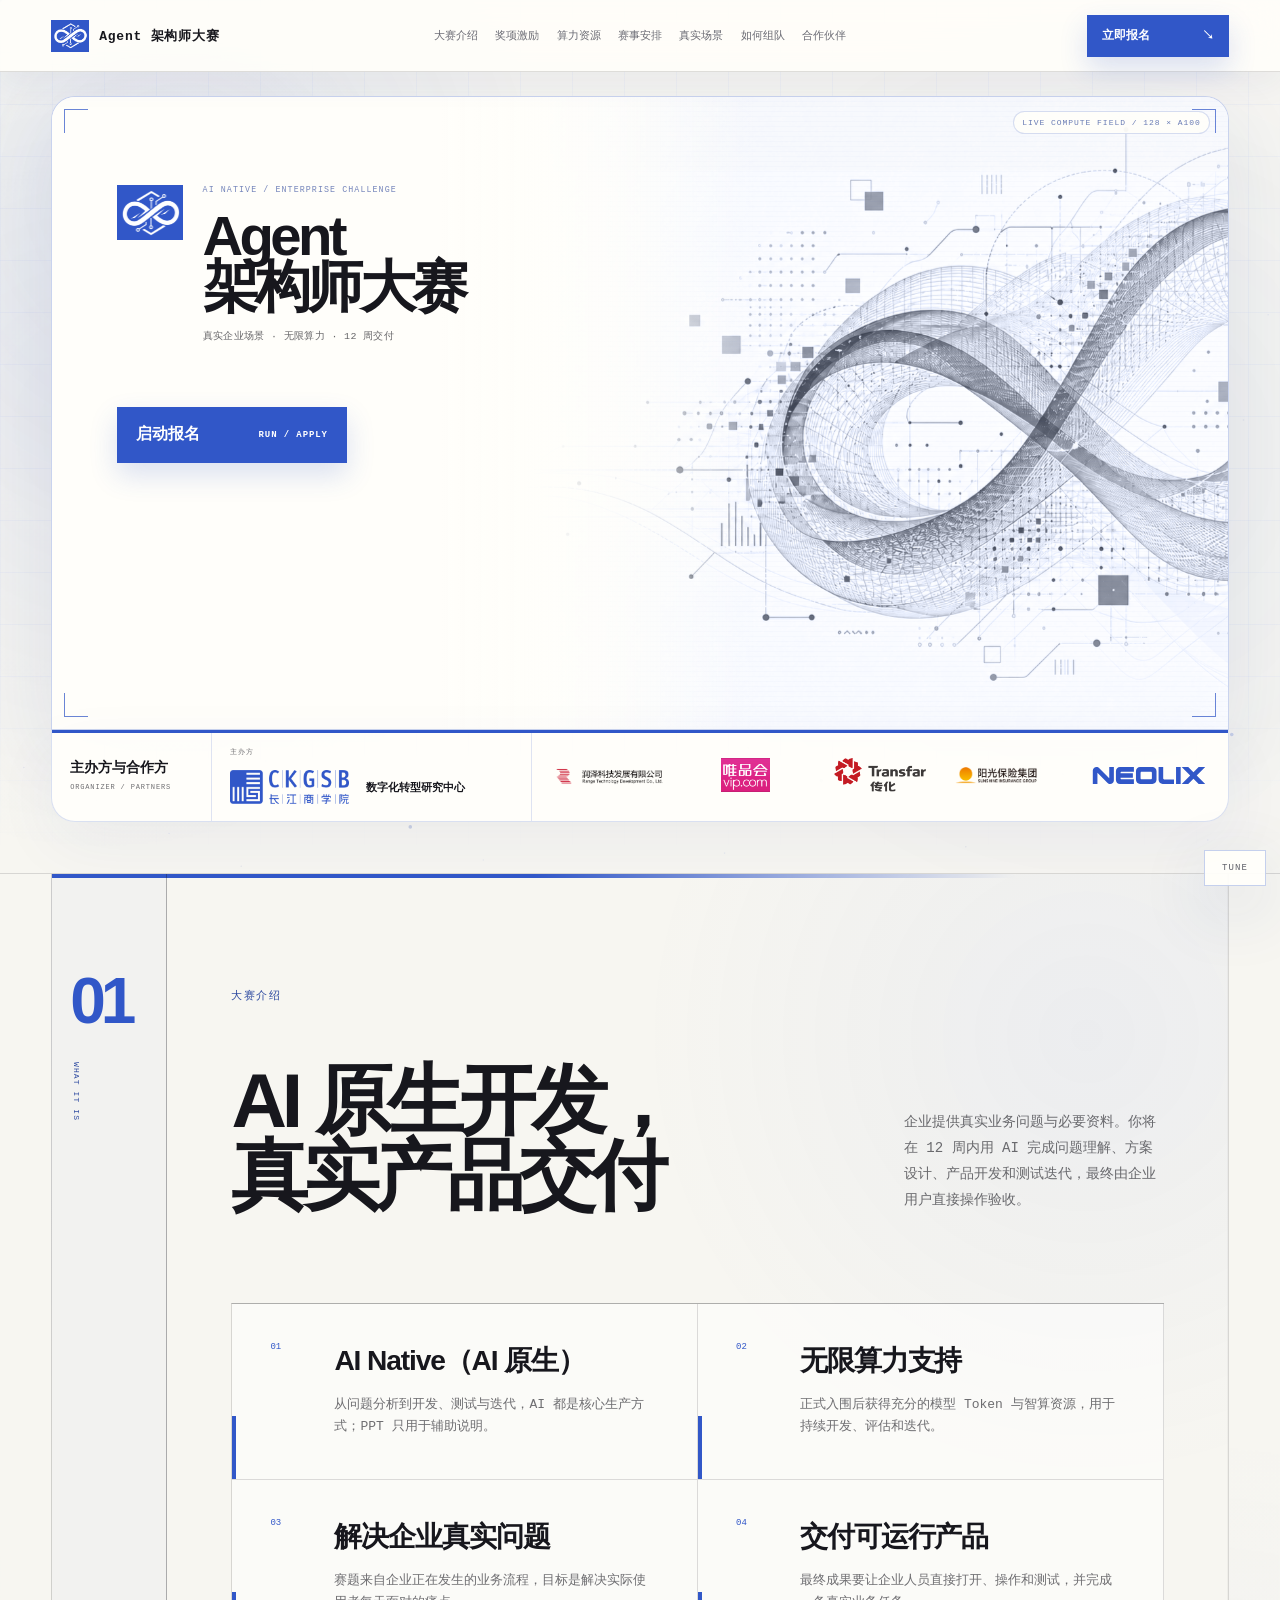
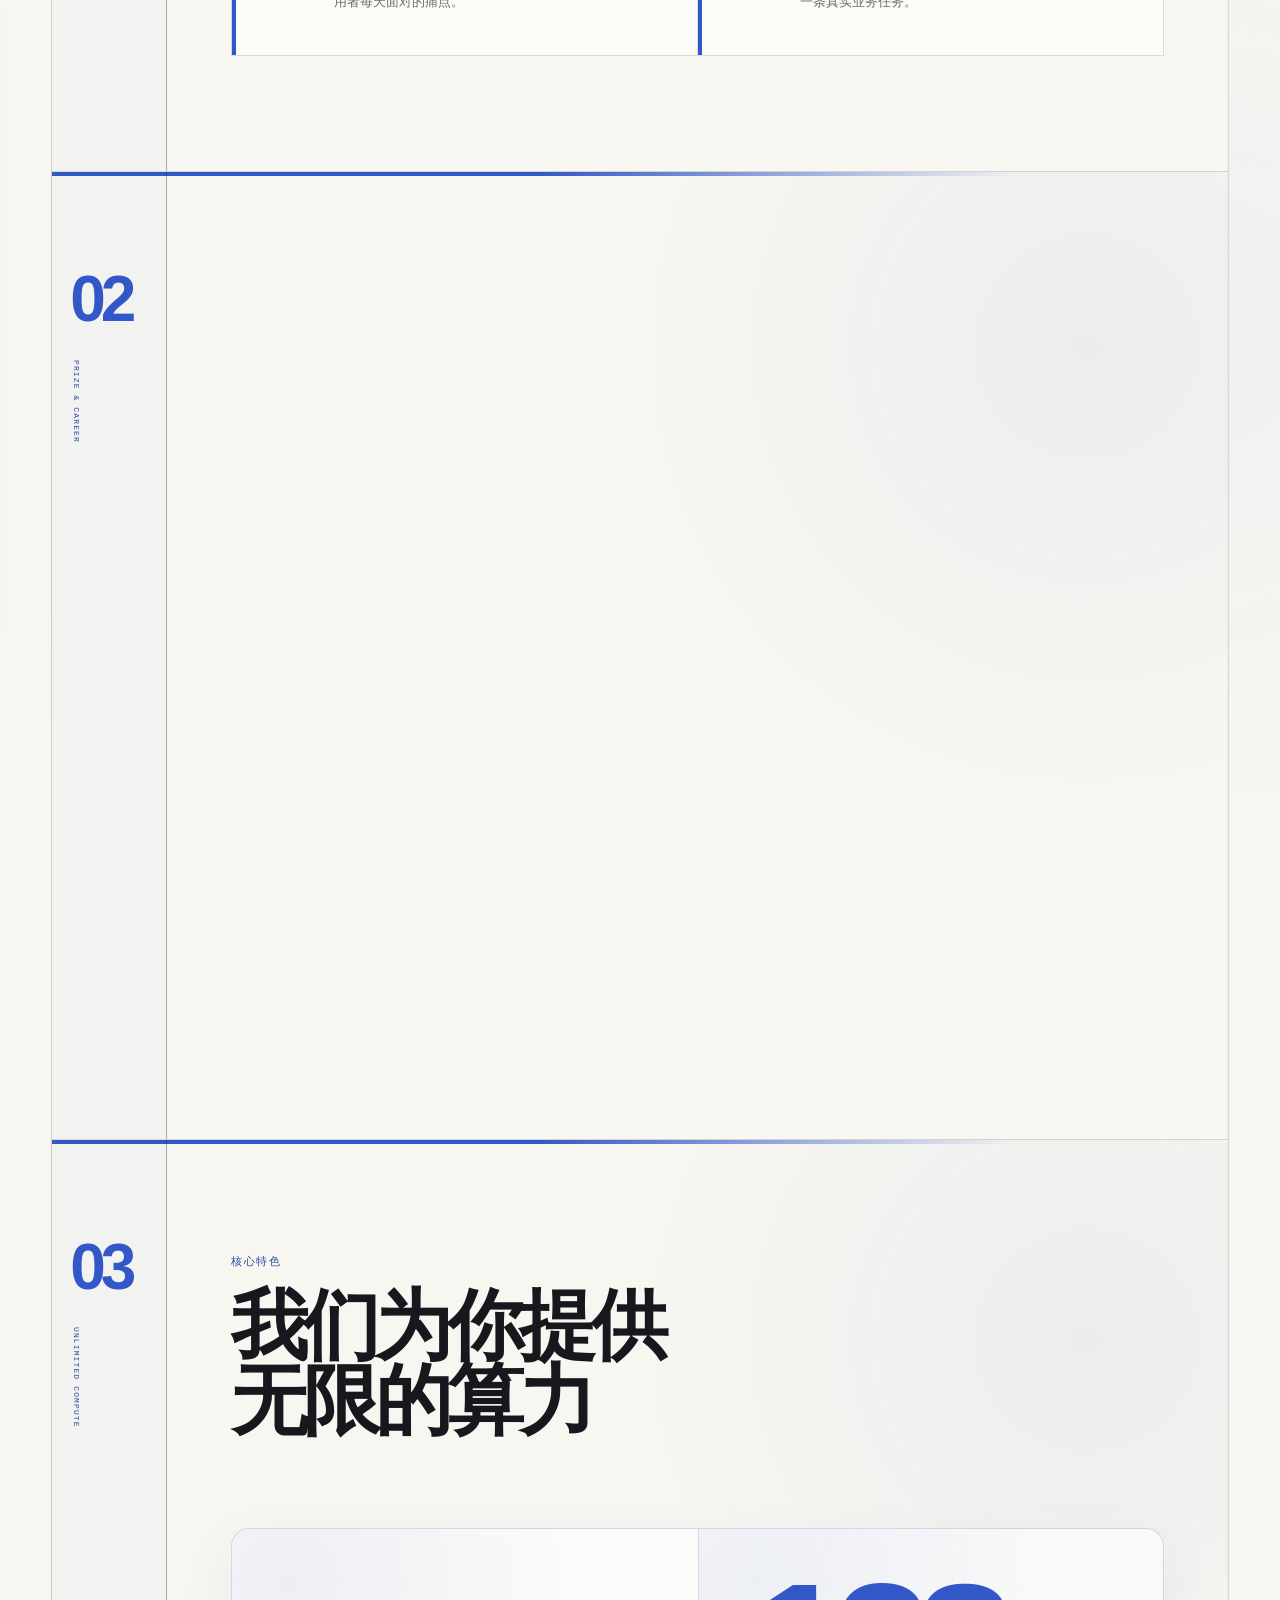
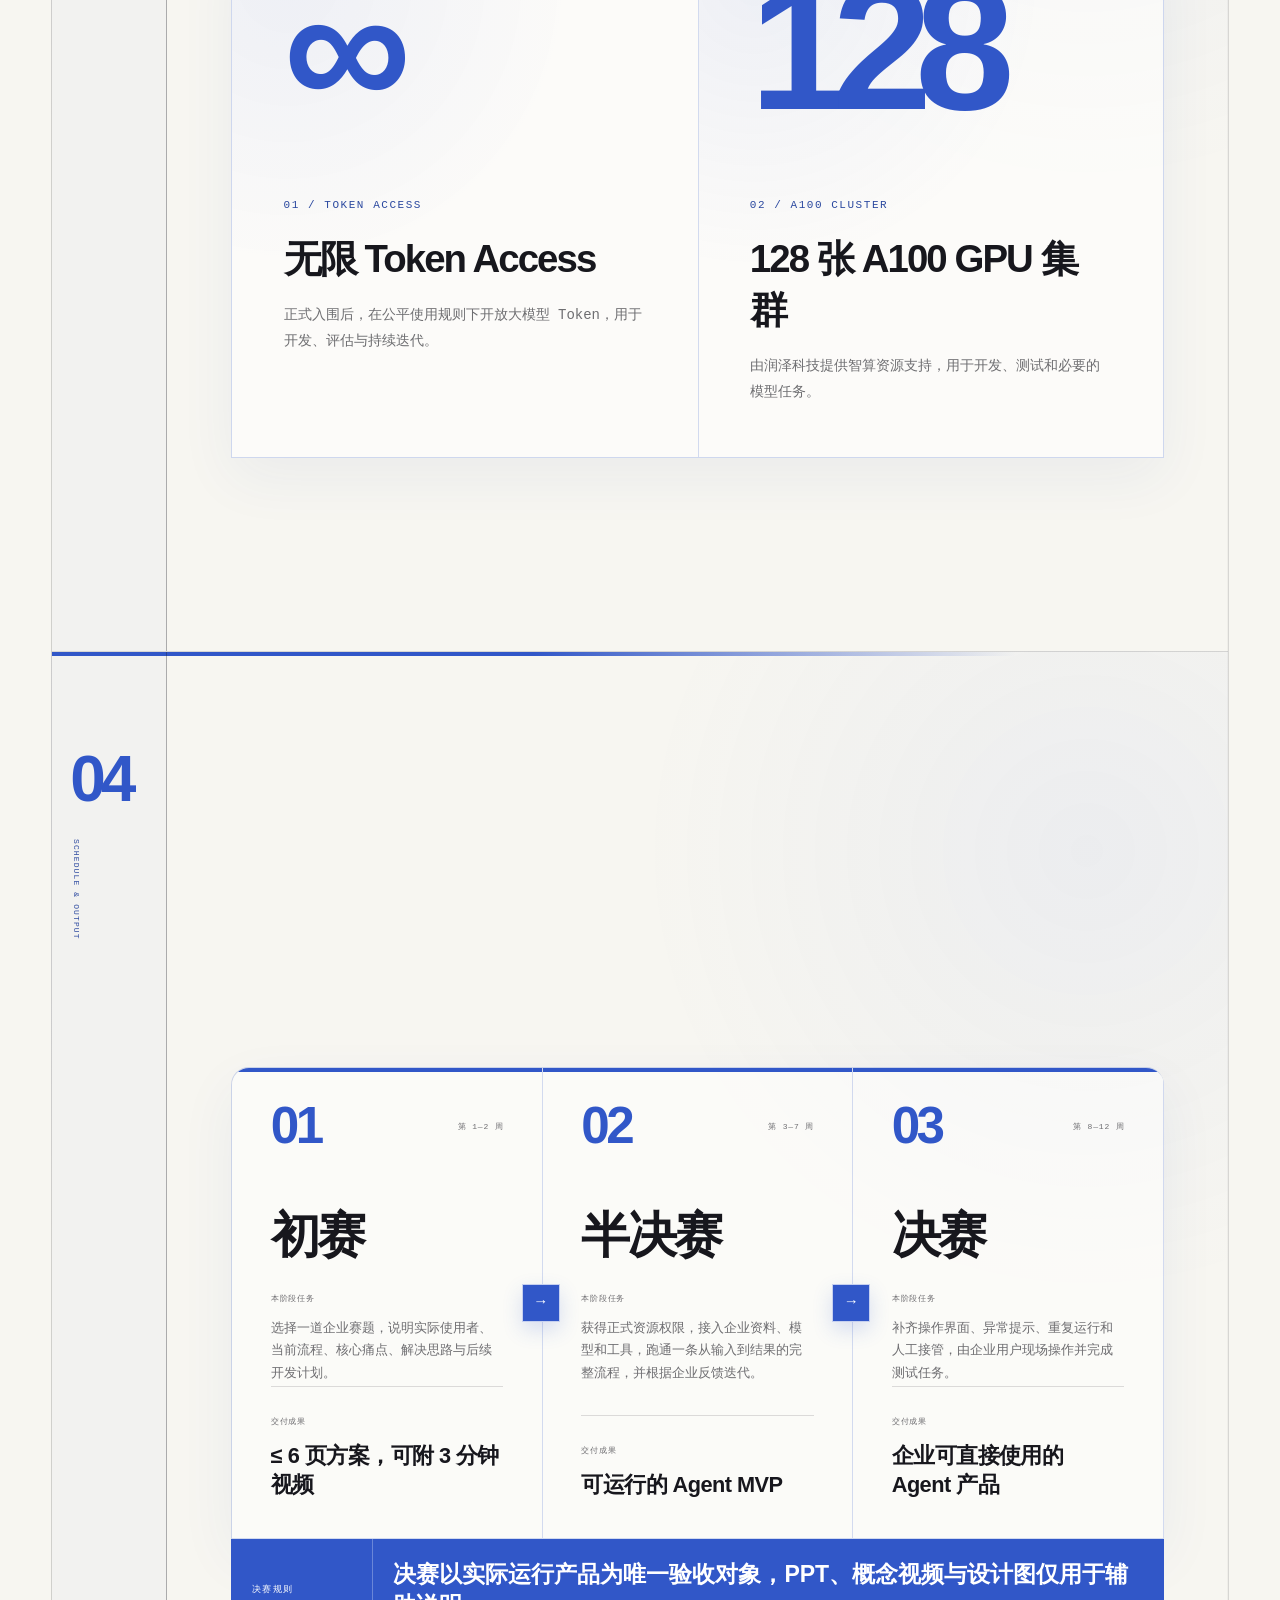
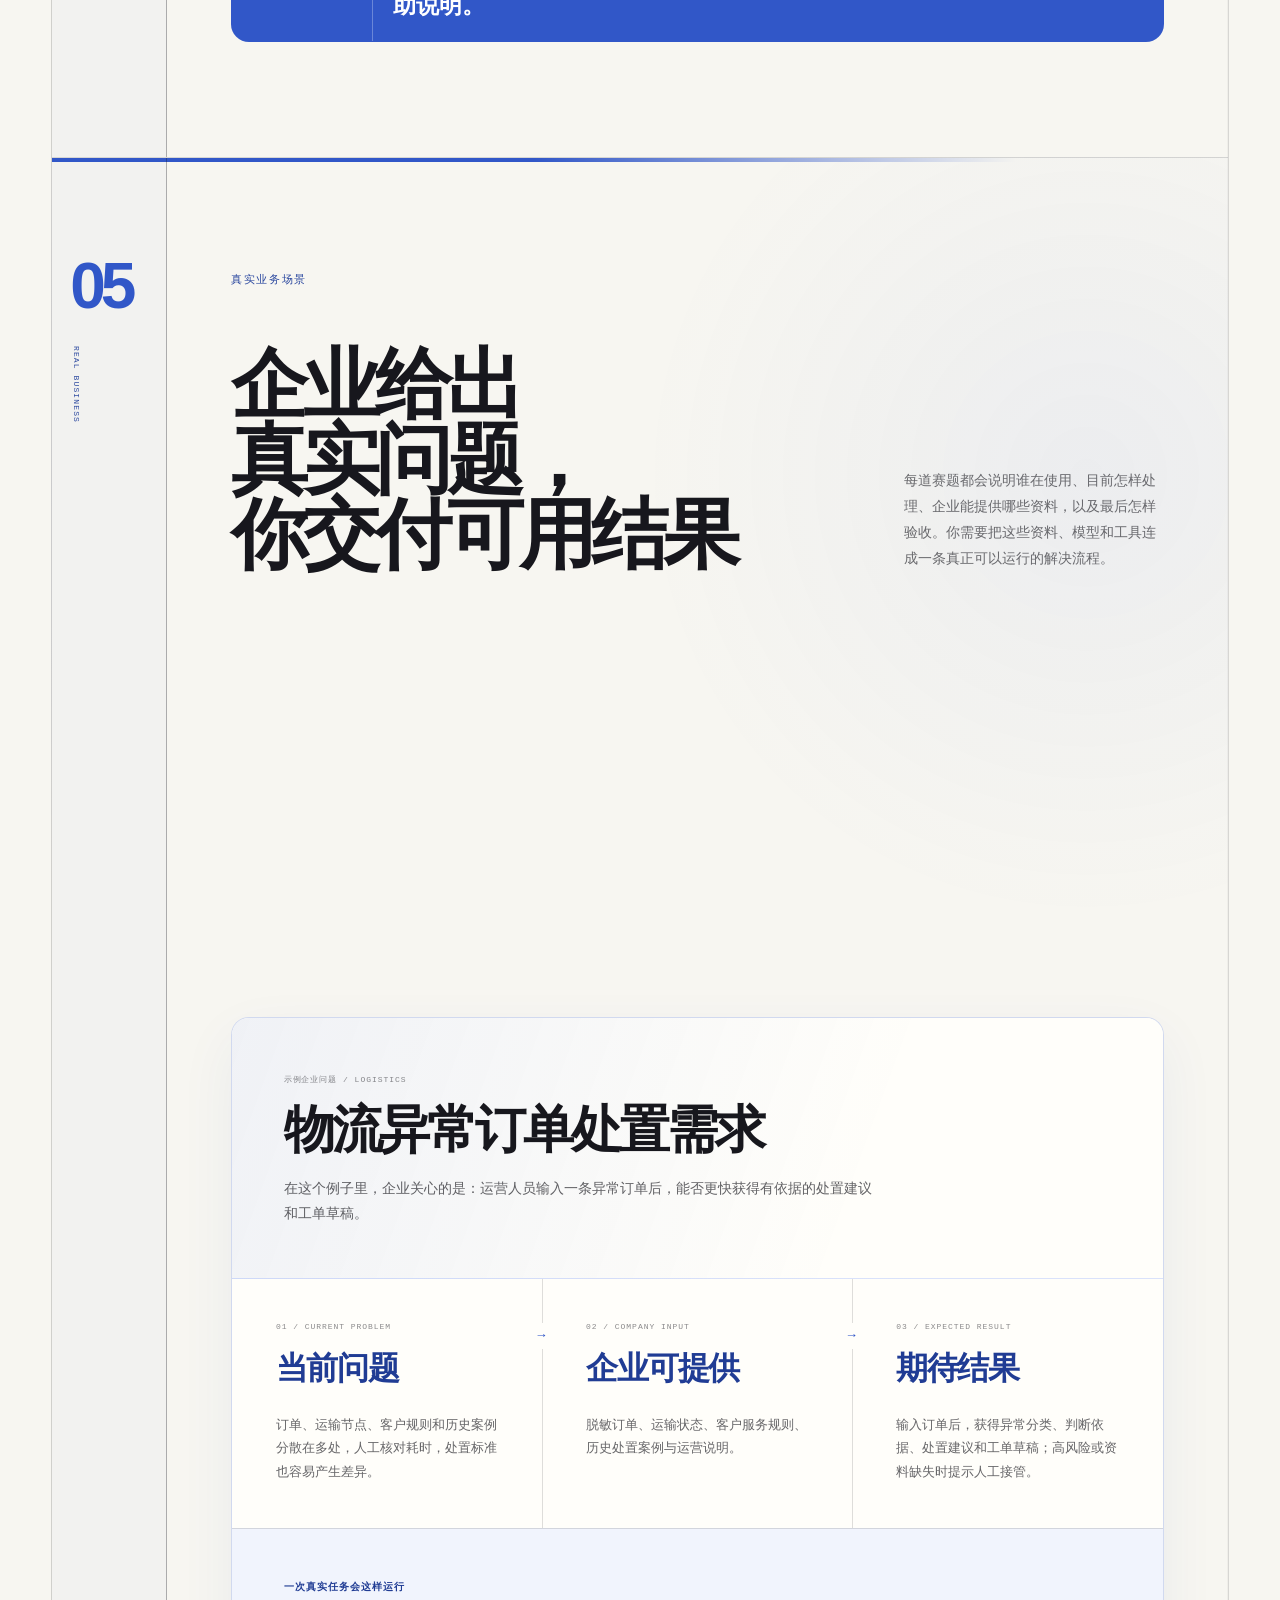
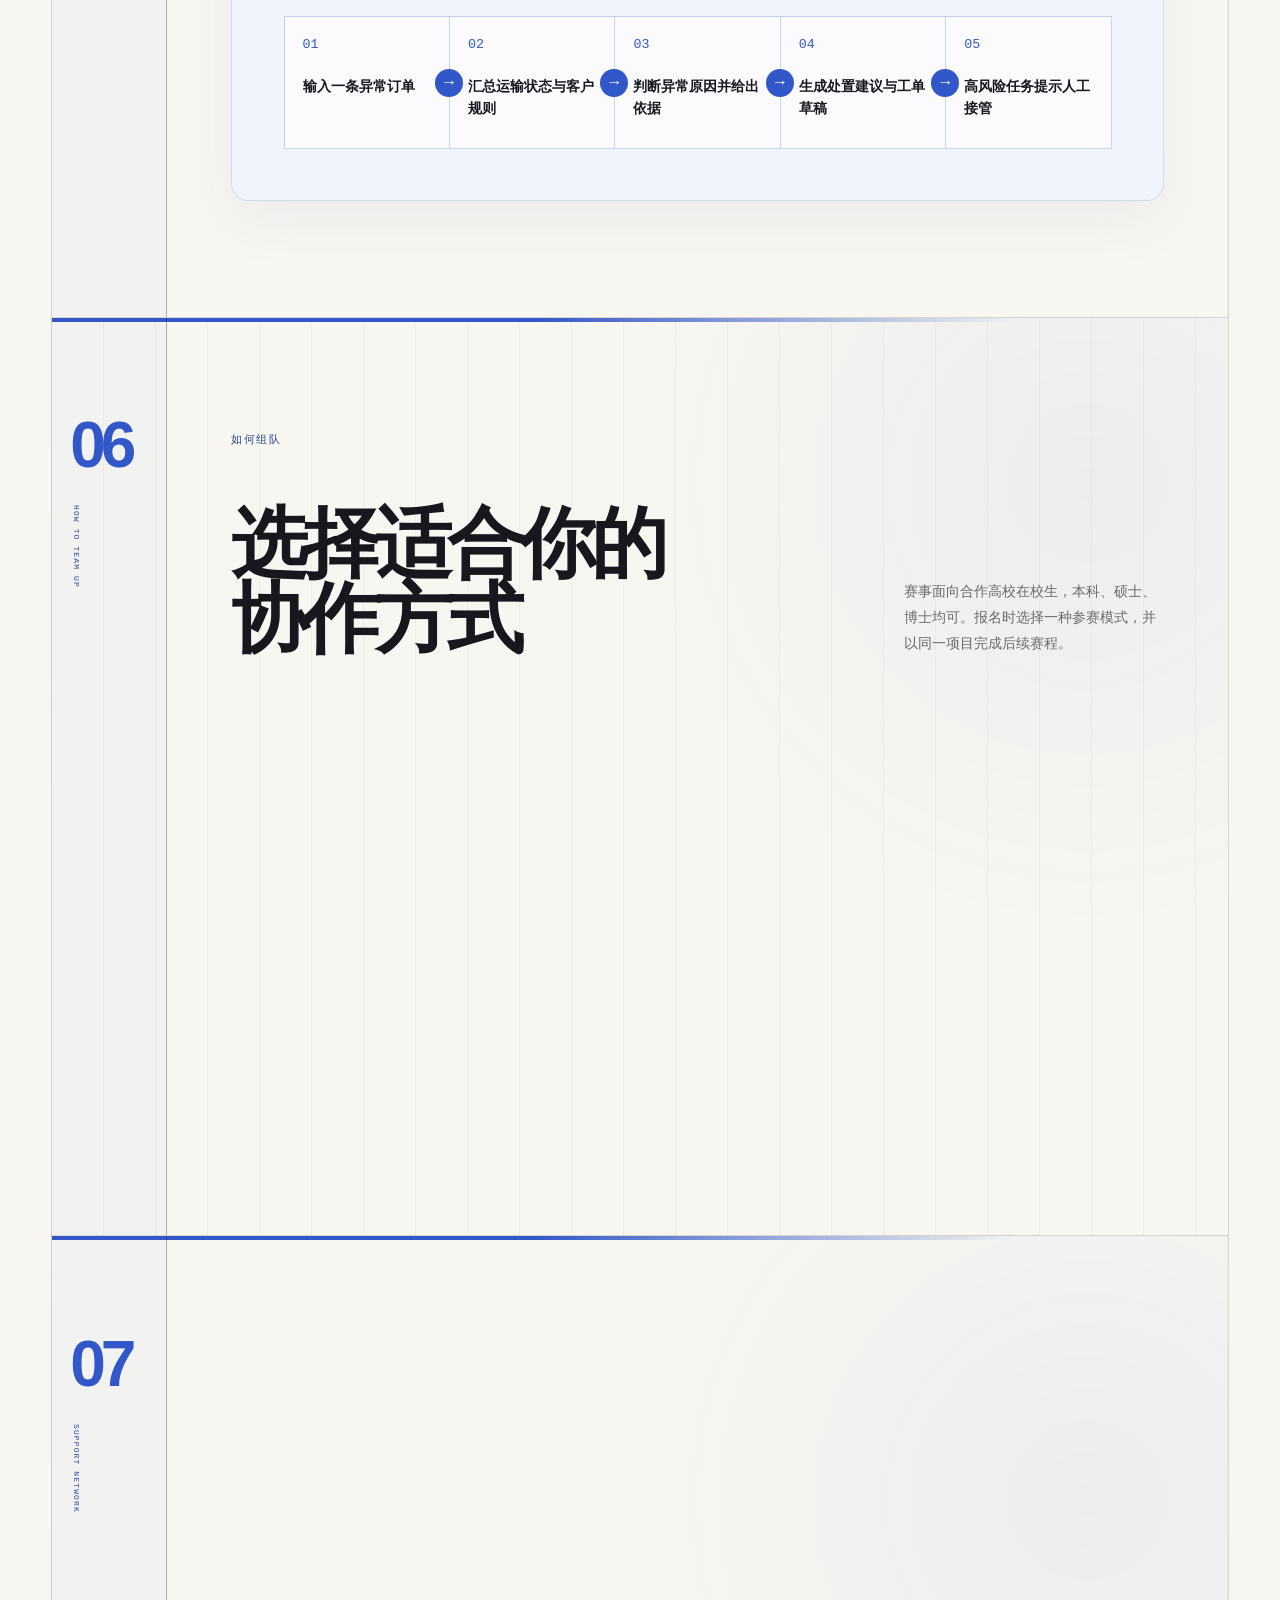
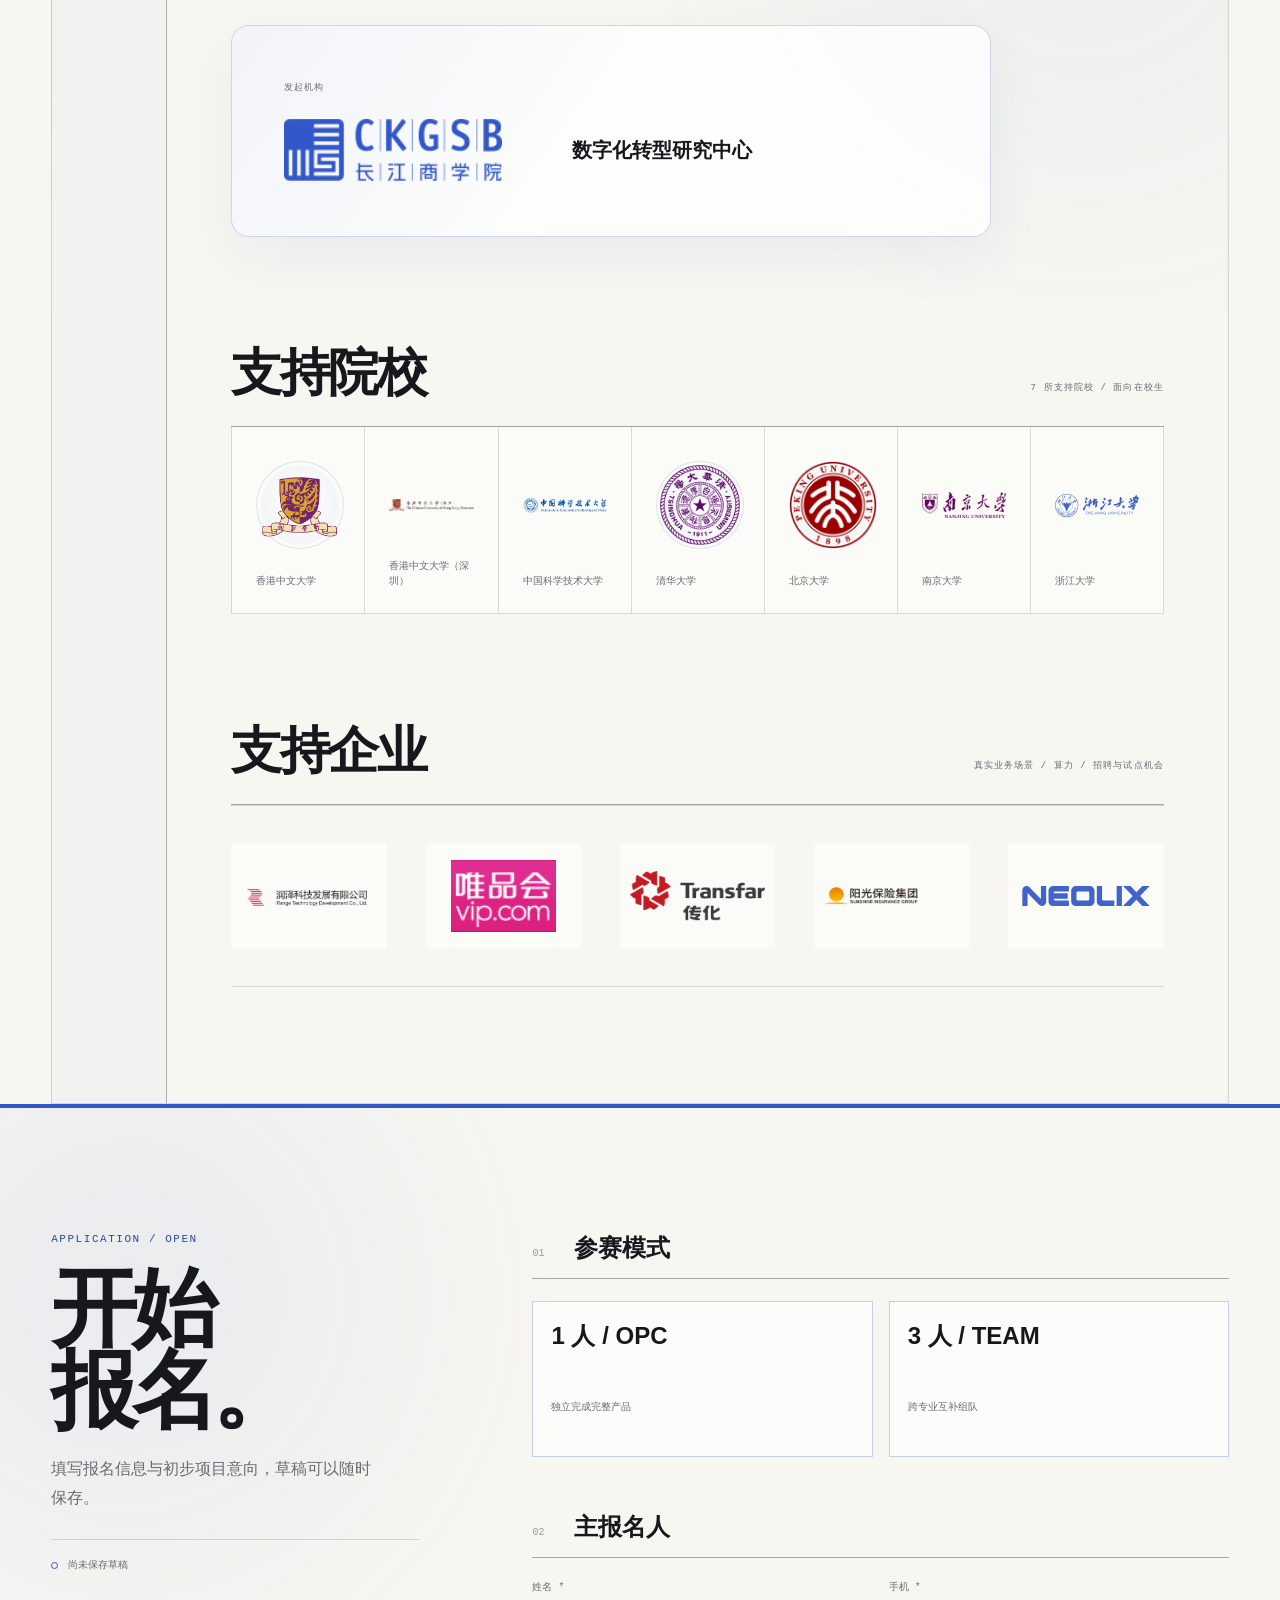
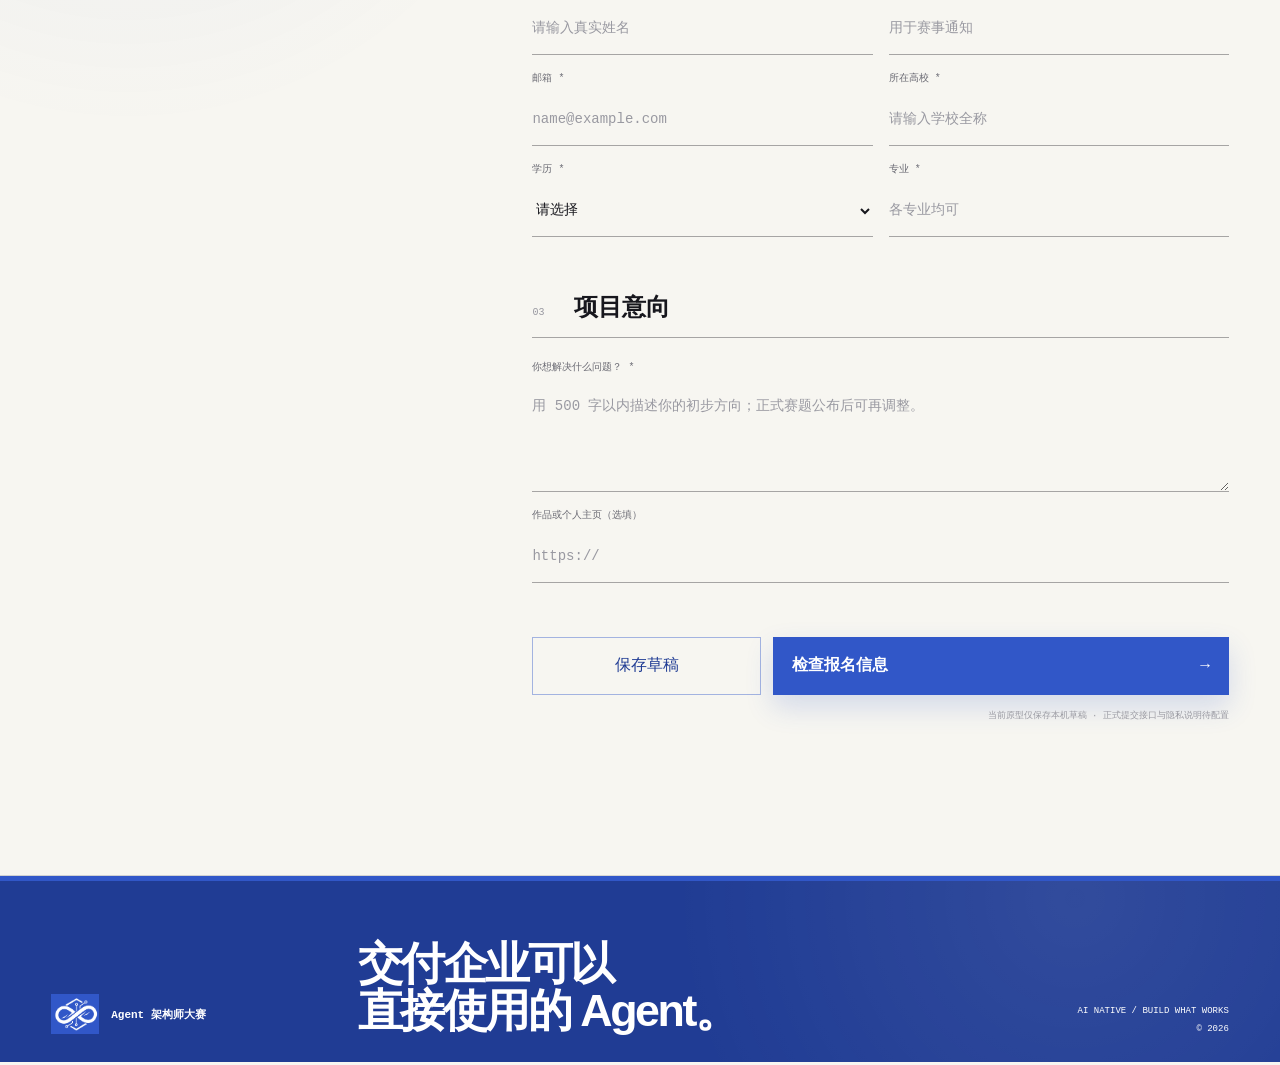
==== commit 75fba172: "Add files via upload" ====
--- a/index.html
+++ b/index.html
@@ -5,7 +5,7 @@
     <meta name="viewport" content="width=device-width, initial-scale=1.0" />
     <meta
       name="description"
-      content="Agent 架构师大赛——长江商学院数字化转型研究中心发起，润泽科技作为首要合作方。用 12 周解决真实企业问题，交付企业可直接使用的 Agent。"
+      content="Agent 架构师大赛——由长江商学院数字化转型研究中心发起，联合润泽科技等合作企业，用 12 周解决真实企业问题，交付企业可直接使用的 Agent。"
     />
     <meta name="theme-color" content="#f7f6f1" />
     <title>Agent 架构师大赛</title>
@@ -17,6 +17,7 @@
     <link rel="stylesheet" href="v4.css" />
     <link rel="stylesheet" href="v5.css" />
     <link rel="stylesheet" href="v6.css" />
+    <link rel="stylesheet" href="v7.css" />
   </head>
   <body class="theme-spectrum">
     <a class="skip-link" href="#main">跳到主要内容</a>
@@ -52,7 +53,6 @@
         <div class="kv-stage reveal" data-kv-stage>
           <div class="kv-frame">
             <picture>
-              <source media="(max-width: 700px)" srcset="assets/brand/kv-architect-field-mobile-v4.png" />
               <img
                 class="kv-field kv-field--base"
                 src="assets/brand/kv-architect-field-v4.png"
@@ -60,7 +60,6 @@
               />
             </picture>
             <picture aria-hidden="true">
-              <source media="(max-width: 700px)" srcset="assets/brand/kv-architect-field-mobile-v4.png" />
               <img
                 class="kv-field kv-field--scan"
                 src="assets/brand/kv-architect-field-v4.png"
@@ -101,15 +100,22 @@
             </span>
             <strong>数字化转型研究中心</strong>
           </div>
-          <div class="hero-mini-logo hero-mini-logo--lead">
-            <span>首要合作方</span>
-            <img src="assets/partners/range-logo.png" alt="润泽科技" />
-          </div>
           <div class="hero-support-logos" aria-label="合作企业">
-            <img class="hero-support-logo--vipshop" src="assets/partners/vipshop-logo.png" alt="唯品会" />
-            <img class="hero-support-logo--transfar" src="assets/partners/transfar-logo.png" alt="传化集团" />
-            <img class="hero-support-logo--sunshine" src="assets/partners/sunshine-logo.png" alt="阳光保险" />
-            <img class="hero-support-logo--neolix" src="assets/partners/neolix-logo.svg" alt="新石器无人车" />
+            <span class="hero-support-logo-item">
+              <img class="hero-support-logo--range" src="assets/partners/range-logo.png" alt="润泽科技" />
+            </span>
+            <span class="hero-support-logo-item">
+              <img class="hero-support-logo--vipshop" src="assets/partners/vipshop-logo.png" alt="唯品会" />
+            </span>
+            <span class="hero-support-logo-item">
+              <img class="hero-support-logo--transfar" src="assets/partners/transfar-logo.png" alt="传化集团" />
+            </span>
+            <span class="hero-support-logo-item">
+              <img class="hero-support-logo--sunshine" src="assets/partners/sunshine-logo.png" alt="阳光保险" />
+            </span>
+            <span class="hero-support-logo-item">
+              <img class="hero-support-logo--neolix" src="assets/partners/neolix-logo.svg" alt="新石器无人车" />
+            </span>
           </div>
         </div>
 
@@ -548,18 +554,13 @@
             <h1>让高校人才，<br />接上真实产业资源。</h1>
           </header>
 
-          <div class="lead-partners reveal">
+          <div class="lead-partners lead-partners--organizer-only reveal">
             <article>
               <span>发起机构</span>
               <span class="logo-mask logo-mask--ckgsb">
                 <img src="assets/brand/ckgsb-mobile-logo.png" alt="长江商学院" />
               </span>
               <strong>数字化转型研究中心</strong>
-            </article>
-            <article class="lead-partners__range">
-              <span>首要合作方 / 智算资源支持</span>
-              <img src="assets/partners/range-logo.png" alt="润泽科技" />
-              <strong>润泽智算科技集团股份有限公司</strong>
             </article>
           </div>
 
--- a/v7.css
+++ b/v7.css
@@ -0,0 +1,393 @@
+/*
+ * V7 desktop-window and mobile layout repair
+ * Mode: Redesign · Preserve
+ * Preserve: V6 content, brand palette, assets, animation and form contracts
+ * Improve: hero line-breaking, compact-desktop density, mobile logo sizing and form ergonomics
+ */
+
+html,
+body {
+  max-width: 100%;
+  overflow-x: clip;
+}
+
+/* Keep the supplied line break while stopping the Chinese title from splitting again. */
+.kv-mobile-brand {
+  width: min(34%, 450px);
+}
+
+.kv-brand-copy h1 {
+  white-space: nowrap;
+  text-wrap: nowrap;
+}
+
+/* One partnership tier: organizer first, followed by five equally sized partner slots. */
+.hero-partner-strip {
+  grid-template-columns: 160px minmax(320px, 0.9fr) minmax(0, 2.1fr);
+}
+
+.hero-support-logos {
+  grid-column: auto;
+  grid-template-columns: repeat(5, minmax(0, 1fr));
+  gap: clamp(8px, 1.2vw, 20px);
+  min-height: 0;
+  padding: 16px clamp(14px, 1.5vw, 24px);
+  border-top: 0;
+}
+
+.hero-support-logo-item {
+  display: grid;
+  place-items: center;
+  min-width: 0;
+  height: 44px;
+}
+
+.hero-support-logos .hero-support-logo-item img {
+  width: min(100%, 140px);
+  max-width: 140px;
+  height: 34px;
+  max-height: 34px;
+  justify-self: center;
+  object-fit: contain;
+  object-position: center;
+  filter: none;
+  mix-blend-mode: normal;
+  opacity: 1;
+}
+
+.lead-partners--organizer-only {
+  grid-template-columns: minmax(0, 1fr);
+  max-width: 760px;
+}
+
+/* Narrow desktop windows still use the desktop composition, with a safer text/image split. */
+@media (min-width: 701px) and (max-width: 1100px) {
+  .kv-stage {
+    min-height: 520px;
+    aspect-ratio: auto;
+  }
+
+  .kv-frame {
+    inset: 0 -6% 0 43%;
+  }
+
+  .kv-stage::after {
+    background:
+      linear-gradient(90deg, #fffefa 0 42%, rgb(255 254 250 / 0.98) 50%, rgb(255 254 250 / 0.68) 60%, transparent 72%),
+      repeating-linear-gradient(to bottom, transparent 0 4px, rgb(49 87 200 / 0.018) 4px 5px);
+  }
+
+  .kv-mobile-brand {
+    top: 10%;
+    left: 5.5%;
+    grid-template-columns: 48px minmax(0, 1fr);
+    gap: 12px;
+    width: min(48%, 390px);
+  }
+
+  .kv-mobile-brand .kv-brand-mark {
+    width: 48px;
+  }
+
+  .kv-brand-copy span {
+    margin-bottom: 9px;
+    font-size: 7px;
+  }
+
+  .kv-brand-copy h1 {
+    font-size: clamp(38px, 5vw, 48px);
+    line-height: 0.92;
+  }
+
+  .kv-brand-copy p {
+    margin-top: 10px;
+    font-size: 9px;
+    white-space: nowrap;
+  }
+
+  .kv-apply {
+    top: auto;
+    right: auto;
+    bottom: 12%;
+    left: calc(5.5% + 60px);
+    width: min(35%, 300px);
+    min-width: 210px;
+  }
+
+  .hero-partner-strip {
+    grid-template-columns: 140px minmax(0, 1fr);
+  }
+
+  .hero-support-logos {
+    grid-column: 1 / -1;
+    border-top: 1px solid var(--v1-line);
+  }
+}
+
+@media (min-width: 701px) and (max-width: 820px) {
+  .compute-facts,
+  .lead-partners,
+  .team-mode-grid {
+    grid-template-columns: minmax(0, 1fr);
+  }
+
+  .compute-fact {
+    min-height: 0;
+  }
+
+  .compute-fact + .compute-fact,
+  .lead-partners article + article {
+    border-top: 1px solid var(--v1-line-strong);
+    border-left: 0;
+  }
+
+  .team-mode-card {
+    min-height: 250px;
+  }
+
+  .school-grid--v1 {
+    grid-template-columns: repeat(2, minmax(0, 1fr));
+  }
+
+  .prize-table th,
+  .prize-table td {
+    padding: 18px 14px;
+  }
+
+  .prize-table tbody th strong {
+    font-size: clamp(25px, 4vw, 34px);
+  }
+
+  .prize-table td strong {
+    font-size: clamp(16px, 2.4vw, 21px);
+    white-space: normal;
+  }
+}
+
+@media (max-width: 700px) {
+  .kv-stage {
+    --kv-mobile-visual-top: 0px;
+    min-height: clamp(500px, 132vw, 560px);
+    aspect-ratio: auto;
+    background:
+      linear-gradient(rgb(49 87 200 / 0.045) 1px, transparent 1px),
+      linear-gradient(90deg, rgb(49 87 200 / 0.045) 1px, transparent 1px),
+      #fffefa;
+    background-size: 32px 32px;
+    box-shadow: 0 24px 68px rgb(32 60 148 / 0.1);
+  }
+
+  .kv-frame {
+    inset: 74px -48% -28px -38%;
+    overflow: hidden;
+    background: transparent;
+    opacity: 0.88;
+  }
+
+  .kv-field {
+    inset: 0;
+    width: 100%;
+    height: 100%;
+    max-width: none;
+    object-fit: cover;
+    object-position: 64% center;
+    filter: saturate(0.82) contrast(1.03);
+    mix-blend-mode: multiply;
+  }
+
+  .kv-field--base {
+    opacity: 0.94;
+  }
+
+  .kv-field--scan {
+    opacity: 0.12;
+    filter: saturate(0.72) contrast(1.1);
+  }
+
+  .kv-stage::after {
+    background:
+      linear-gradient(180deg, #fffefa 0 10%, rgb(255 254 250 / 0.92) 24%, rgb(255 254 250 / 0.6) 36%, transparent 58%),
+      linear-gradient(90deg, rgb(255 254 250 / 0.78) 0, transparent 58%),
+      repeating-linear-gradient(to bottom, transparent 0 4px, rgb(49 87 200 / 0.018) 4px 5px);
+  }
+
+  .kv-data-pulses {
+    inset: 76px 0 0;
+    opacity: 0.28;
+  }
+
+  .kv-mobile-brand {
+    top: 24px;
+    right: auto;
+    left: 20px;
+    grid-template-columns: 52px minmax(0, 1fr);
+    gap: 12px;
+    width: min(calc(100% - 40px), 370px);
+    max-width: 370px;
+    height: auto;
+    padding: 0;
+    overflow: visible;
+    background: transparent;
+  }
+
+  .kv-mobile-brand .kv-brand-mark {
+    width: 52px;
+    height: 52px;
+  }
+
+  .kv-brand-copy {
+    overflow: visible;
+  }
+
+  .kv-brand-copy span {
+    margin-bottom: 8px;
+    font-size: 6.5px;
+    letter-spacing: 0.13em;
+  }
+
+  .kv-brand-copy h1 {
+    font-size: clamp(40px, 12.5vw, 52px);
+    line-height: 0.86;
+    letter-spacing: -0.075em;
+  }
+
+  .kv-brand-copy p {
+    margin-top: 10px;
+    font-size: 8.5px;
+    letter-spacing: 0.06em;
+  }
+
+  .kv-brand-copy span,
+  .kv-brand-copy p {
+    white-space: nowrap;
+  }
+
+  .kv-apply {
+    top: auto;
+    right: 20px;
+    bottom: 20px;
+    left: auto;
+    justify-content: center;
+    width: 156px;
+    min-width: 0;
+    min-height: 46px;
+    padding: 0 18px;
+    box-shadow: 0 14px 30px rgb(49 87 200 / 0.2);
+  }
+
+  .kv-apply .action-code {
+    display: none;
+  }
+
+  .hero-support-logos {
+    grid-column: 1;
+    grid-template-columns: repeat(2, minmax(0, 1fr));
+    grid-auto-rows: auto;
+    gap: 10px 18px;
+    justify-items: center;
+    min-height: 0;
+    padding: 14px 18px 16px;
+  }
+
+  .hero-support-logo-item {
+    width: 100%;
+    height: 42px;
+  }
+
+  .hero-support-logo-item:last-child {
+    grid-column: 1 / -1;
+    width: calc(50% - 9px);
+  }
+
+  .hero-support-logos .hero-support-logo-item img {
+    width: min(100%, 126px);
+    max-width: 126px;
+    height: 32px;
+    max-height: 32px;
+  }
+
+  .prize-table td strong,
+  .case-brief > span {
+    white-space: normal;
+    overflow-wrap: anywhere;
+  }
+
+  .application-v1 .application-intro {
+    margin-bottom: 0;
+  }
+
+  .application-form fieldset {
+    margin-bottom: 40px;
+  }
+
+  .choice {
+    gap: 32px;
+    min-height: 132px;
+  }
+
+  .field-grid > label,
+  input,
+  select,
+  textarea {
+    min-width: 0;
+  }
+
+  input,
+  select,
+  textarea {
+    font-size: 16px;
+  }
+}
+
+@media (max-width: 420px) {
+  .kv-mobile-brand {
+    left: 16px;
+    width: calc(100% - 32px);
+  }
+
+  .kv-apply {
+    right: 16px;
+    bottom: 16px;
+    left: auto;
+    width: 148px;
+  }
+
+  .clarity-heading h1,
+  .reward-heading h1 {
+    font-size: clamp(30px, 9vw, 35px);
+  }
+
+  .compute-value {
+    min-height: 78px;
+    font-size: 94px;
+  }
+
+  .application-v1 h2 {
+    font-size: 40px;
+  }
+
+  .school-grid--v1 .school-logo-art {
+    width: min(100%, 128px);
+    height: 64px;
+  }
+
+  .school-grid--v1 .school-logo-art--seal {
+    width: 64px;
+    height: 64px;
+  }
+
+  .company-logo-art,
+  .company-logo-art--vipshop,
+  .company-logo-art--neolix {
+    width: min(100%, 136px);
+    height: 56px;
+    margin-inline: auto;
+  }
+}
+
+@media (prefers-reduced-motion: reduce) {
+  .kv-mobile-brand,
+  .kv-apply {
+    transition: none;
+  }
+}
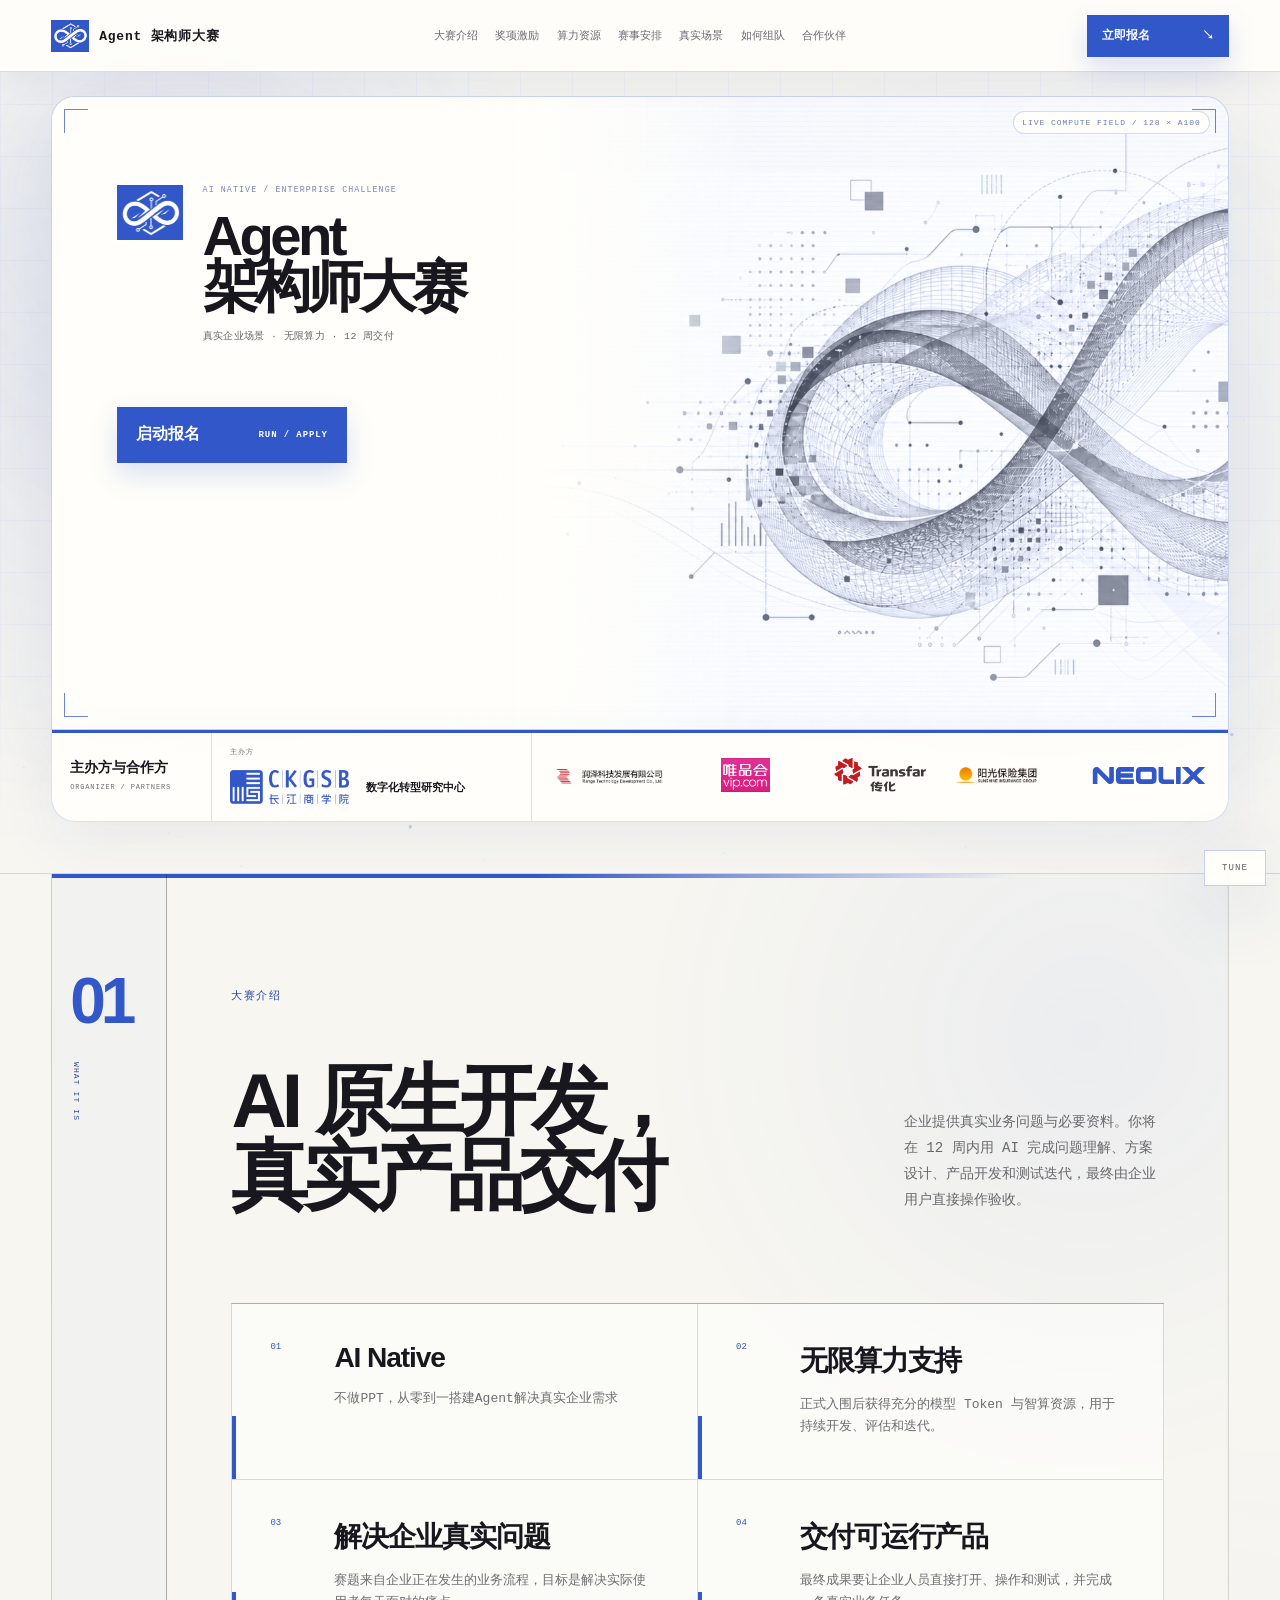
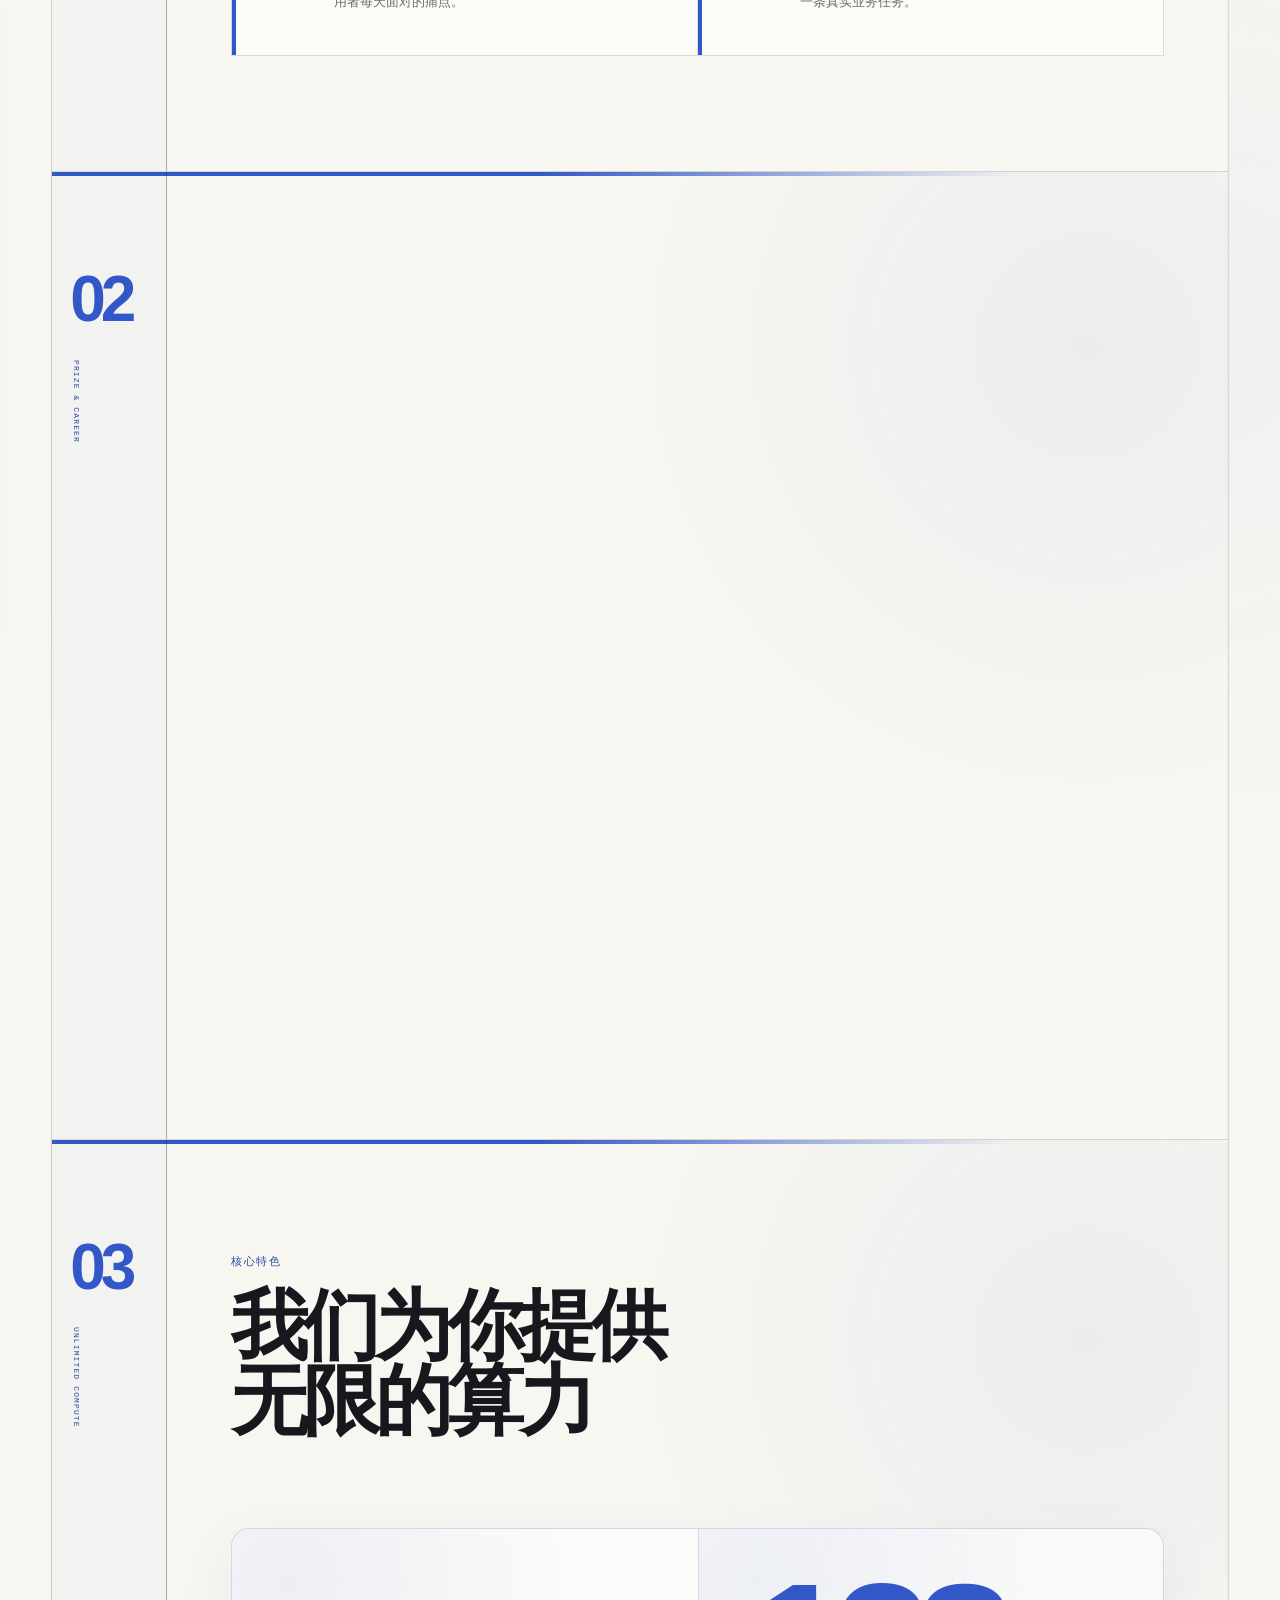
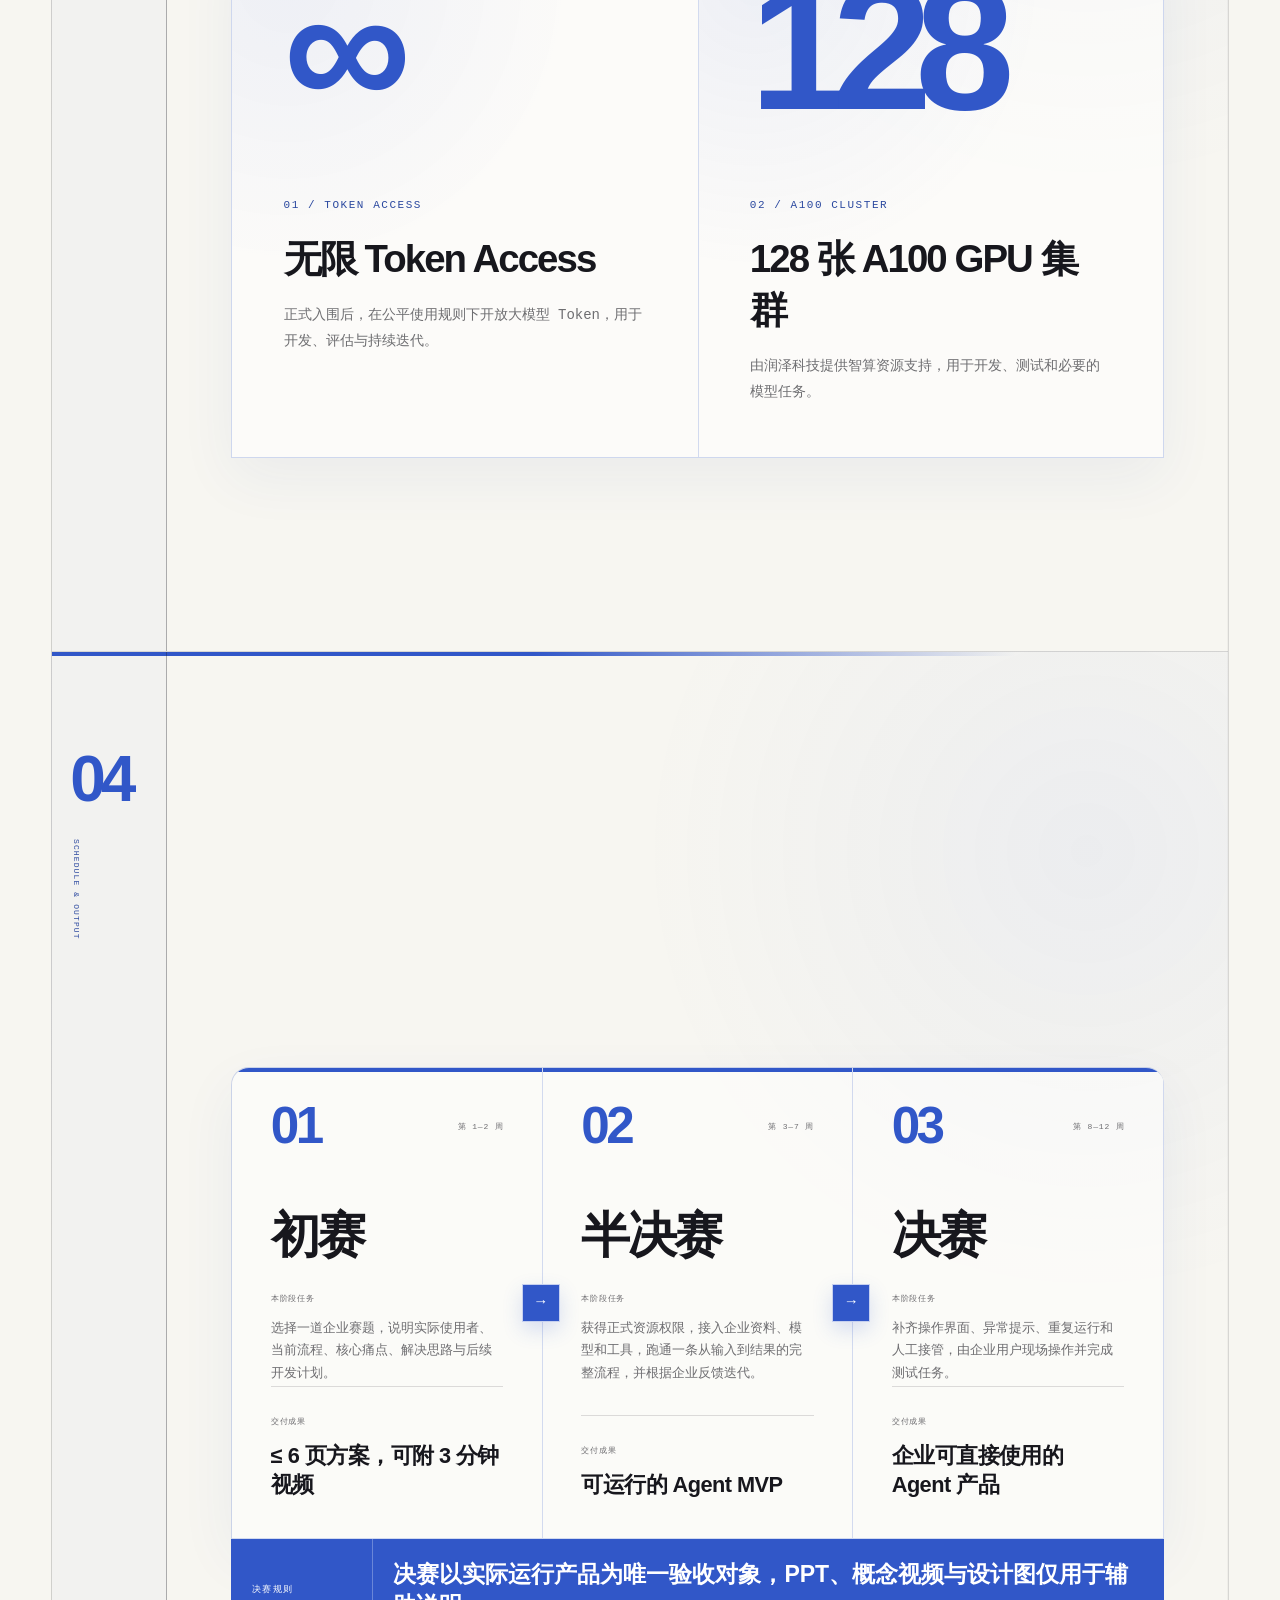
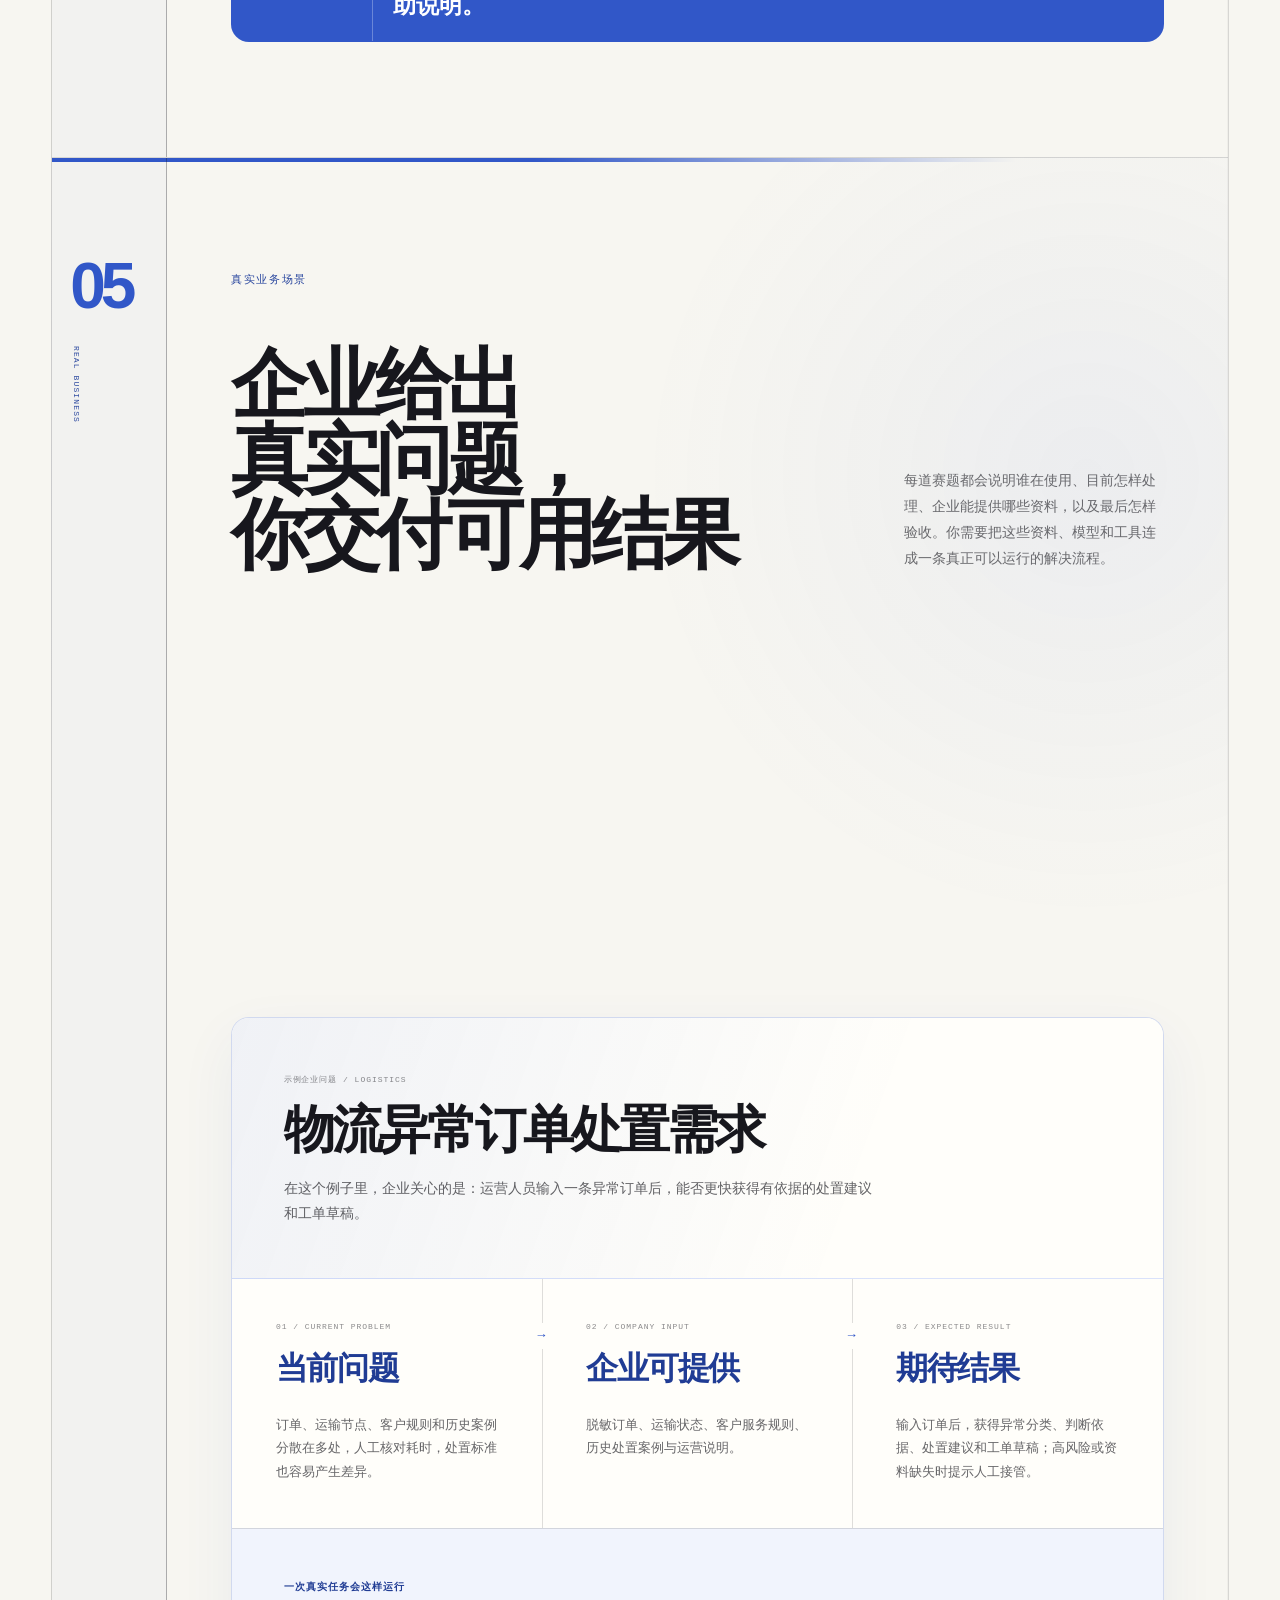
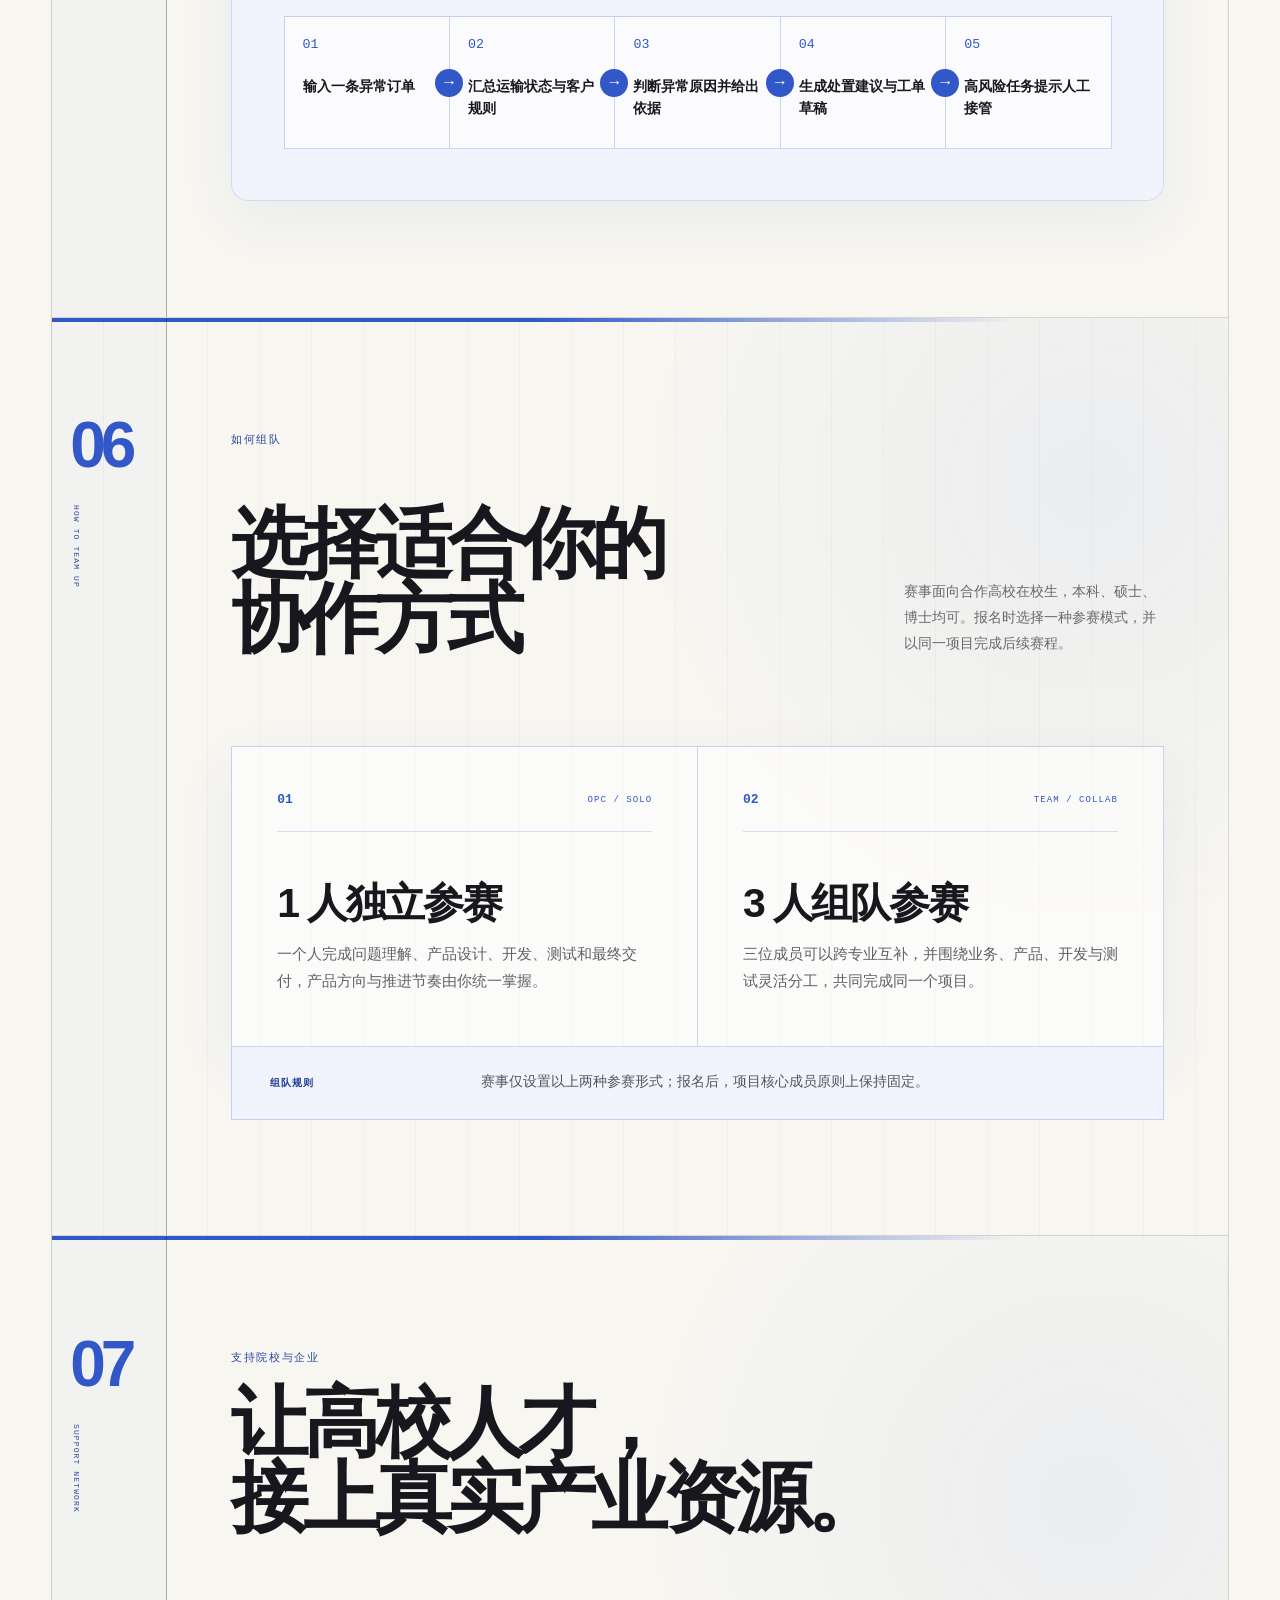
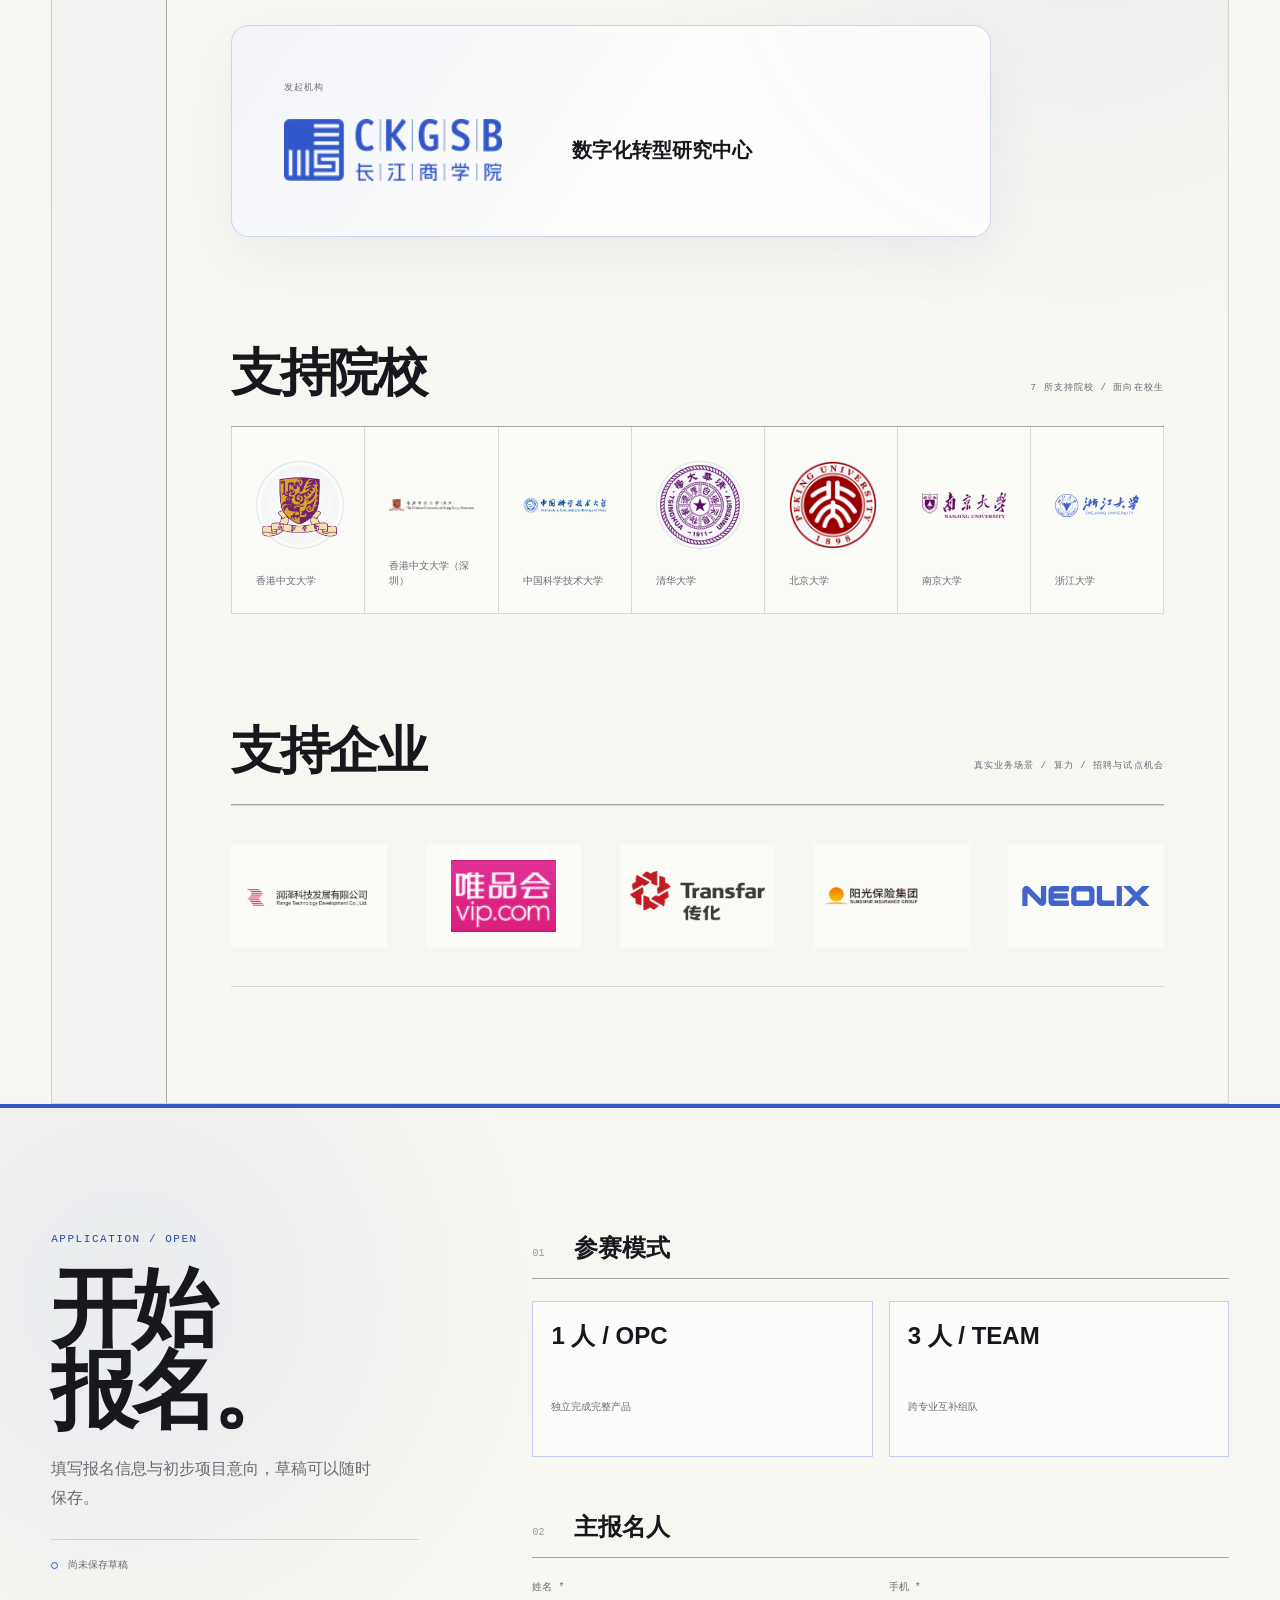
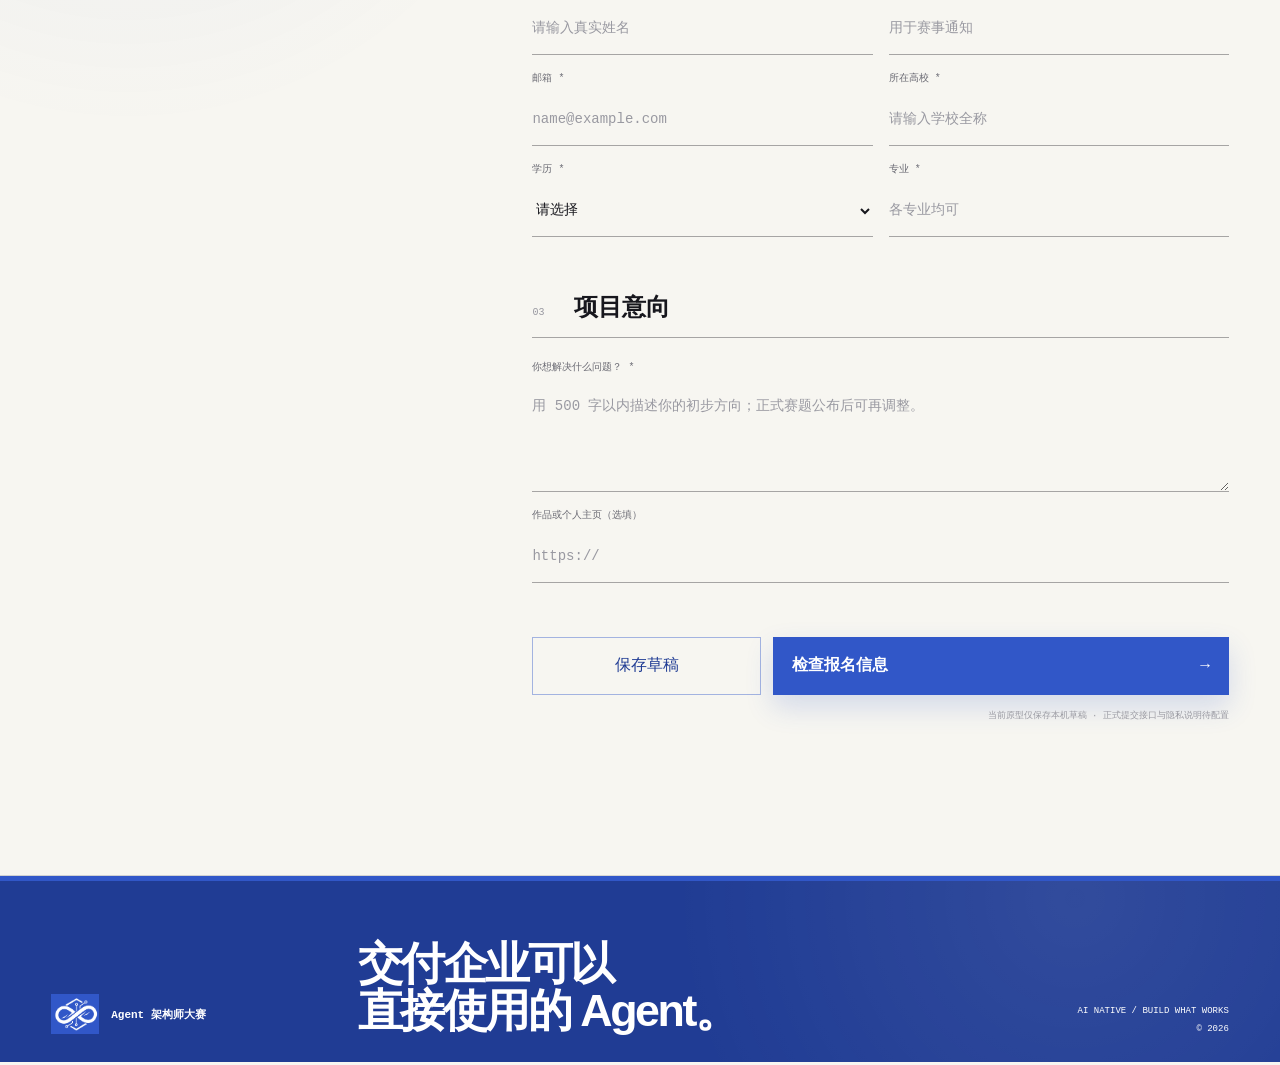
==== commit 1e1958dd: "Add files via upload" ====
--- a/index.html
+++ b/index.html
@@ -17,7 +17,7 @@
     <link rel="stylesheet" href="v4.css" />
     <link rel="stylesheet" href="v5.css" />
     <link rel="stylesheet" href="v6.css" />
-    <link rel="stylesheet" href="v7.css" />
+    <link rel="stylesheet" href="v7.css?v=20260721-4" />
   </head>
   <body class="theme-spectrum">
     <a class="skip-link" href="#main">跳到主要内容</a>
@@ -155,7 +155,7 @@
           <div class="plain-feature-list reveal">
             <article>
               <span>01</span>
-              <div><h2>AI Native（AI 原生）</h2><p>从问题分析到开发、测试与迭代，AI 都是核心生产方式；PPT 只用于辅助说明。</p></div>
+              <div><h2>AI Native</h2><p>不做PPT，从零到一搭建Agent解决真实企业需求</p></div>
             </article>
             <article>
               <span>02</span>
--- a/v7.css
+++ b/v7.css
@@ -165,9 +165,39 @@
 }
 
 @media (max-width: 700px) {
+  .site-header--v1 {
+    grid-template-columns: auto 1fr auto;
+    min-height: 64px;
+    padding-inline: 16px;
+  }
+
+  .site-header--v1 .brand {
+    width: 42px;
+    min-width: 42px;
+  }
+
+  .site-header--v1 .brand .brand-mark-tile {
+    width: 42px;
+    height: 42px;
+  }
+
+  .header-apply {
+    justify-self: end;
+    width: 116px;
+    min-width: 116px;
+    height: 42px;
+    min-height: 42px;
+    padding-inline: 14px;
+    font-size: 12px;
+  }
+
+  .hero-v1 {
+    padding: calc(var(--header-h) + 8px) 12px 0;
+  }
+
   .kv-stage {
     --kv-mobile-visual-top: 0px;
-    min-height: clamp(500px, 132vw, 560px);
+    min-height: clamp(472px, 124vw, 520px);
     aspect-ratio: auto;
     background:
       linear-gradient(rgb(49 87 200 / 0.045) 1px, transparent 1px),
@@ -178,7 +208,7 @@
   }
 
   .kv-frame {
-    inset: 74px -48% -28px -38%;
+    inset: 62px -52% -24px -42%;
     overflow: hidden;
     background: transparent;
     opacity: 0.88;
@@ -217,9 +247,12 @@
   }
 
   .kv-mobile-brand {
-    top: 24px;
+    position: absolute;
+    z-index: 9;
+    top: 22px;
     right: auto;
     left: 20px;
+    display: grid;
     grid-template-columns: 52px minmax(0, 1fr);
     gap: 12px;
     width: min(calc(100% - 40px), 370px);
@@ -265,7 +298,7 @@
   .kv-apply {
     top: auto;
     right: 20px;
-    bottom: 20px;
+    bottom: 18px;
     left: auto;
     justify-content: center;
     width: 156px;
@@ -279,19 +312,79 @@
     display: none;
   }
 
+  .hero-partner-strip {
+    display: block;
+    width: 100%;
+    min-height: 0;
+  }
+
+  .hero-partner-strip__label {
+    display: none;
+  }
+
+  .hero-partner-strip > * {
+    min-width: 0;
+    border-right: 0;
+  }
+
+  .hero-mini-logo--organizer {
+    display: grid;
+    grid-template-columns: minmax(128px, 0.82fr) minmax(0, 1fr);
+    grid-template-rows: auto auto;
+    align-items: center;
+    gap: 8px 18px;
+    min-height: 94px;
+    padding: 14px 18px 16px;
+  }
+
+  .hero-mini-logo--organizer > span {
+    grid-column: 1 / -1;
+    grid-row: 1;
+  }
+
+  .hero-mini-logo--organizer .logo-mask {
+    grid-column: 1;
+    grid-row: 2;
+    width: min(100%, 142px);
+    height: 34px;
+  }
+
+  .hero-mini-logo--organizer strong {
+    display: block;
+    width: 100%;
+    grid-column: 2;
+    grid-row: 2;
+    max-width: 12em;
+    font-size: 11px;
+    line-height: 1.35;
+    white-space: normal;
+    word-break: keep-all;
+    writing-mode: horizontal-tb !important;
+  }
+
   .hero-support-logos {
     grid-column: 1;
     grid-template-columns: repeat(2, minmax(0, 1fr));
     grid-auto-rows: auto;
-    gap: 10px 18px;
+    gap: 8px 18px;
     justify-items: center;
     min-height: 0;
-    padding: 14px 18px 16px;
+    padding: 12px 18px 16px;
+    border-top: 1px solid var(--v1-line);
+  }
+
+  .hero-support-logos::before {
+    content: "合作方";
+    grid-column: 1 / -1;
+    justify-self: start;
+    color: var(--v1-muted);
+    font-size: 7px;
+    letter-spacing: 0.12em;
   }
 
   .hero-support-logo-item {
     width: 100%;
-    height: 42px;
+    height: 40px;
   }
 
   .hero-support-logo-item:last-child {
@@ -302,8 +395,13 @@
   .hero-support-logos .hero-support-logo-item img {
     width: min(100%, 126px);
     max-width: 126px;
-    height: 32px;
-    max-height: 32px;
+    height: 30px;
+    max-height: 30px;
+  }
+
+  .tweaks-trigger,
+  .tweaks-panel {
+    display: none !important;
   }
 
   .prize-table td strong,
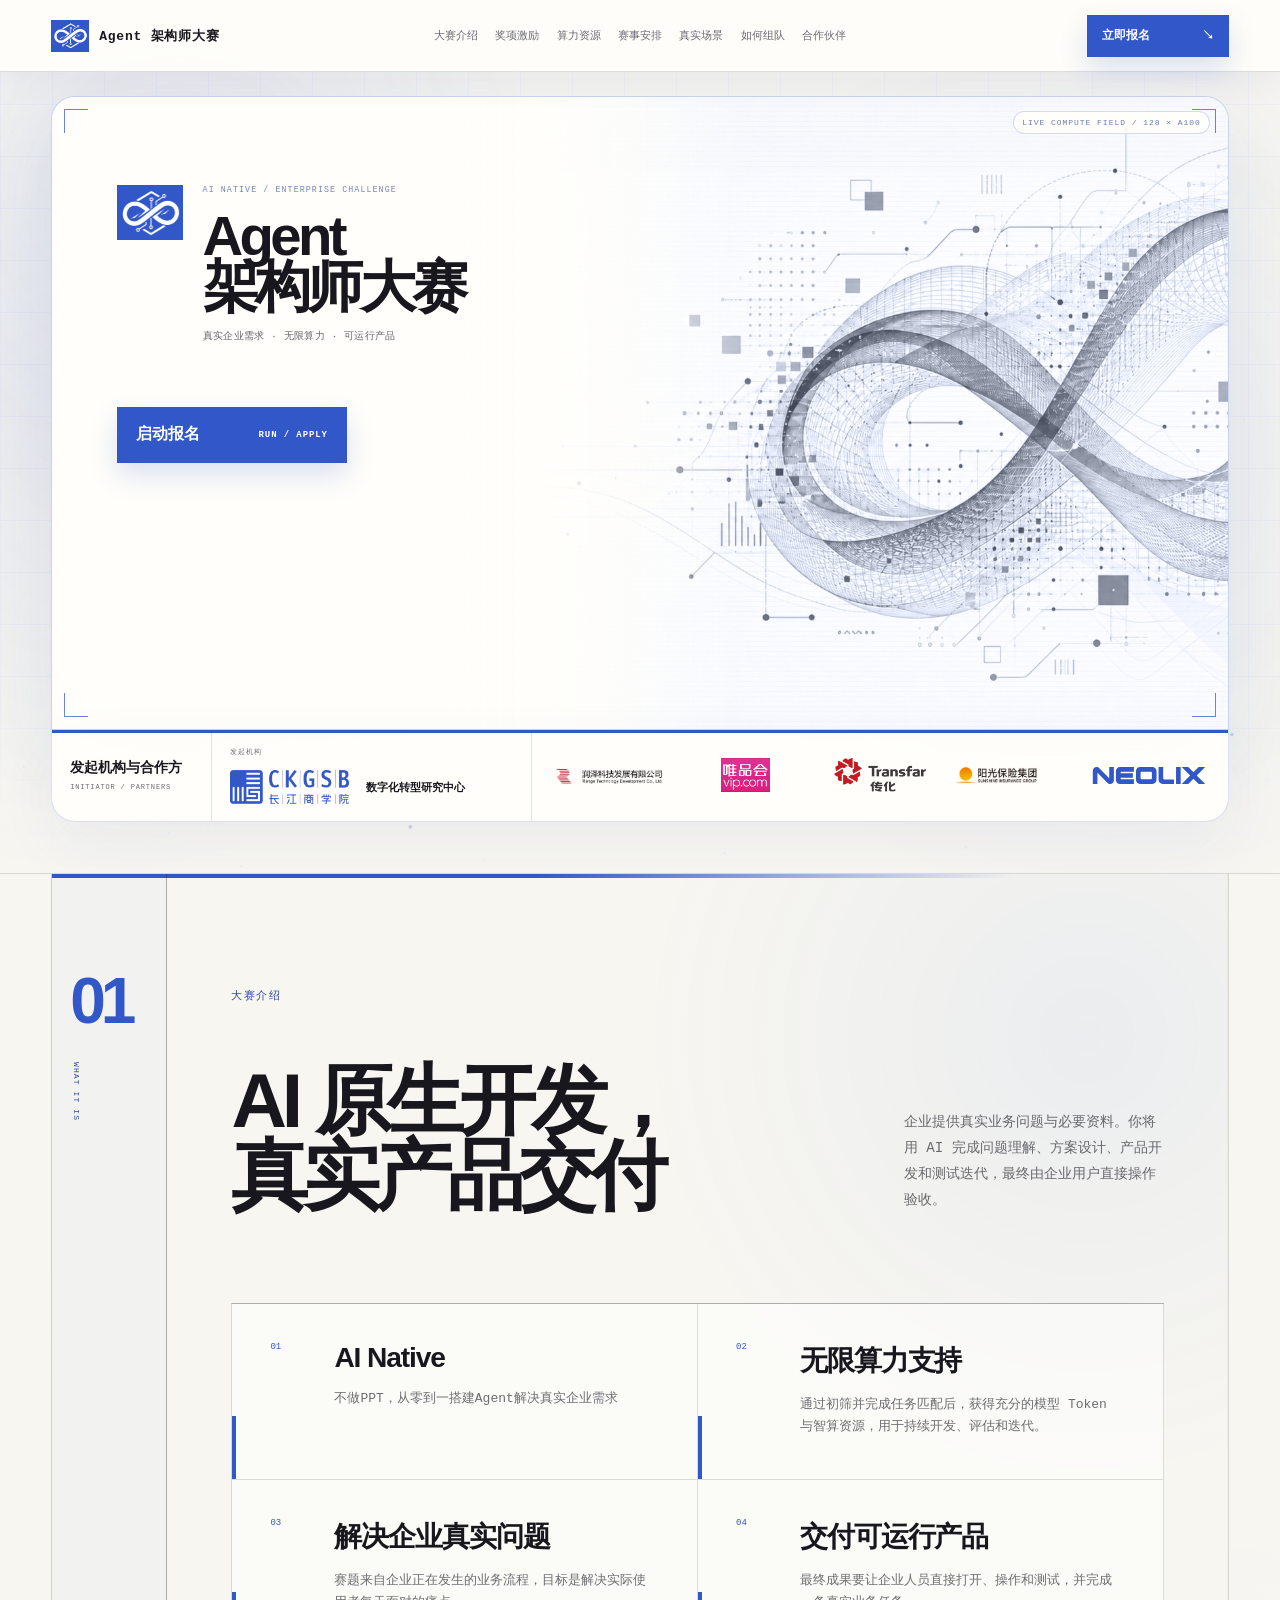
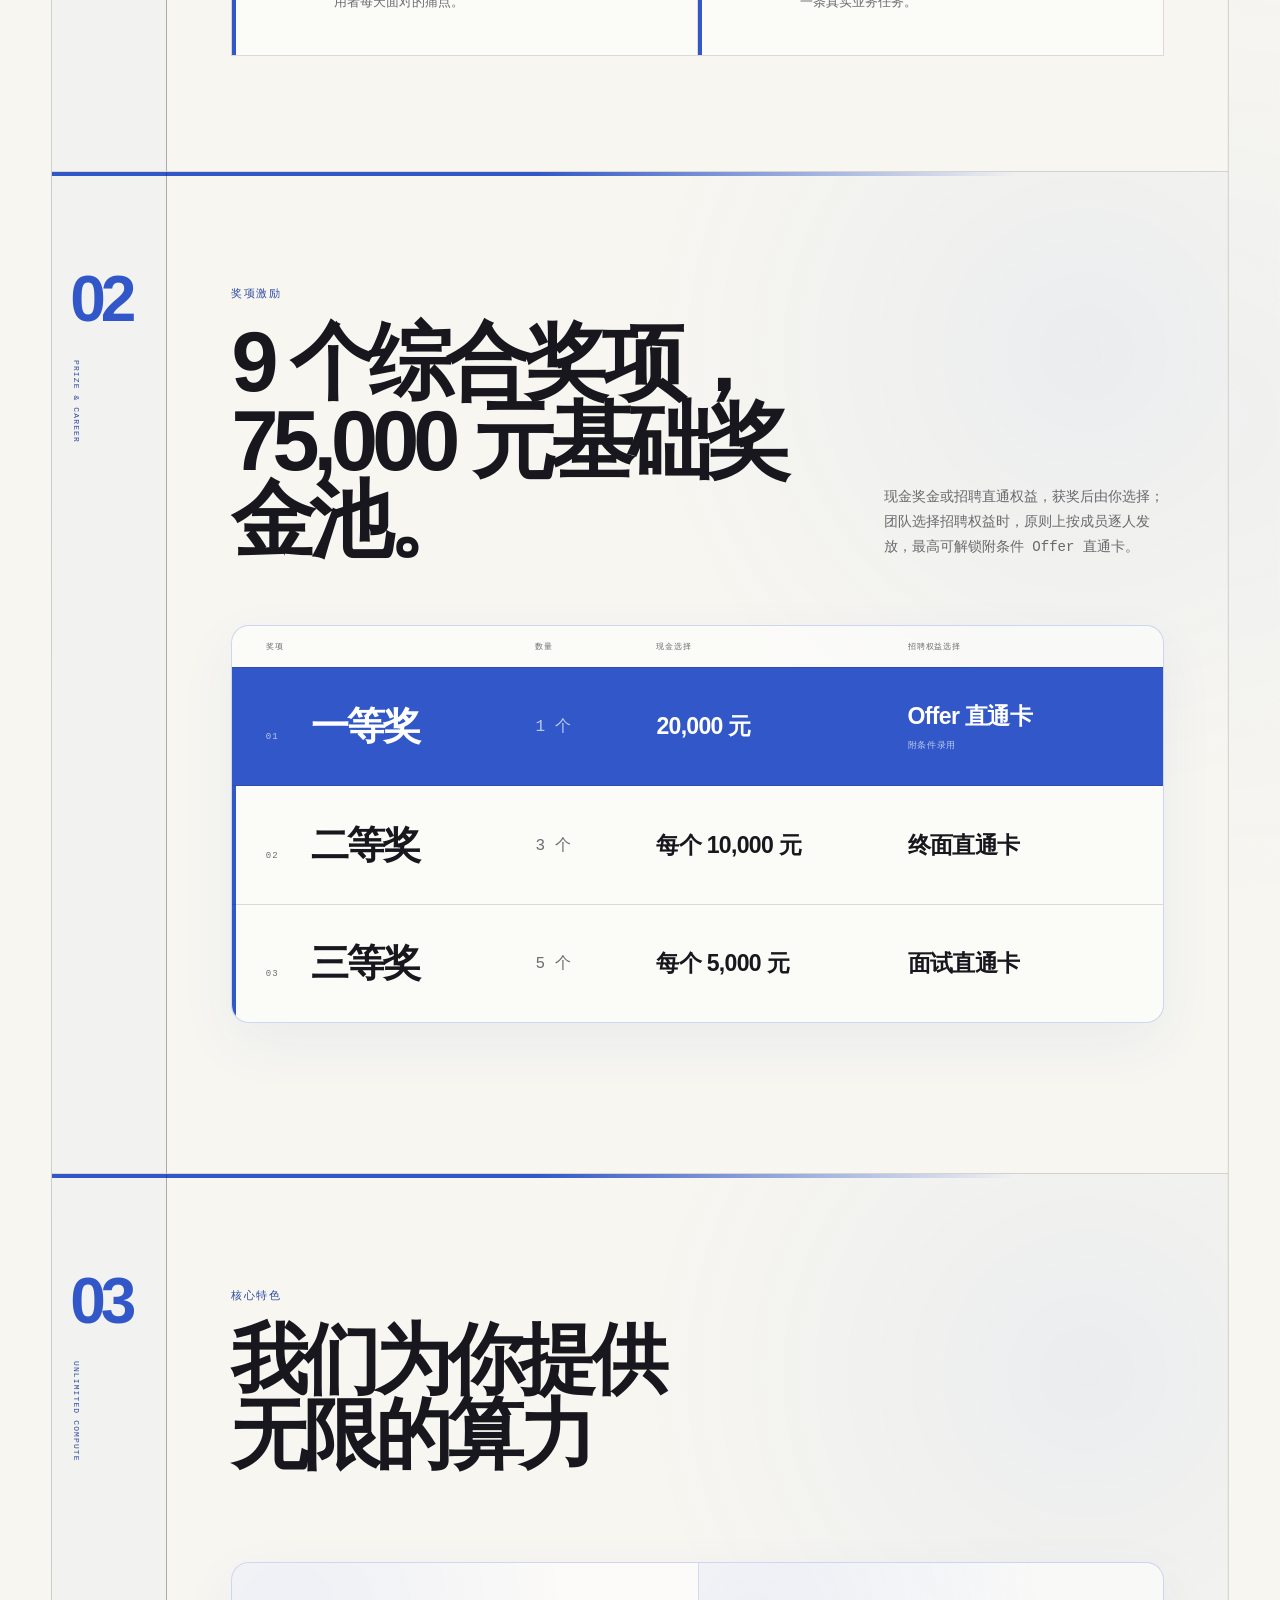
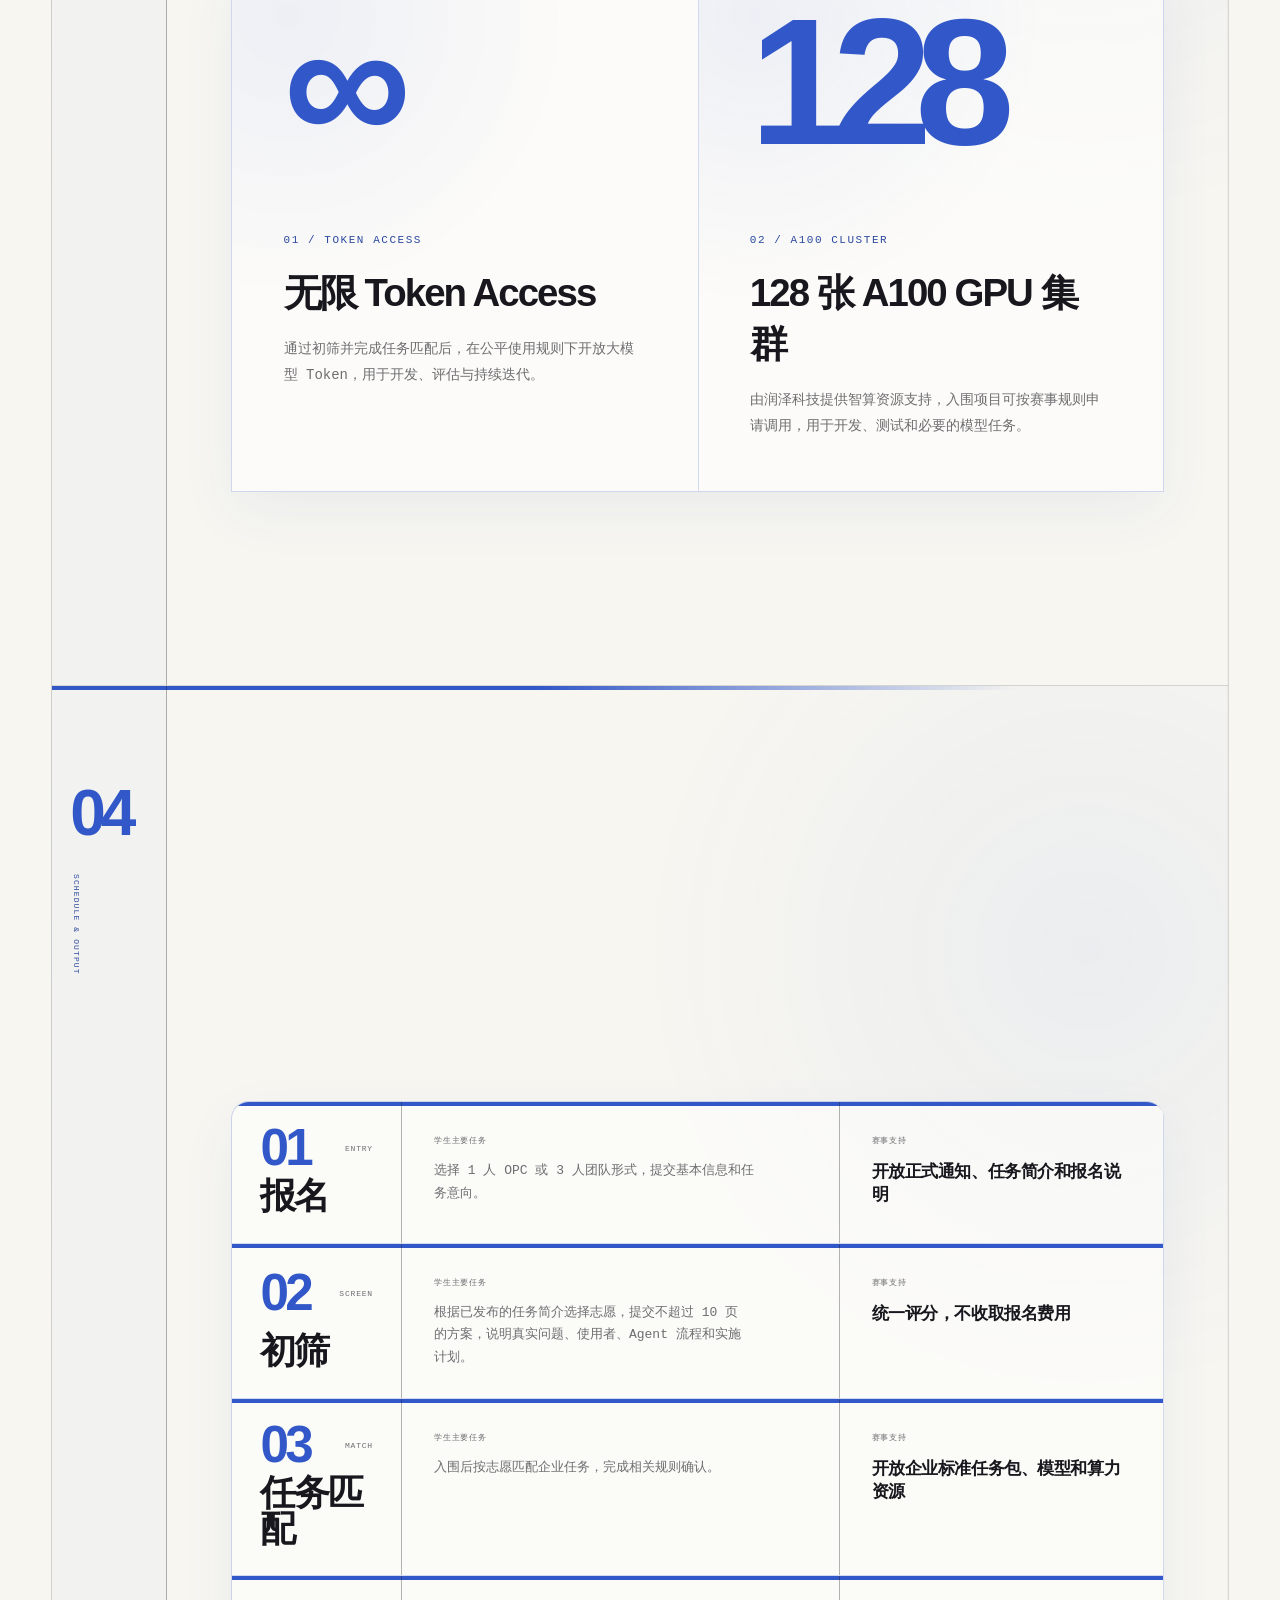
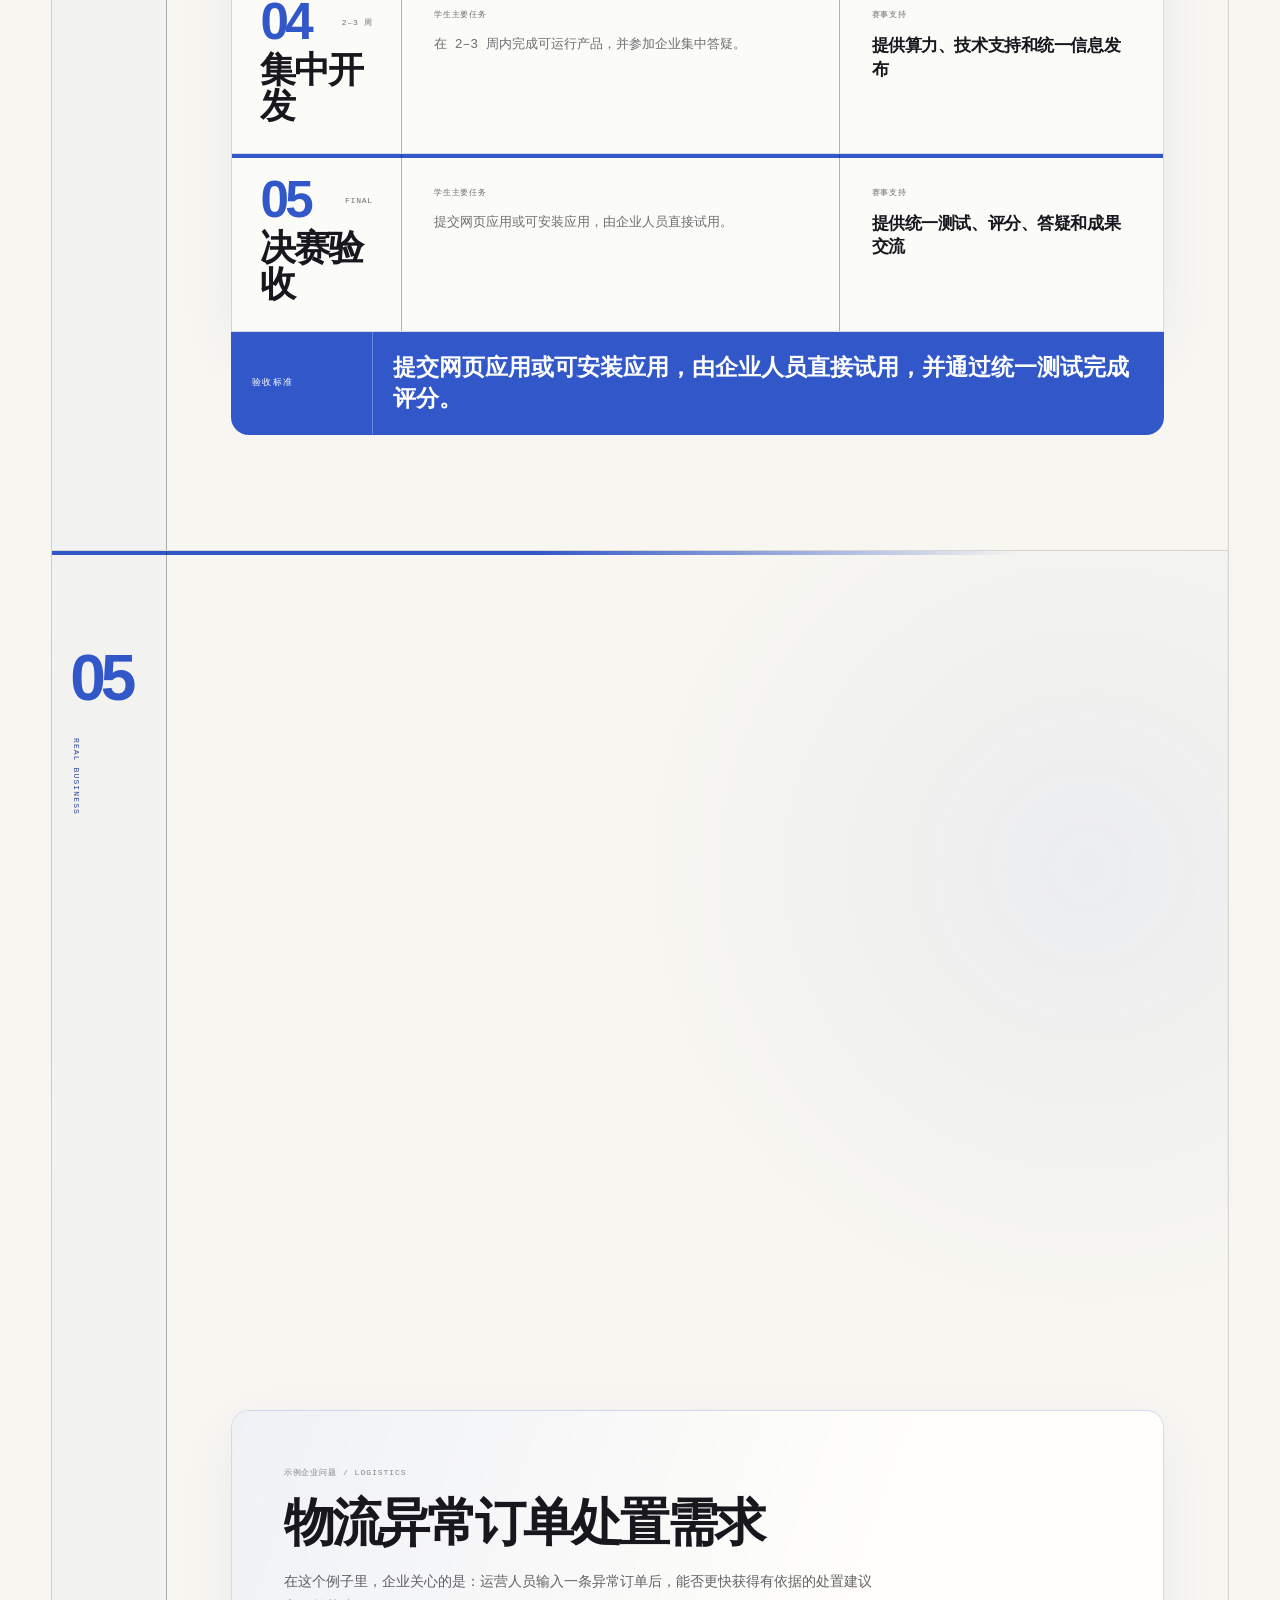
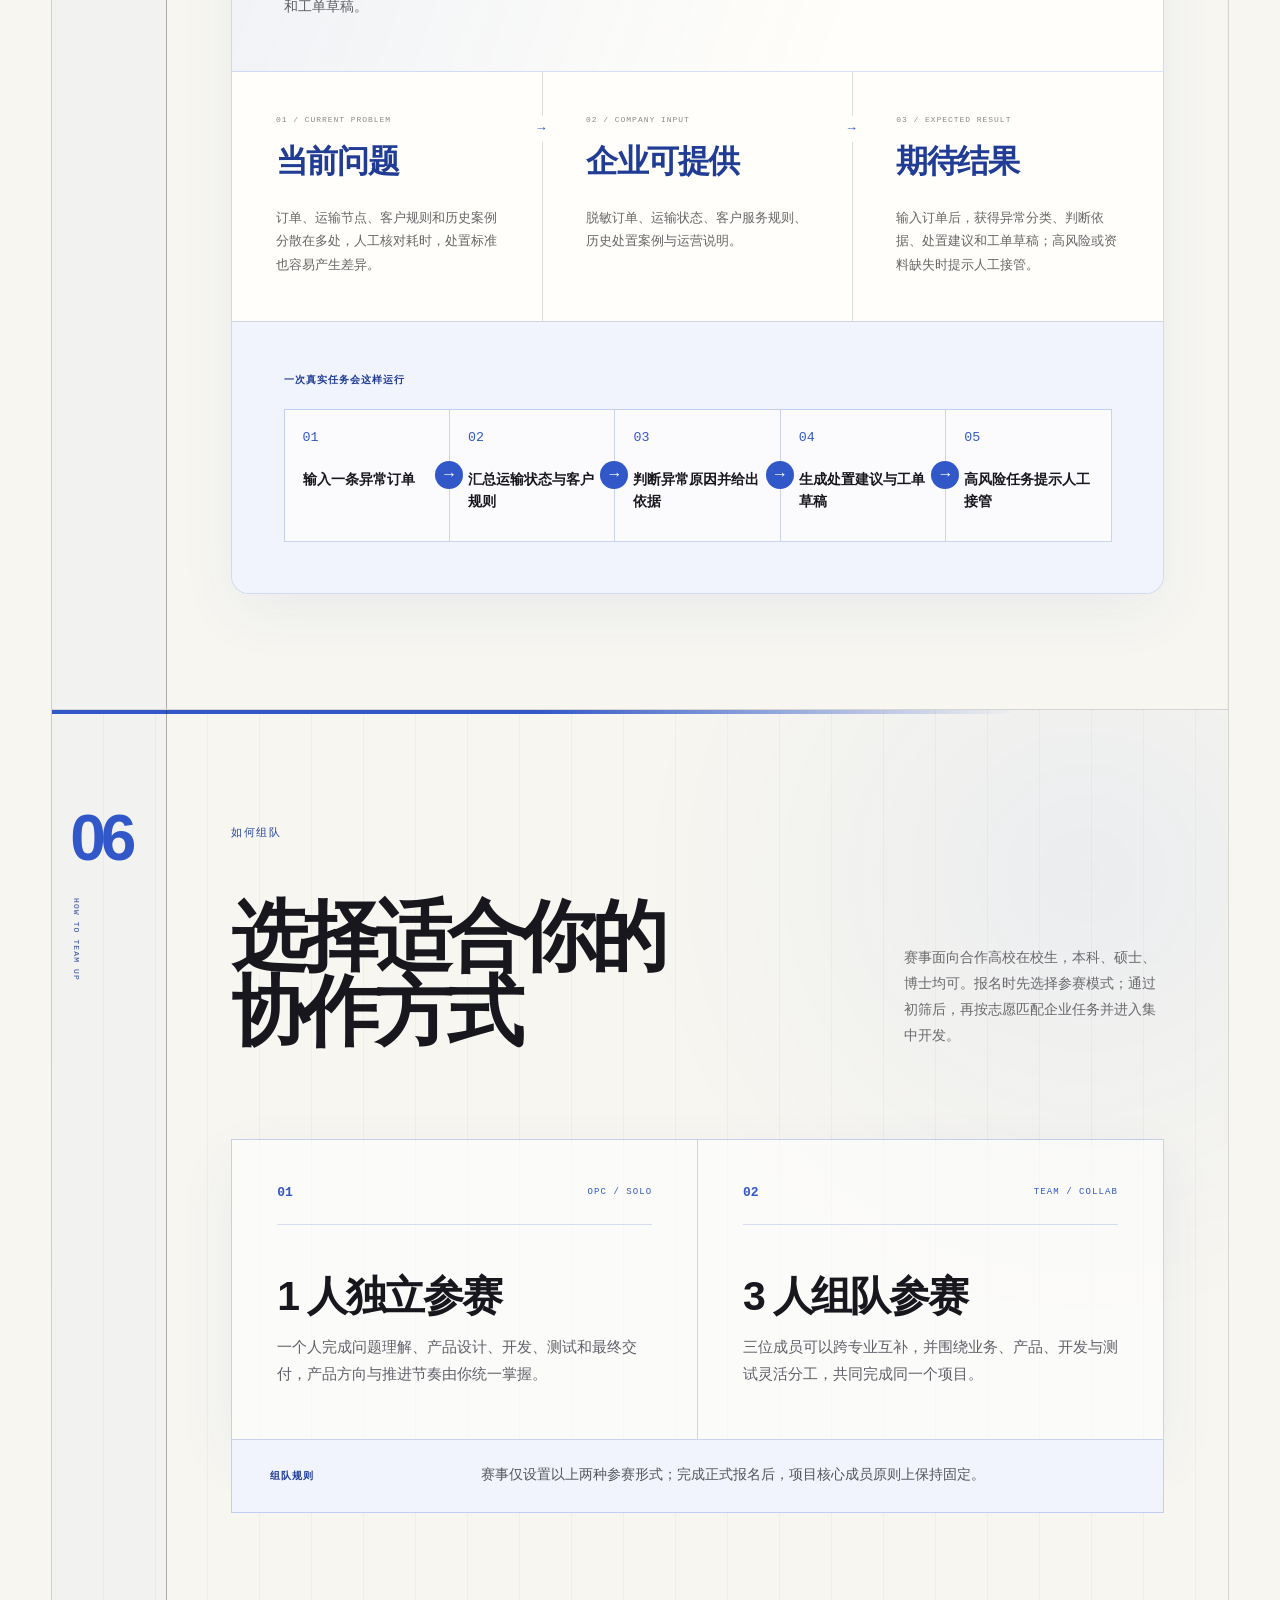
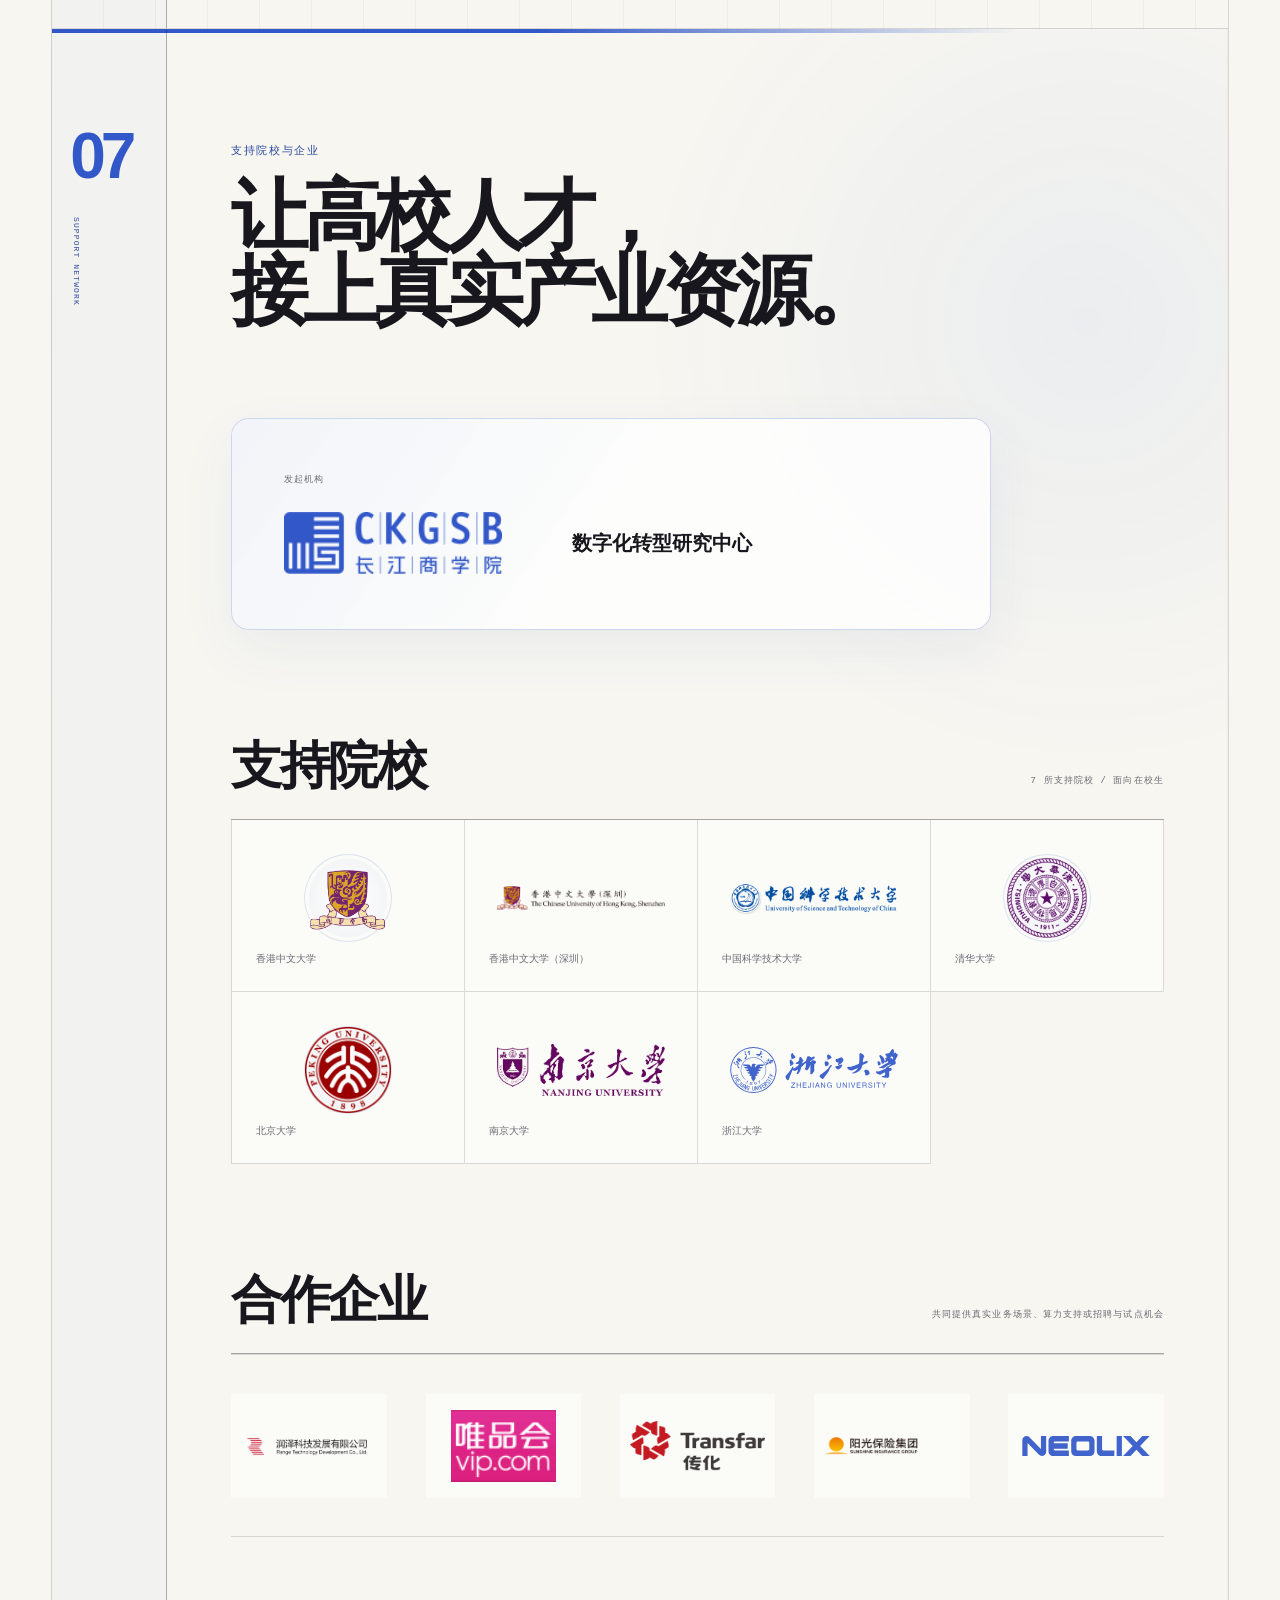
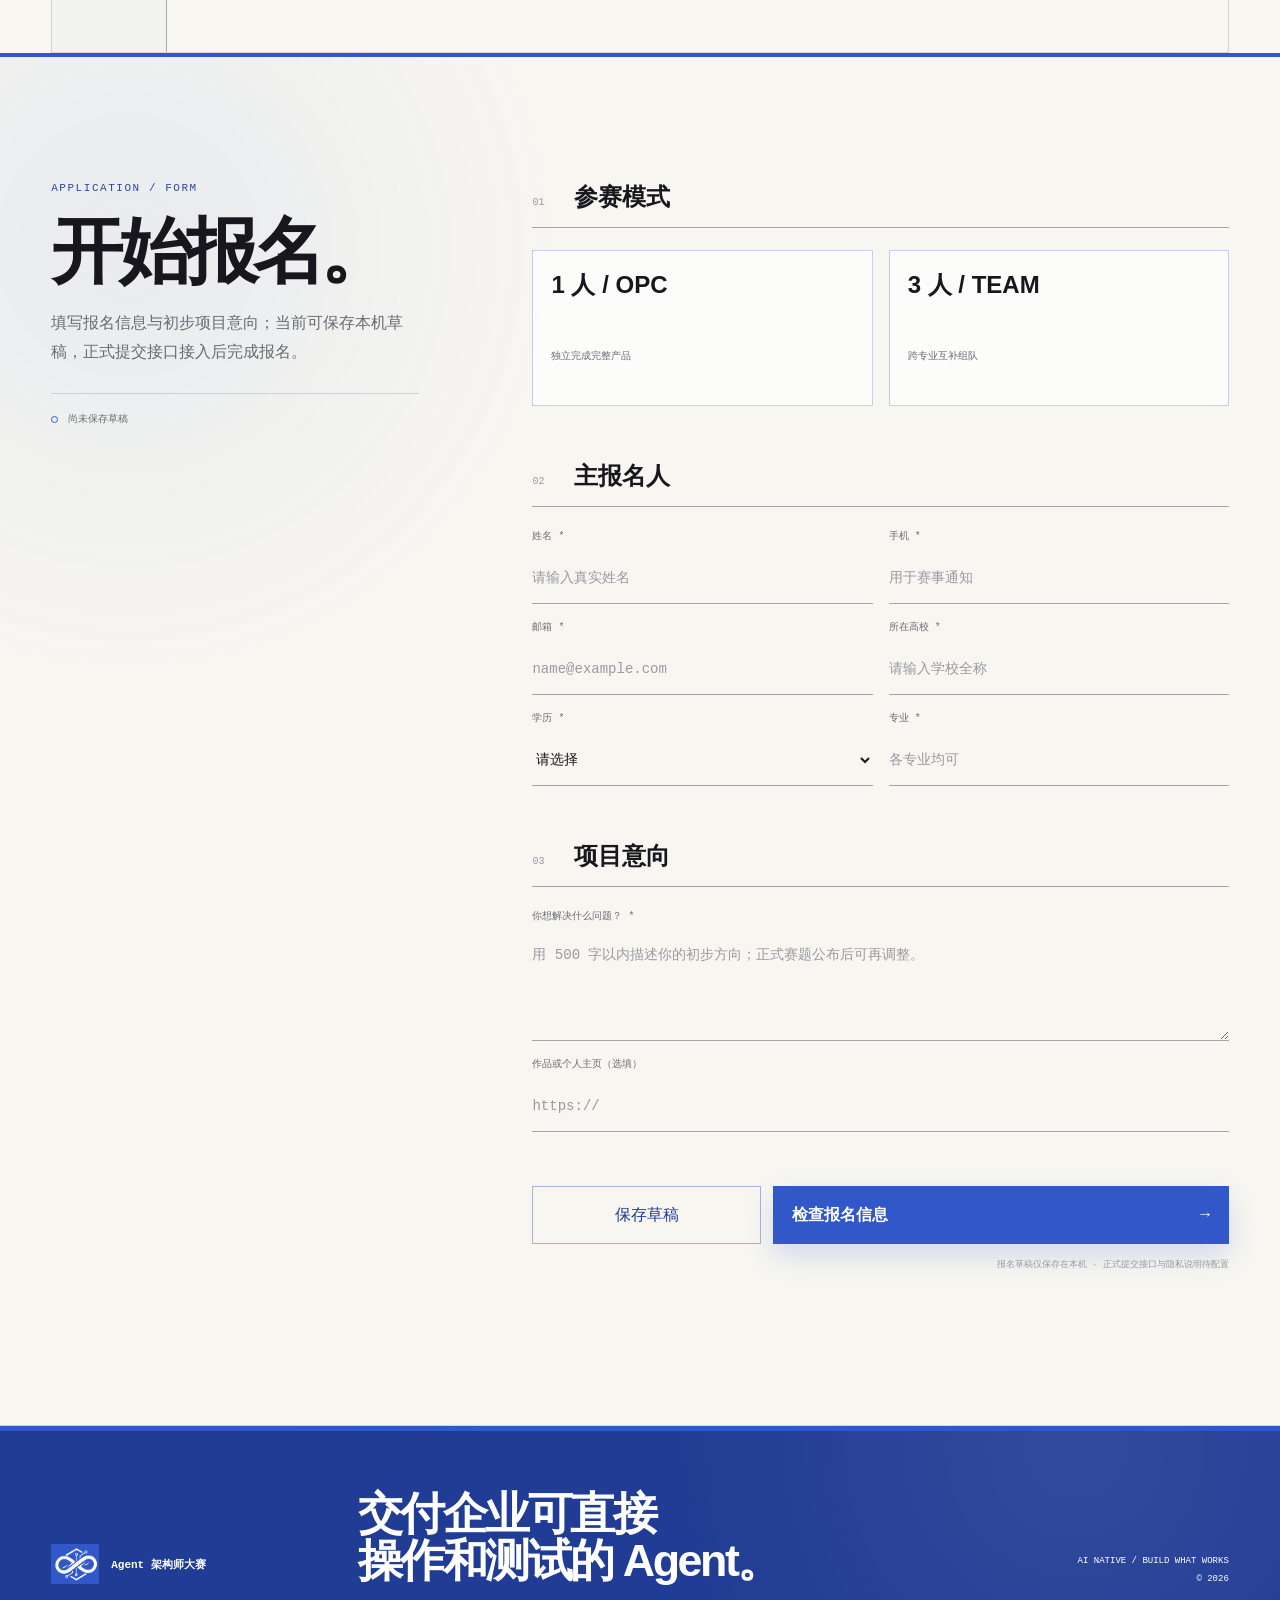
==== commit 1cb62485: "Add files via upload" ====
--- a/index.html
+++ b/index.html
@@ -5,7 +5,7 @@
     <meta name="viewport" content="width=device-width, initial-scale=1.0" />
     <meta
       name="description"
-      content="Agent 架构师大赛——由长江商学院数字化转型研究中心发起，联合润泽科技等合作企业，用 12 周解决真实企业问题，交付企业可直接使用的 Agent。"
+      content="Agent 架构师大赛——由长江商学院数字化转型研究中心发起，联合润泽科技等合作企业，用 AI 与充分算力解决真实企业需求，交付可运行产品。"
     />
     <meta name="theme-color" content="#f7f6f1" />
     <title>Agent 架构师大赛</title>
@@ -17,7 +17,7 @@
     <link rel="stylesheet" href="v4.css" />
     <link rel="stylesheet" href="v5.css" />
     <link rel="stylesheet" href="v6.css" />
-    <link rel="stylesheet" href="v7.css?v=20260721-4" />
+    <link rel="stylesheet" href="v7.css?v=20260721-9" />
   </head>
   <body class="theme-spectrum">
     <a class="skip-link" href="#main">跳到主要内容</a>
@@ -78,7 +78,7 @@
             <div class="kv-brand-copy">
               <span>AI NATIVE / ENTERPRISE CHALLENGE</span>
               <h1>Agent<br />架构师大赛</h1>
-              <p>真实企业场景 · 无限算力 · 12 周交付</p>
+              <p>真实企业需求 · 无限算力 · 可运行产品</p>
             </div>
           </div>
 
@@ -88,13 +88,13 @@
           </a>
         </div>
 
-        <div class="hero-partner-strip reveal" aria-label="主办方与合作方">
+        <div class="hero-partner-strip reveal" aria-label="发起机构与合作方">
           <div class="hero-partner-strip__label">
-            <span>主办方与合作方</span>
-            <small>ORGANIZER / PARTNERS</small>
+            <span>发起机构与合作方</span>
+            <small>INITIATOR / PARTNERS</small>
           </div>
           <div class="hero-mini-logo hero-mini-logo--organizer">
-            <span>主办方</span>
+            <span>发起机构</span>
             <span class="logo-mask logo-mask--ckgsb">
               <img src="assets/brand/ckgsb-mobile-logo.png" alt="长江商学院" />
             </span>
@@ -148,7 +148,7 @@
             <p class="mono-label">大赛介绍</p>
             <h1>AI 原生开发，<br />真实产品交付</h1>
             <p class="clarity-lead">
-              企业提供真实业务问题与必要资料。你将在 12 周内用 AI 完成问题理解、方案设计、产品开发和测试迭代，最终由企业用户直接操作验收。
+              企业提供真实业务问题与必要资料。你将用 AI 完成问题理解、方案设计、产品开发和测试迭代，最终由企业用户直接操作验收。
             </p>
           </header>
 
@@ -159,7 +159,7 @@
             </article>
             <article>
               <span>02</span>
-              <div><h2>无限算力支持</h2><p>正式入围后获得充分的模型 Token 与智算资源，用于持续开发、评估和迭代。</p></div>
+              <div><h2>无限算力支持</h2><p>通过初筛并完成任务匹配后，获得充分的模型 Token 与智算资源，用于持续开发、评估和迭代。</p></div>
             </article>
             <article>
               <span>03</span>
@@ -203,7 +203,7 @@
               <h1>9 个综合奖项，<br />75,000 元基础奖金池。</h1>
             </div>
             <p>
-              奖金还是招聘直通权益，获奖后随你选；团队成员原则上人人可享，最高可解锁 Offer 直通卡，提前锁定终面或面试通道。
+              现金奖金或招聘直通权益，获奖后由你选择；团队选择招聘权益时，原则上按成员逐人发放，最高可解锁附条件 Offer 直通卡。
             </p>
           </header>
 
@@ -243,6 +243,8 @@
             </div>
           </div>
 
+          <p class="reward-note reveal">招聘权益适用企业、岗位、有效期与基本资格以赛前公布规则为准；Offer 直通卡为附条件录用。</p>
+
         </div>
       </section>
 
@@ -285,7 +287,7 @@
               <div class="compute-copy">
                 <p class="mono-label">01 / TOKEN ACCESS</p>
                 <h2>无限 Token Access</h2>
-                <p>正式入围后，在公平使用规则下开放大模型 Token，用于开发、评估与持续迭代。</p>
+                <p>通过初筛并完成任务匹配后，在公平使用规则下开放大模型 Token，用于开发、评估与持续迭代。</p>
               </div>
             </article>
             <article class="compute-fact reveal">
@@ -293,7 +295,7 @@
               <div class="compute-copy">
                 <p class="mono-label">02 / A100 CLUSTER</p>
                 <h2>128 张 A100 GPU 集群</h2>
-                <p>由润泽科技提供智算资源支持，用于开发、测试和必要的模型任务。</p>
+                <p>由润泽科技提供智算资源支持，入围项目可按赛事规则申请调用，用于开发、测试和必要的模型任务。</p>
               </div>
             </article>
           </div>
@@ -327,61 +329,91 @@
         <div class="clarity-content">
           <header class="clarity-heading reveal">
             <p class="mono-label">赛事安排</p>
-            <h1>12 周，<br />从选题到企业验收</h1>
-            <p class="clarity-lead">先说明准备解决什么，再跑通一条完整业务流程，最后把产品交给企业用户测试。每个阶段都有清楚的任务与交付物。</p>
+            <h1>五个环节，<br />从报名到企业验收</h1>
+            <p class="clarity-lead">先报名并提交方案，通过初筛后匹配企业任务，进入 2–3 周集中开发，最后提交可运行应用供企业直接试用。</p>
           </header>
 
-          <div class="schedule-timeline reveal" aria-label="三阶段赛事安排">
+          <div class="schedule-timeline reveal" aria-label="五个环节赛事安排">
             <article class="schedule-card">
               <header>
                 <span class="schedule-index">01</span>
-                <span class="schedule-time">第 1—2 周</span>
+                <span class="schedule-time">ENTRY</span>
               </header>
-              <h2>初赛</h2>
+              <h2>报名</h2>
               <div class="schedule-task">
-                <span>本阶段任务</span>
-                <p>选择一道企业赛题，说明实际使用者、当前流程、核心痛点、解决思路与后续开发计划。</p>
+                <span>学生主要任务</span>
+                <p>选择 1 人 OPC 或 3 人团队形式，提交基本信息和任务意向。</p>
               </div>
               <div class="schedule-deliverable">
-                <span>交付成果</span>
-                <strong>≤ 6 页方案，可附 3 分钟视频</strong>
+                <span>赛事支持</span>
+                <strong>开放正式通知、任务简介和报名说明</strong>
               </div>
             </article>
             <article class="schedule-card">
               <header>
                 <span class="schedule-index">02</span>
-                <span class="schedule-time">第 3—7 周</span>
+                <span class="schedule-time">SCREEN</span>
               </header>
-              <h2>半决赛</h2>
+              <h2>初筛</h2>
               <div class="schedule-task">
-                <span>本阶段任务</span>
-                <p>获得正式资源权限，接入企业资料、模型和工具，跑通一条从输入到结果的完整流程，并根据企业反馈迭代。</p>
+                <span>学生主要任务</span>
+                <p>根据已发布的任务简介选择志愿，提交不超过 10 页的方案，说明真实问题、使用者、Agent 流程和实施计划。</p>
               </div>
               <div class="schedule-deliverable">
-                <span>交付成果</span>
-                <strong>可运行的 Agent MVP</strong>
+                <span>赛事支持</span>
+                <strong>统一评分，不收取报名费用</strong>
               </div>
             </article>
             <article class="schedule-card">
               <header>
                 <span class="schedule-index">03</span>
-                <span class="schedule-time">第 8—12 周</span>
+                <span class="schedule-time">MATCH</span>
               </header>
-              <h2>决赛</h2>
+              <h2>任务匹配</h2>
               <div class="schedule-task">
-                <span>本阶段任务</span>
-                <p>补齐操作界面、异常提示、重复运行和人工接管，由企业用户现场操作并完成测试任务。</p>
+                <span>学生主要任务</span>
+                <p>入围后按志愿匹配企业任务，完成相关规则确认。</p>
               </div>
               <div class="schedule-deliverable">
-                <span>交付成果</span>
-                <strong>企业可直接使用的 Agent 产品</strong>
+                <span>赛事支持</span>
+                <strong>开放企业标准任务包、模型和算力资源</strong>
+              </div>
+            </article>
+            <article class="schedule-card">
+              <header>
+                <span class="schedule-index">04</span>
+                <span class="schedule-time">2–3 周</span>
+              </header>
+              <h2>集中开发</h2>
+              <div class="schedule-task">
+                <span>学生主要任务</span>
+                <p>在 2–3 周内完成可运行产品，并参加企业集中答疑。</p>
+              </div>
+              <div class="schedule-deliverable">
+                <span>赛事支持</span>
+                <strong>提供算力、技术支持和统一信息发布</strong>
+              </div>
+            </article>
+            <article class="schedule-card">
+              <header>
+                <span class="schedule-index">05</span>
+                <span class="schedule-time">FINAL</span>
+              </header>
+              <h2>决赛验收</h2>
+              <div class="schedule-task">
+                <span>学生主要任务</span>
+                <p>提交网页应用或可安装应用，由企业人员直接试用。</p>
+              </div>
+              <div class="schedule-deliverable">
+                <span>赛事支持</span>
+                <strong>提供统一测试、评分、答疑和成果交流</strong>
               </div>
             </article>
           </div>
 
           <div class="final-rule reveal">
-            <span>决赛规则</span>
-            <strong>决赛以实际运行产品为唯一验收对象，PPT、概念视频与设计图仅用于辅助说明。</strong>
+            <span>验收标准</span>
+            <strong>提交网页应用或可安装应用，由企业人员直接试用，并通过统一测试完成评分。</strong>
           </div>
         </div>
       </section>
@@ -501,7 +533,7 @@
           <header class="clarity-heading reveal">
             <p class="mono-label">如何组队</p>
             <h1>选择适合你的<br />协作方式</h1>
-            <p class="clarity-lead">赛事面向合作高校在校生，本科、硕士、博士均可。报名时选择一种参赛模式，并以同一项目完成后续赛程。</p>
+            <p class="clarity-lead">赛事面向合作高校在校生，本科、硕士、博士均可。报名时先选择参赛模式；通过初筛后，再按志愿匹配企业任务并进入集中开发。</p>
           </header>
 
           <div class="team-mode-grid reveal">
@@ -519,7 +551,7 @@
 
           <div class="team-rule reveal">
             <span>组队规则</span>
-            <p>赛事仅设置以上两种参赛形式；报名后，项目核心成员原则上保持固定。</p>
+            <p>赛事仅设置以上两种参赛形式；完成正式报名后，项目核心成员原则上保持固定。</p>
           </div>
         </div>
       </section>
@@ -619,8 +651,8 @@
 
           <div class="partner-group-v1 reveal">
             <div class="partner-group-head">
-              <h2>支持企业</h2>
-              <span>真实业务场景 / 算力 / 招聘与试点机会</span>
+              <h2>合作企业</h2>
+              <span>共同提供真实业务场景、算力支持或招聘与试点机会</span>
             </div>
             <div class="company-logo-grid">
               <figure>
@@ -673,9 +705,9 @@
           </svg>
         </div>
         <div class="application-intro reveal">
-          <p class="mono-label">APPLICATION / OPEN</p>
+          <p class="mono-label">APPLICATION / FORM</p>
           <h2>开始报名。</h2>
-          <p>填写报名信息与初步项目意向，草稿可以随时保存。</p>
+          <p>填写报名信息与初步项目意向；当前可保存本机草稿，正式提交接口接入后完成报名。</p>
           <div class="draft-status" role="status" aria-live="polite">
             <span class="status-dot"></span>
             <span data-save-status>尚未保存草稿</span>
@@ -731,7 +763,7 @@
             <button type="button" class="secondary-action" data-save-draft>保存草稿</button>
             <button type="submit" class="submit-action"><span>检查报名信息</span><span aria-hidden="true">→</span></button>
           </div>
-          <p class="form-note">当前原型仅保存本机草稿 · 正式提交接口与隐私说明待配置</p>
+          <p class="form-note">报名草稿仅保存在本机 · 正式提交接口与隐私说明待配置</p>
         </form>
       </section>
     </main>
@@ -741,7 +773,7 @@
         <span class="brand-mark-tile"><img src="assets/brand/mark.png" alt="" /></span>
         <strong>Agent 架构师大赛</strong>
       </div>
-      <p>交付企业可以<br />直接使用的 Agent。</p>
+      <p>交付企业可直接<br />操作和测试的 Agent。</p>
       <div class="footer-meta"><span>AI NATIVE / BUILD WHAT WORKS</span><span>© 2026</span></div>
     </footer>
 
--- a/v7.css
+++ b/v7.css
@@ -9,6 +9,16 @@
 body {
   max-width: 100%;
   overflow-x: clip;
+}
+
+html {
+  scroll-padding-top: calc(var(--header-h) + 8px);
+}
+
+/* Internal prototype controls never appear on the public-facing page. */
+.tweaks-trigger,
+.tweaks-panel {
+  display: none !important;
 }
 
 /* Keep the supplied line break while stopping the Chinese title from splitting again. */
@@ -60,6 +70,77 @@
   max-width: 760px;
 }
 
+/* Final schedule: five compact rows, each separating student work from event support. */
+.schedule-timeline {
+  display: block;
+}
+
+.schedule-card {
+  display: grid;
+  grid-template-columns: minmax(150px, 0.52fr) minmax(0, 1.35fr) minmax(0, 1fr);
+  grid-template-areas:
+    "meta task support"
+    "title task support";
+  min-height: 0;
+  padding: 0;
+}
+
+.schedule-card::after {
+  content: none;
+}
+
+.schedule-card header {
+  grid-area: meta;
+  padding: 26px 28px 0;
+}
+
+.schedule-card h2 {
+  grid-area: title;
+  align-self: end;
+  margin: 0;
+  padding: 10px 28px 28px;
+  font-size: clamp(28px, 2.8vw, 42px);
+}
+
+.schedule-task,
+.schedule-deliverable {
+  margin: 0;
+  padding: 28px clamp(24px, 2.5vw, 38px);
+  border-top: 0;
+  border-left: 1px solid var(--v1-line-strong);
+}
+
+.schedule-task {
+  grid-area: task;
+}
+
+.schedule-deliverable {
+  grid-area: support;
+}
+
+.schedule-task p,
+.schedule-deliverable strong {
+  max-width: 42ch;
+  margin-top: 12px;
+}
+
+.schedule-deliverable strong {
+  font-size: clamp(15px, 1.35vw, 20px);
+}
+
+.reward-note {
+  margin: 16px 0 0;
+  color: var(--v1-muted);
+  font-size: 11px;
+  line-height: 1.65;
+}
+
+@media (min-width: 701px) {
+  .application-v1 h2 {
+    font-size: clamp(52px, 5.8vw, 72px);
+  }
+}
+
 /* Narrow desktop windows still use the desktop composition, with a safer text/image split. */
 @media (min-width: 701px) and (max-width: 1100px) {
   .kv-stage {
@@ -115,12 +196,25 @@
   }
 
   .hero-partner-strip {
-    grid-template-columns: 140px minmax(0, 1fr);
+    grid-template-columns: 170px minmax(0, 1fr);
   }
 
   .hero-support-logos {
     grid-column: 1 / -1;
     border-top: 1px solid var(--v1-line);
+  }
+
+  .schedule-card {
+    grid-template-columns: minmax(174px, 0.62fr) minmax(0, 1.3fr) minmax(0, 1fr);
+  }
+
+  .schedule-card h2 {
+    padding: 8px 22px 24px;
+    font-size: clamp(27px, 3.7vw, 34px);
+  }
+
+  .schedule-card header {
+    padding: 24px 22px 0;
   }
 }
 
@@ -164,6 +258,12 @@
   }
 }
 
+@media (min-width: 821px) and (max-width: 1320px) {
+  .school-grid--v1 {
+    grid-template-columns: repeat(4, minmax(0, 1fr));
+  }
+}
+
 @media (max-width: 700px) {
   .site-header--v1 {
     grid-template-columns: auto 1fr auto;
@@ -177,6 +277,7 @@
   }
 
   .site-header--v1 .brand .brand-mark-tile {
+    display: inline-grid;
     width: 42px;
     height: 42px;
   }
@@ -404,6 +505,48 @@
     display: none !important;
   }
 
+  .schedule-card {
+    grid-template-columns: 78px minmax(0, 1fr);
+    grid-template-areas:
+      "meta title"
+      "task task"
+      "support support";
+  }
+
+  .schedule-card header {
+    align-items: flex-start;
+    justify-content: flex-start;
+    gap: 5px;
+    padding: 18px 14px;
+    border-right: 1px solid var(--v1-line-strong);
+    flex-direction: column;
+  }
+
+  .schedule-index {
+    font-size: 30px;
+  }
+
+  .schedule-card h2 {
+    align-self: stretch;
+    display: flex;
+    align-items: center;
+    margin: 0;
+    padding: 18px;
+    font-size: clamp(25px, 8vw, 31px);
+  }
+
+  .schedule-task,
+  .schedule-deliverable {
+    padding: 18px;
+    border-left: 0;
+    border-top: 1px solid var(--v1-line);
+  }
+
+  .schedule-task p,
+  .schedule-deliverable strong {
+    margin-top: 8px;
+  }
+
   .prize-table td strong,
   .case-brief > span {
     white-space: normal;
